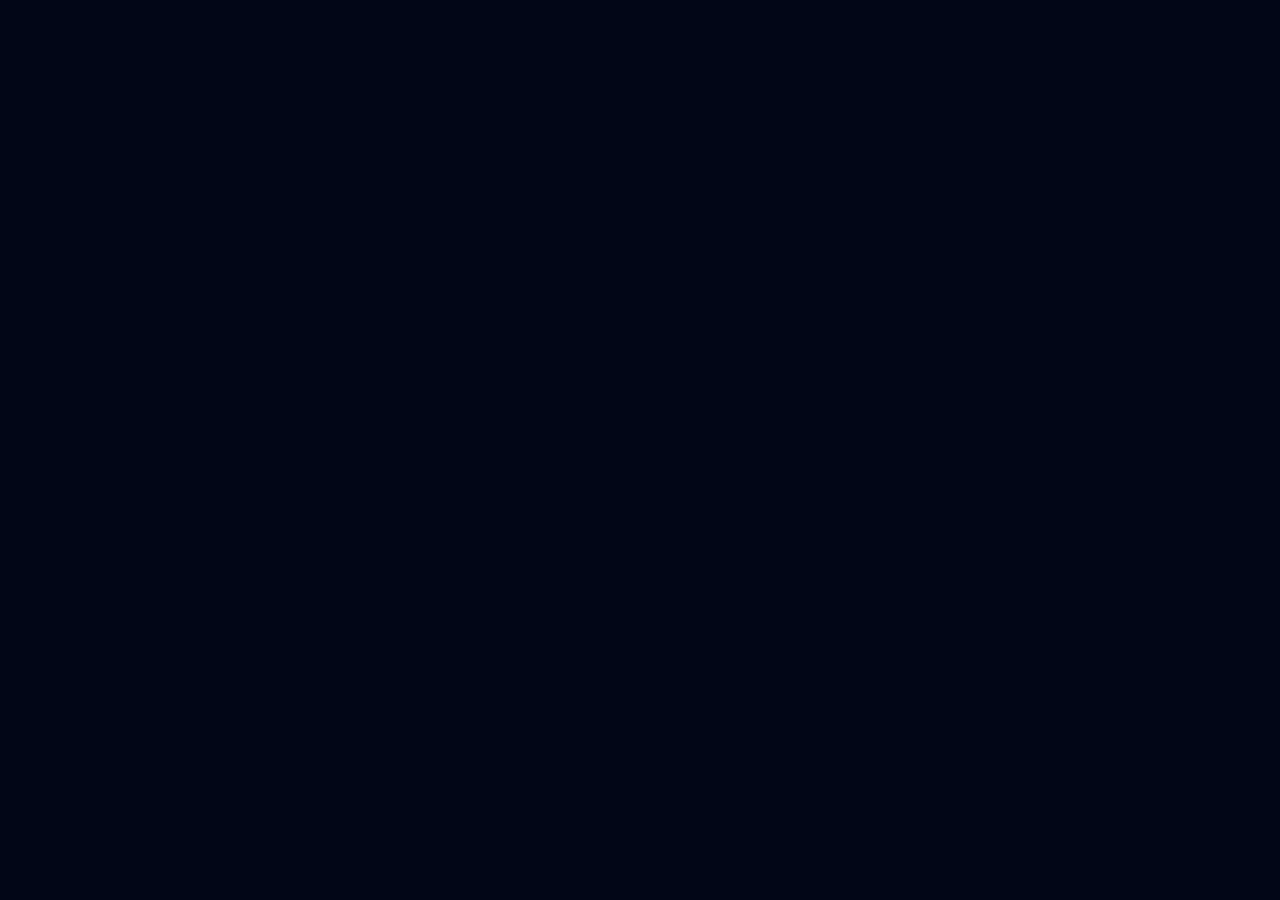
==== index.html @ 380262b5 "o" ====
<!DOCTYPE html>
<html lang="pt-BR">
<head>
  <meta charset="UTF-8" />
  <meta name="viewport" content="width=device-width, initial-scale=1.0, maximum-scale=1.0, user-scalable=no" />
  <title>RDO LCam & Check | InspectRDO</title>
  
  <!-- Google Fonts: Inter & JetBrains Mono -->
  <link rel="preconnect" href="https://fonts.googleapis.com">
  <link rel="preconnect" href="https://fonts.gstatic.com" crossorigin>
  <link href="https://fonts.googleapis.com/css2?family=Inter:wght@400;500;600;700;800;900&family=JetBrains+Mono:wght@500;700&display=swap" rel="stylesheet">
  
  <!-- Tailwind CSS CDN -->
  <script src="https://cdn.tailwindcss.com"></script>
  <script>
    tailwind.config = {
      theme: {
        extend: {
          fontFamily: {
            sans: ['Inter', 'sans-serif'],
            mono: ['JetBrains Mono', 'monospace'],
          },
          colors: {
            amber: {
              400: '#fbbf24',
              500: '#f59e0b',
              600: '#d97706',
            }
          }
        }
      }
    }
  </script>

  <!-- React 18 & Babel CDN for standalone instant browser execution -->
  <script src="https://unpkg.com/react@18/umd/react.production.min.js" crossorigin></script>
  <script src="https://unpkg.com/react-dom@18/umd/react-dom.production.min.js" crossorigin></script>
  <script src="https://unpkg.com/@babel/standalone/babel.min.js"></script>
  
  <style>
    /* Travar rolagem horizontal e otimizar para toque mobile */
    html, body {
      margin: 0;
      padding: 0;
      width: 100%;
      height: 100%;
      overflow-x: hidden;
      background-color: #020617;
      color: #f8fafc;
      user-select: none;
      -webkit-user-select: none;
      touch-action: manipulation;
    }
    
    /* Efeito de flash na captura */
    @keyframes cameraFlash {
      0% { opacity: 0.95; }
      100% { opacity: 0; }
    }
    .animate-flash {
      animation: cameraFlash 0.35s ease-out forwards;
    }

    /* Pulso suave de radar GPS */
    @keyframes radarPulse {
      0% { transform: scale(0.95); opacity: 0.8; }
      50% { transform: scale(1.15); opacity: 1; }
      100% { transform: scale(0.95); opacity: 0.8; }
    }
    .animate-radar {
      animation: radarPulse 2s infinite ease-in-out;
    }

    /* Custom scrollbar para lista de registros */
    ::-webkit-scrollbar {
      width: 4px;
    }
    ::-webkit-scrollbar-track {
      background: #0f172a;
    }
    ::-webkit-scrollbar-thumb {
      background: #334155;
      border-radius: 4px;
    }
    ::-webkit-scrollbar-thumb:hover {
      background: #f59e0b;
    }
  </style>
</head>
<body class="bg-slate-950 flex justify-center items-center">
  <div id="root" class="w-full h-full flex justify-center items-center"></div>

  <script type="text/babel">
    const { useState, useEffect, useRef } = React;

    // Ícones SVG embutidos de alta precisão (Lucide Icons sem dependências de compilação)
    const Icons = {
      Camera: ({ className = "w-6 h-6" }) => (
        <svg className={className} fill="none" stroke="currentColor" viewBox="0 0 24 24" strokeWidth="2" strokeLinecap="round" strokeLinejoin="round">
          <path d="M14.5 4h-5L7 7H4a2 2 0 0 0-2 2v9a2 2 0 0 0 2 2h16a2 2 0 0 0 2-2V9a2 2 0 0 0-2-2h-3l-2.5-3z"/>
          <circle cx="12" cy="13" r="3"/>
        </svg>
      ),
      CheckSquare: ({ className = "w-6 h-6" }) => (
        <svg className={className} fill="none" stroke="currentColor" viewBox="0 0 24 24" strokeWidth="2" strokeLinecap="round" strokeLinejoin="round">
          <polyline points="9 11 12 14 22 4"/>
          <path d="M21 12v7a2 2 0 0 1-2 2H5a2 2 0 0 1-2-2V5a2 2 0 0 1 2-2h11"/>
        </svg>
      ),
      MapPin: ({ className = "w-5 h-5" }) => (
        <svg className={className} fill="none" stroke="currentColor" viewBox="0 0 24 24" strokeWidth="2" strokeLinecap="round" strokeLinejoin="round">
          <path d="M21 10c0 7-9 13-9 13s-9-6-9-13a9 9 0 0 1 18 0z"/>
          <circle cx="12" cy="10" r="3"/>
        </svg>
      ),
      Globe: ({ className = "w-4 h-4" }) => (
        <svg className={className} fill="none" stroke="currentColor" viewBox="0 0 24 24" strokeWidth="2" strokeLinecap="round" strokeLinejoin="round">
          <circle cx="12" cy="12" r="10"/>
          <line x1="2" y1="12" x2="22" y2="12"/>
          <path d="M12 2a15.3 15.3 0 0 1 4 10 15.3 15.3 0 0 1-4 10 15.3 15.3 0 0 1-4-10 15.3 15.3 0 0 1 4-10z"/>
        </svg>
      ),
      Calendar: ({ className = "w-4 h-4" }) => (
        <svg className={className} fill="none" stroke="currentColor" viewBox="0 0 24 24" strokeWidth="2" strokeLinecap="round" strokeLinejoin="round">
          <rect x="3" y="4" width="18" height="18" rx="2" ry="2"/>
          <line x1="16" y1="2" x2="16" y2="6"/>
          <line x1="8" y1="2" x2="8" y2="6"/>
          <line x1="3" y1="10" x2="21" y2="10"/>
        </svg>
      ),
      Sliders: ({ className = "w-4 h-4" }) => (
        <svg className={className} fill="none" stroke="currentColor" viewBox="0 0 24 24" strokeWidth="2" strokeLinecap="round" strokeLinejoin="round">
          <line x1="4" y1="21" x2="4" y2="14"/>
          <line x1="4" y1="10" x2="4" y2="3"/>
          <line x1="12" y1="21" x2="12" y2="12"/>
          <line x1="12" y1="8" x2="12" y2="3"/>
          <line x1="20" y1="21" x2="20" y2="16"/>
          <line x1="20" y1="12" x2="20" y2="3"/>
          <line x1="1" y1="14" x2="7" y2="14"/>
          <line x1="9" y1="8" x2="15" y2="8"/>
          <line x1="17" y1="16" x2="23" y2="16"/>
        </svg>
      ),
      SunMoon: ({ className = "w-5 h-5" }) => (
        <svg className={className} fill="none" stroke="currentColor" viewBox="0 0 24 24" strokeWidth="2" strokeLinecap="round" strokeLinejoin="round">
          <circle cx="12" cy="12" r="9"/>
          <path d="M12 3a9 9 0 0 1 0 18v-18z" fill="currentColor"/>
        </svg>
      ),
      Type: ({ className = "w-5 h-5" }) => (
        <svg className={className} fill="none" stroke="currentColor" viewBox="0 0 24 24" strokeWidth="2.5" strokeLinecap="round" strokeLinejoin="round">
          <polyline points="4 7 4 4 20 4 20 7"/>
          <line x1="9" y1="20" x2="15" y2="20"/>
          <line x1="12" y1="4" x2="12" y2="20"/>
        </svg>
      ),
      Trash2: ({ className = "w-5 h-5" }) => (
        <svg className={className} fill="none" stroke="currentColor" viewBox="0 0 24 24" strokeWidth="2" strokeLinecap="round" strokeLinejoin="round">
          <polyline points="3 6 5 6 21 6"/>
          <path d="M19 6v14a2 2 0 0 1-2 2H7a2 2 0 0 1-2-2V6m3 0V4a2 2 0 0 1 2-2h4a2 2 0 0 1 2 2v2"/>
          <line x1="10" y1="11" x2="10" y2="17"/>
          <line x1="14" y1="11" x2="14" y2="17"/>
        </svg>
      ),
      PlusCircle: ({ className = "w-5 h-5" }) => (
        <svg className={className} fill="none" stroke="currentColor" viewBox="0 0 24 24" strokeWidth="2" strokeLinecap="round" strokeLinejoin="round">
          <circle cx="12" cy="12" r="10"/>
          <line x1="12" y1="8" x2="12" y2="16"/>
          <line x1="8" y1="12" x2="16" y2="12"/>
        </svg>
      ),
      CheckCircle2: ({ className = "w-6 h-6" }) => (
        <svg className={className} fill="none" stroke="currentColor" viewBox="0 0 24 24" strokeWidth="2" strokeLinecap="round" strokeLinejoin="round">
          <path d="M12 22c5.523 0 10-4.477 10-10S17.523 2 12 2 2 6.477 2 12s4.477 10 10 10z"/>
          <path d="m9 12 2 2 4-4"/>
        </svg>
      ),
      Crosshair: ({ className = "w-4 h-4" }) => (
        <svg className={className} fill="none" stroke="currentColor" viewBox="0 0 24 24" strokeWidth="2" strokeLinecap="round" strokeLinejoin="round">
          <circle cx="12" cy="12" r="10"/>
          <line x1="22" y1="12" x2="18" y2="12"/>
          <line x1="6" y1="12" x2="2" y2="12"/>
          <line x1="12" y1="6" x2="12" y2="2"/>
          <line x1="12" y1="22" x2="12" y2="18"/>
        </svg>
      ),
      ShieldAlert: ({ className = "w-4 h-4" }) => (
        <svg className={className} fill="none" stroke="currentColor" viewBox="0 0 24 24" strokeWidth="2" strokeLinecap="round" strokeLinejoin="round">
          <path d="M12 22s8-4 8-10V5l-8-3-8 3v7c0 6 8 10 8 10z"/>
          <line x1="12" y1="8" x2="12" y2="12"/>
          <line x1="12" y1="16" x2="12.01" y2="16"/>
        </svg>
      ),
      Download: ({ className = "w-5 h-5" }) => (
        <svg className={className} fill="none" stroke="currentColor" viewBox="0 0 24 24" strokeWidth="2" strokeLinecap="round" strokeLinejoin="round">
          <path d="M21 15v4a2 2 0 0 1-2 2H5a2 2 0 0 1-2-2v-4"/>
          <polyline points="7 10 12 15 17 10"/>
          <line x1="12" y1="15" x2="12" y2="3"/>
        </svg>
      ),
      X: ({ className = "w-5 h-5" }) => (
        <svg className={className} fill="none" stroke="currentColor" viewBox="0 0 24 24" strokeWidth="2" strokeLinecap="round" strokeLinejoin="round">
          <line x1="18" y1="6" x2="6" y2="18"/>
          <line x1="6" y1="6" x2="18" y2="18"/>
        </svg>
      )
    };

    // Imagens realistas de canteiro de obras de alta definição
    const CONSTRUCTION_PHOTOS = [
      "https://images.unsplash.com/photo-1541888946425-d0fbb186c5f7?auto=format&fit=crop&w=1000&q=80", // Estrutura de concreto e armação
      "https://images.unsplash.com/photo-1504307651254-35680f356dfd?auto=format&fit=crop&w=1000&q=80", // Obra geral e guindastes
      "https://images.unsplash.com/photo-1590496793929-36417d3117de?auto=format&fit=crop&w=1000&q=80", // Fundação e concretagem
      "https://images.unsplash.com/photo-1581094288338-2314dddb7ece?auto=format&fit=crop&w=1000&q=80", // Instalações técnicas e tubulações
      "https://images.unsplash.com/photo-1574689211272-bc14e289e223?auto=format&fit=crop&w=1000&q=80"  // Alvenaria e acabamento
    ];

    function App() {
      // Estado da Navegação (2 abas estritas)
      const [activeTab, setActiveTab] = useState('camera'); // 'camera' | 'checklist'

      // Controles do Carimbo em Tempo Real
      const [opacity, setOpacity] = useState(0.85); // 0.1 a 1.0
      const [fontSizeLevel, setFontSizeLevel] = useState('medium'); // 'small' | 'medium' | 'large'
      const [invertColors, setInvertColors] = useState(false); // false = Fundo escuro / Texto claro, true = Fundo claro / Texto escuro

      // Relógio em tempo real
      const [currentTime, setCurrentTime] = useState('');

      // Efeitos de Câmera
      const [isFlashing, setIsFlashing] = useState(false);
      const [photoIndex, setPhotoIndex] = useState(0);
      const [toastMessage, setToastMessage] = useState('');

      // Estado do Checklist / Relatório Expresso
      const [reportTitle, setReportTitle] = useState('Vistoria Técnica Térreo - Bloco A');
      const [checklist, setChecklist] = useState([
        {
          id: 1,
          photoUrl: CONSTRUCTION_PHOTOS[0],
          address: "Av. Paulista, 1000 - Canteiro Central",
          coords: "Lat: -23.5615° S | Long: -46.6559° W",
          timestamp: "29/09/2026 - 15:39:17",
          caption: "Conferência da armadura positiva da viga V-102. Espaçadores plásticos conferidos conforme projeto de cálculo estrutural.",
          opacity: 0.85,
          fontSizeLevel: 'medium',
          invertColors: false
        }
      ]);

      // Modal de Confirmação de Salvar Relatório
      const [isModalOpen, setIsModalOpen] = useState(false);

      // Atualizador do relógio do carimbo em tempo real
      useEffect(() => {
        const updateClock = () => {
          const now = new Date();
          const pad = (n) => String(n).padStart(2, '0');
          const day = pad(now.getDate());
          const month = pad(now.getMonth() + 1);
          const year = now.getFullYear();
          const hours = pad(now.getHours());
          const minutes = pad(now.getMinutes());
          const seconds = pad(now.getSeconds());
          setCurrentTime(`${day}/${month}/${year} - ${hours}:${minutes}:${seconds}`);
        };

        updateClock();
        const intervalId = setInterval(updateClock, 1000);
        return () => clearInterval(intervalId);
      }, []);

      // Ciclo do tamanho da fonte: pequeno -> médio -> grande
      const toggleFontSize = () => {
        if (fontSizeLevel === 'small') setFontSizeLevel('medium');
        else if (fontSizeLevel === 'medium') setFontSizeLevel('large');
        else setFontSizeLevel('small');
      };

      // Mapeamento dinâmico de classes de fonte com base no estado
      const getFontSizeClass = (level) => {
        switch (level) {
          case 'small':
            return 'text-[9.5px] leading-tight';
          case 'large':
            return 'text-xs sm:text-sm leading-snug';
          case 'medium':
          default:
            return 'text-[11px] leading-snug';
        }
      };

      // Exibição do Toast com auto-dismiss
      const triggerToast = (msg) => {
        setToastMessage(msg);
        setTimeout(() => setToastMessage(''), 2600);
      };

      // Gatilho de Captura da Foto
      const handleCapture = () => {
        // 1. Efeito visual de flash do obturador
        setIsFlashing(true);
        setTimeout(() => setIsFlashing(false), 300);

        // Feedback de vibração se suportado no dispositivo móvel
        if (navigator.vibrate) {
          navigator.vibrate(60);
        }

        // 2. Foto atual selecionada
        const currentPhoto = CONSTRUCTION_PHOTOS[photoIndex % CONSTRUCTION_PHOTOS.length];

        // 3. Montar novo registro fotográfico com o carimbo customizado no momento exato
        const newRecord = {
          id: Date.now(),
          photoUrl: currentPhoto,
          address: "Av. Paulista, 1000 - Canteiro Central",
          coords: "Lat: -23.5615° S | Long: -46.6559° W",
          timestamp: currentTime,
          caption: `Registro de fiscalização de conformidade estrutural. Vistoria realizada no setor ${checklist.length + 1}.`,
          opacity: opacity,
          fontSizeLevel: fontSizeLevel,
          invertColors: invertColors
        };

        // 4. Inserir no checklist
        setChecklist((prev) => [...prev, newRecord]);

        // 5. Avançar imagem para o próximo disparo
        setPhotoIndex((prev) => prev + 1);

        // 6. Notificação flutuante
        triggerToast("Foto adicionada ao Checklist!");
      };

      // Excluir registro do checklist
      const handleDeleteRecord = (id) => {
        setChecklist((prev) => prev.filter((item) => item.id !== id));
        triggerToast("Registro removido");
      };

      // Atualizar legenda de um registro específico
      const handleCaptionChange = (id, newCaption) => {
        setChecklist((prev) =>
          prev.map((item) => (item.id === id ? { ...item, caption: newCaption } : item))
        );
      };

      // Adicionar registro manual no Checklist
      const handleAddManualRecord = () => {
        const currentPhoto = CONSTRUCTION_PHOTOS[(checklist.length + 2) % CONSTRUCTION_PHOTOS.length];
        const newRecord = {
          id: Date.now(),
          photoUrl: currentPhoto,
          address: "Av. Paulista, 1000 - Canteiro Central",
          coords: "Lat: -23.5615° S | Long: -46.6559° W",
          timestamp: currentTime,
          caption: "Anotação de campo complementar inserida manualmente pelo encarregado.",
          opacity: 0.85,
          fontSizeLevel: 'medium',
          invertColors: false
        };
        setChecklist((prev) => [...prev, newRecord]);
        triggerToast("Novo registro manual criado!");
      };

      return (
        <div className="relative w-full max-w-md h-[100dvh] bg-slate-950 text-slate-100 flex flex-col overflow-hidden shadow-2xl border-x border-slate-800 selection:bg-amber-400 selection:text-slate-950 font-sans">
          
          {/* EFEITO DE FLASH DA CÂMERA */}
          {isFlashing && (
            <div className="absolute inset-0 bg-white z-50 pointer-events-none animate-flash" />
          )}

          {/* TOAST FLUTUANTE DE SUCESSO */}
          {toastMessage && (
            <div className="absolute top-4 left-1/2 -translate-x-1/2 z-50 bg-amber-500 text-slate-950 font-bold px-4 py-2.5 rounded-full shadow-2xl flex items-center gap-2 text-xs border border-amber-300 animate-bounce">
              <Icons.CheckCircle2 className="w-4 h-4 text-slate-950" />
              <span>{toastMessage}</span>
            </div>
          )}

          {/* MODAL DE CONFIRMAÇÃO: SALVAR RELATÓRIO */}
          {isModalOpen && (
            <div className="absolute inset-0 z-50 bg-black/80 backdrop-blur-sm flex items-end sm:items-center justify-center p-4">
              <div className="w-full bg-slate-900 border-2 border-amber-500 rounded-3xl p-6 shadow-2xl text-slate-100 space-y-4 animate-in fade-in zoom-in duration-200">
                <div className="flex items-center justify-between pb-3 border-b border-slate-800">
                  <div className="flex items-center gap-2">
                    <div className="w-8 h-8 rounded-full bg-amber-500/20 text-amber-400 flex items-center justify-center">
                      <Icons.CheckSquare className="w-5 h-5" />
                    </div>
                    <div>
                      <h3 className="text-base font-extrabold text-white">Relatório Consolidado</h3>
                      <p className="text-[11px] text-amber-400 font-mono">INSPECTRDO MOBILE</p>
                    </div>
                  </div>
                  <button 
                    onClick={() => setIsModalOpen(false)}
                    className="w-10 h-10 flex items-center justify-center rounded-full hover:bg-slate-800 text-slate-400 hover:text-white"
                  >
                    <Icons.X className="w-6 h-6" />
                  </button>
                </div>

                <div className="bg-slate-950/80 p-4 rounded-2xl border border-slate-800 space-y-2.5 text-xs">
                  <div className="flex justify-between">
                    <span className="text-slate-400">Título:</span>
                    <span className="font-bold text-white text-right truncate max-w-[200px]">{reportTitle || "Sem título"}</span>
                  </div>
                  <div className="flex justify-between">
                    <span className="text-slate-400">Total de Registros:</span>
                    <span className="font-mono font-bold text-amber-400 text-sm">{checklist.length} fotos</span>
                  </div>
                  <div className="flex justify-between">
                    <span className="text-slate-400">Data de Fechamento:</span>
                    <span className="font-mono text-slate-300">{currentTime}</span>
                  </div>
                  <div className="flex justify-between">
                    <span className="text-slate-400">Local da Obra:</span>
                    <span className="text-slate-300 font-medium">Av. Paulista, 1000</span>
                  </div>
                </div>

                <div className="flex flex-col gap-2 pt-2">
                  <button
                    onClick={() => {
                      setIsModalOpen(false);
                      triggerToast("Relatório exportado com sucesso!");
                    }}
                    className="w-full min-h-[48px] bg-amber-500 hover:bg-amber-400 text-slate-950 font-black py-3 rounded-xl flex items-center justify-center gap-2 shadow-lg shadow-amber-500/20 active:scale-95 transition-all text-sm uppercase tracking-wide"
                  >
                    <Icons.Download className="w-5 h-5" />
                    Baixar PDF & RDO Digital
                  </button>
                  <button
                    onClick={() => setIsModalOpen(false)}
                    className="w-full min-h-[48px] bg-slate-800 hover:bg-slate-700 text-slate-300 font-bold py-3 rounded-xl text-xs"
                  >
                    Continuar Editando
                  </button>
                </div>
              </div>
            </div>
          )}

          {/* ÁREA PRINCIPAL DINÂMICA DAS TELAS */}
          <main className="flex-1 flex flex-col overflow-hidden relative">
            
            {/* ============================================================== */}
            {/* TELA 1: CÂMERA GEORREFERENCIADA (activeTab === 'camera')        */}
            {/* ============================================================== */}
            {activeTab === 'camera' && (
              <div className="flex-1 flex flex-col relative h-full bg-black select-none">
                
                {/* 1. VISOR DA CÂMERA (Viewport Escuro com imagem de fundo e retículo) */}
                <div className="relative flex-1 w-full overflow-hidden flex flex-col justify-between">
                  {/* Foto de Fundo Simulando a Lente da Câmera em Tempo Real */}
                  <img
                    src={CONSTRUCTION_PHOTOS[photoIndex % CONSTRUCTION_PHOTOS.length]}
                    alt="Visor da Câmera da Obra"
                    className="absolute inset-0 w-full h-full object-cover object-center filter brightness-95 contrast-105"
                  />

                  {/* Gradiente sutil para legibilidade dos controles e carimbo */}
                  <div className="absolute inset-0 bg-gradient-to-b from-black/60 via-transparent to-black/85 pointer-events-none" />

                  {/* Grade de Guia da Câmera (Linhas de Enquadramento 3x3) */}
                  <div className="absolute inset-0 grid grid-cols-3 grid-rows-3 pointer-events-none opacity-25">
                    <div className="border-r border-b border-white/40" />
                    <div className="border-r border-b border-white/40" />
                    <div className="border-b border-white/40" />
                    <div className="border-r border-b border-white/40" />
                    <div className="border-r border-b border-white/40 flex items-center justify-center">
                      {/* Mira Central de Precisão */}
                      <Icons.Crosshair className="w-8 h-8 text-amber-400/70" />
                    </div>
                    <div className="border-b border-white/40" />
                    <div className="border-r border-white/40" />
                    <div className="border-r border-white/40" />
                    <div />
                  </div>

                  {/* TOPO: INDICADOR DE STATUS GPS EM ALTA PRECISÃO */}
                  <header className="relative z-10 pt-3 px-3 flex items-center justify-between">
                    <div className="inline-flex items-center gap-2 bg-slate-950/85 backdrop-blur-md border border-amber-500/50 px-3 py-1.5 rounded-full shadow-lg">
                      <span className="w-2.5 h-2.5 rounded-full bg-amber-400 animate-radar" />
                      <span className="text-[11px] font-mono font-black text-amber-400 tracking-wider uppercase">
                        GPS ATIVO (ALTA PRECISÃO)
                      </span>
                    </div>

                    <div className="bg-slate-950/80 backdrop-blur-md px-2.5 py-1 rounded-full border border-slate-700/80 text-[10px] font-mono text-slate-300">
                      ±1.2m • 762m ALT
                    </div>
                  </header>

                  {/* ÁREA INFERIOR DA CÂMERA: CONTROLES + OVERLAY DO CARIMBO + DISPARADOR */}
                  <div className="relative z-10 p-3 space-y-2.5">
                    
                    {/* 2. CONTROLES DINÂMICOS DE EDIÇÃO (Acima do Overlay do Carimbo) */}
                    <div className="bg-slate-950/90 backdrop-blur-md border border-slate-800/90 rounded-2xl p-2.5 flex items-center justify-between gap-3 shadow-2xl">
                      
                      {/* Controle Deslizante de Opacidade */}
                      <div className="flex-1 flex items-center gap-2 min-w-0">
                        <Icons.Sliders className="w-4 h-4 text-amber-400 shrink-0" />
                        <div className="flex-1 flex flex-col">
                          <div className="flex justify-between items-center text-[10px] text-slate-300 font-mono mb-0.5">
                            <span className="font-semibold text-slate-400 uppercase tracking-tighter">Opacidade</span>
                            <span className="font-bold text-amber-400">{Math.round(opacity * 100)}%</span>
                          </div>
                          <input
                            type="range"
                            min="0.1"
                            max="1.0"
                            step="0.05"
                            value={opacity}
                            onChange={(e) => setOpacity(parseFloat(e.target.value))}
                            className="w-full h-1.5 bg-slate-800 rounded-lg appearance-none cursor-pointer accent-amber-400 focus:outline-none"
                            aria-label="Controle de Opacidade do Carimbo"
                          />
                        </div>
                      </div>

                      {/* Botão Ícone "T": Alterna ciclicamente tamanho da fonte (P, M, G) */}
                      <button
                        onClick={toggleFontSize}
                        title="Alternar Tamanho da Fonte"
                        className="min-h-[48px] px-3 rounded-xl bg-slate-800/90 hover:bg-slate-700 active:scale-95 border border-slate-700 flex items-center gap-1.5 text-slate-200 transition-all"
                        aria-label="Alternar tamanho da fonte do carimbo"
                      >
                        <Icons.Type className="w-4 h-4 text-amber-400" />
                        <span className="text-[10px] font-mono font-bold uppercase text-amber-300">
                          {fontSizeLevel === 'small' ? 'P' : fontSizeLevel === 'medium' ? 'M' : 'G'}
                        </span>
                      </button>

                      {/* Botão Inversão de Cor: Alterna Fundo Escuro/Claro */}
                      <button
                        onClick={() => setInvertColors((prev) => !prev)}
                        title="Inverter Contraste de Cores"
                        className={`min-h-[48px] px-3 rounded-xl border flex items-center justify-center transition-all active:scale-95 ${
                          invertColors 
                            ? 'bg-amber-400 text-slate-950 border-amber-300 font-bold' 
                            : 'bg-slate-800/90 text-slate-200 border-slate-700 hover:bg-slate-700'
                        }`}
                        aria-label="Inverter cores do carimbo"
                      >
                        <Icons.SunMoon className="w-5 h-5" />
                      </button>
                    </div>

                    {/* 3. OVERLAY DO CARIMBO GEORREFERENCIADO (Canto Inferior Esquerdo) */}
                    <div
                      style={{
                        backgroundColor: invertColors
                          ? `rgba(255, 255, 255, ${opacity})`
                          : `rgba(15, 23, 42, ${opacity})`,
                      }}
                      className={`w-full rounded-2xl p-2.5 sm:p-3 border backdrop-blur-sm transition-all duration-150 flex items-stretch justify-between gap-2.5 shadow-2xl ${
                        invertColors
                          ? 'border-slate-300/80 text-slate-950'
                          : 'border-amber-500/40 text-slate-100'
                      }`}
                    >
                      {/* Dados Textuais do Carimbo */}
                      <div className={`flex-1 flex flex-col justify-center space-y-1 font-mono ${getFontSizeClass(fontSizeLevel)}`}>
                        {/* Header do Carimbo */}
                        <div className="flex items-center gap-1.5 pb-0.5">
                          <span className={`font-black uppercase tracking-wider px-1.5 py-0.5 rounded text-[9px] ${
                            invertColors ? 'bg-amber-500 text-slate-950 font-bold' : 'bg-amber-400 text-slate-950 font-bold'
                          }`}>
                            RDO LAUDO FOTOGRÁFICO
                          </span>
                        </div>

                        {/* Endereço Fictício */}
                        <div className="flex items-start gap-1 font-sans">
                          <span className="text-amber-500 shrink-0">📍</span>
                          <span className="font-semibold truncate">
                            Av. Paulista, 1000 - Canteiro Central
                          </span>
                        </div>

                        {/* Coordenadas GPS */}
                        <div className="flex items-center gap-1">
                          <span className="text-amber-500 shrink-0">🌐</span>
                          <span className="font-medium opacity-90 truncate">
                            Lat: -23.5615° S | Long: -46.6559° W
                          </span>
                        </div>

                        {/* Data e Hora em Tempo Real */}
                        <div className="flex items-center gap-1">
                          <span className="text-amber-500 shrink-0">📅</span>
                          <span className="font-bold text-amber-500">
                            {currentTime || "Carregando satélites..."}
                          </span>
                        </div>
                      </div>

                      {/* Mini-Mapa Integrado (Canto Direito do Bloco) */}
                      <div className="w-16 h-16 sm:w-20 sm:h-20 shrink-0 rounded-xl bg-emerald-950/90 border border-emerald-500/60 overflow-hidden relative flex flex-col items-center justify-between p-1 shadow-inner">
                        {/* Grade Simulação de Topografia/Radar */}
                        <div className="absolute inset-0 opacity-30 bg-[linear-gradient(to_right,#10b981_1px,transparent_1px),linear-gradient(to_bottom,#10b981_1px,transparent_1px)] bg-[size:8px_8px]" />
                        
                        <div className="relative z-10 w-full flex justify-between items-center px-0.5">
                          <span className="text-[8px] font-mono font-black text-emerald-400 tracking-tighter">MAPA</span>
                          <span className="w-1.5 h-1.5 rounded-full bg-emerald-400 animate-ping" />
                        </div>

                        {/* Pino de Localização Animado */}
                        <div className="relative z-10 flex flex-col items-center my-auto">
                          <Icons.MapPin className="w-6 h-6 text-amber-400 drop-shadow-[0_2px_4px_rgba(0,0,0,0.8)] animate-bounce" />
                        </div>

                        <span className="relative z-10 text-[7px] font-mono text-emerald-300 font-bold">
                          SP • BRASIL
                        </span>
                      </div>
                    </div>

                    {/* 4. GATILHO DE CAPTURA (Botão Redondo Grande Amarelo Centralizado) */}
                    <div className="flex items-center justify-center pt-2 pb-1">
                      <button
                        onClick={handleCapture}
                        title="Capturar Foto Georreferenciada"
                        className="w-20 h-20 rounded-full border-4 border-amber-400/90 bg-amber-500 hover:bg-amber-400 active:scale-90 transition-all duration-150 flex items-center justify-center shadow-[0_0_25px_rgba(245,158,11,0.5)] cursor-pointer"
                        aria-label="Disparar obturador e registrar foto"
                      >
                        <div className="w-14 h-14 rounded-full border-2 border-slate-950/80 bg-amber-400 flex items-center justify-center">
                          <Icons.Camera className="w-8 h-8 text-slate-950" />
                        </div>
                      </button>
                    </div>

                  </div>
                </div>
              </div>
            )}

            {/* ============================================================== */}
            {/* TELA 2: CHECKLIST / RELATÓRIO EXPRESSO (activeTab === 'checklist') */}
            {/* ============================================================== */}
            {activeTab === 'checklist' && (
              <div className="flex-1 flex flex-col h-full bg-slate-950 overflow-hidden">
                
                {/* 1. CABEÇALHO DO RELATÓRIO FIXO NO TOPO */}
                <div className="p-3.5 bg-slate-900 border-b border-slate-800 space-y-2 shrink-0">
                  <div className="flex items-center justify-between">
                    <span className="text-[11px] font-mono font-bold text-amber-400 uppercase tracking-wider flex items-center gap-1.5">
                      <Icons.CheckSquare className="w-4 h-4" />
                      Relatório Fotográfico Diário (RDO)
                    </span>
                    <span className="text-[10px] font-mono bg-slate-800 px-2 py-0.5 rounded text-slate-300">
                      {checklist.length} {checklist.length === 1 ? 'item' : 'itens'}
                    </span>
                  </div>

                  {/* Input de Texto em Destaque Conforme Especificação */}
                  <input
                    type="text"
                    value={reportTitle}
                    onChange={(e) => setReportTitle(e.target.value)}
                    placeholder="Título do Relatório (ex: Vistoria Térreo)"
                    className="w-full bg-white border-2 border-slate-300 focus:border-amber-500 rounded-xl p-3 font-bold text-sm text-slate-900 placeholder:text-slate-400 shadow-sm focus:outline-none transition-colors"
                  />
                </div>

                {/* 2. LISTA EMPILHADA DE REGISTROS (Cards Fotográficos com Scroll) */}
                <div className="flex-1 overflow-y-auto p-3.5 space-y-4">
                  {checklist.length === 0 ? (
                    <div className="h-64 flex flex-col items-center justify-center text-center p-6 border-2 border-dashed border-slate-800 rounded-2xl bg-slate-900/40">
                      <Icons.Camera className="w-12 h-12 text-slate-600 mb-2" />
                      <h4 className="font-bold text-white text-sm">Nenhum registro capturado</h4>
                      <p className="text-xs text-slate-400 mt-1 max-w-[220px]">
                        Utilize a aba Câmera para capturar fotos georreferenciadas ou adicione manualmente.
                      </p>
                      <button
                        onClick={() => setActiveTab('camera')}
                        className="mt-4 px-4 py-2 bg-amber-500 text-slate-950 font-bold rounded-xl text-xs flex items-center gap-1.5"
                      >
                        <Icons.Camera className="w-4 h-4" />
                        Abrir Câmera
                      </button>
                    </div>
                  ) : (
                    checklist.map((item, index) => (
                      <div
                        key={item.id}
                        className="bg-slate-900/90 border border-slate-800 rounded-2xl overflow-hidden shadow-lg p-3 space-y-3"
                      >
                        {/* Cabeçalho do Card: Numeração e Botão de Excluir */}
                        <div className="flex items-center justify-between">
                          <div className="flex items-center gap-2">
                            <span className="w-7 h-7 rounded-lg bg-amber-500 text-slate-950 font-mono font-black text-xs flex items-center justify-center shadow">
                              #{index + 1}
                            </span>
                            <span className="font-bold text-sm text-white">
                              Registro #{index + 1}
                            </span>
                          </div>

                          {/* Botão de Excluir (Lixeira) - Mínimo 48px acessível para luvas */}
                          <button
                            onClick={() => handleDeleteRecord(item.id)}
                            title="Excluir este registro"
                            className="min-w-[48px] min-h-[48px] flex items-center justify-center rounded-xl bg-red-950/40 hover:bg-red-900/60 text-red-400 border border-red-800/50 active:scale-95 transition-all"
                            aria-label={`Excluir registro número ${index + 1}`}
                          >
                            <Icons.Trash2 className="w-5 h-5" />
                          </button>
                        </div>

                        {/* Bloco da Imagem: Exibe a foto da obra com carimbo impresso na parte inferior */}
                        <div className="relative w-full h-52 rounded-xl overflow-hidden border border-slate-700 bg-black">
                          <img
                            src={item.photoUrl}
                            alt={`Registro fotográfico ${index + 1}`}
                            className="w-full h-full object-cover"
                          />

                          {/* Carimbo Georreferenciado Impresso sobre a Foto no Card */}
                          <div
                            style={{
                              backgroundColor: item.invertColors
                                ? `rgba(255, 255, 255, ${item.opacity || 0.85})`
                                : `rgba(15, 23, 42, ${item.opacity || 0.85})`,
                            }}
                            className={`absolute bottom-1.5 left-1.5 right-1.5 p-2 rounded-xl border backdrop-blur-xs flex items-center justify-between gap-2 ${
                              item.invertColors
                                ? 'border-slate-300 text-slate-950'
                                : 'border-amber-500/40 text-slate-100'
                            }`}
                          >
                            <div className="flex-1 font-mono text-[9.5px] leading-tight space-y-0.5 truncate">
                              <div className="font-bold text-amber-500 truncate flex items-center gap-1">
                                <span>📍</span> {item.address}
                              </div>
                              <div className="opacity-90 truncate">
                                <span>🌐</span> {item.coords}
                              </div>
                              <div className="font-bold opacity-95">
                                <span>📅</span> {item.timestamp}
                              </div>
                            </div>

                            {/* Mini-tag de GPS no card */}
                            <div className="px-1.5 py-1 rounded bg-emerald-950 border border-emerald-500/60 text-emerald-400 text-[8px] font-mono font-bold flex flex-col items-center shrink-0">
                              <Icons.MapPin className="w-3.5 h-3.5 text-amber-400" />
                              <span>GPS</span>
                            </div>
                          </div>
                        </div>

                        {/* Textarea de Legenda: Campo multilinha (rows={2}) */}
                        <div className="space-y-1">
                          <label className="text-[10px] font-mono text-slate-400 uppercase font-semibold flex items-center justify-between">
                            <span>Parecer Técnico / Observação</span>
                            <span className="text-amber-500">{item.caption.length} caracteres</span>
                          </label>
                          <textarea
                            rows={2}
                            value={item.caption}
                            onChange={(e) => handleCaptionChange(item.id, e.target.value)}
                            placeholder="Legenda / Observação"
                            className="w-full bg-slate-950 border border-slate-700 focus:border-amber-500 rounded-xl p-2.5 text-xs text-slate-100 placeholder:text-slate-500 focus:outline-none transition-colors resize-none font-sans"
                          />
                        </div>
                      </div>
                    ))
                  )}

                  {/* 3. BOTÃO "+ ADICIONAR REGISTRO" MANUAL */}
                  <button
                    onClick={handleAddManualRecord}
                    className="w-full min-h-[48px] bg-slate-900 hover:bg-slate-800 text-amber-400 font-bold border-2 border-dashed border-amber-500/50 rounded-2xl flex items-center justify-center gap-2 text-xs py-3 active:scale-98 transition-all"
                  >
                    <Icons.PlusCircle className="w-5 h-5 text-amber-400" />
                    + Adicionar Registro Fotográfico
                  </button>
                </div>

                {/* 3. BOTÃO "SALVAR RELATÓRIO" NO RODAPÉ */}
                <div className="p-3.5 bg-slate-900 border-t border-slate-800 shrink-0">
                  <button
                    onClick={() => setIsModalOpen(true)}
                    className="w-full min-h-[48px] bg-amber-500 hover:bg-amber-400 text-slate-950 font-black py-3.5 px-4 rounded-xl shadow-lg shadow-amber-500/25 flex items-center justify-center gap-2 text-sm uppercase tracking-wide active:scale-95 transition-all"
                  >
                    <Icons.CheckSquare className="w-5 h-5 text-slate-950" />
                    Salvar Relatório ({checklist.length} {checklist.length === 1 ? 'registro' : 'registros'})
                  </button>
                </div>

              </div>
            )}

          </main>

          {/* ============================================================== */}
          {/* NAVEGAÇÃO INFERIOR FIXA (Bottom Navigation Bar)                */}
          {/* ============================================================== */}
          <nav className="h-20 bg-slate-950 border-t border-slate-800 px-6 flex items-center justify-around z-30 shrink-0 select-none">
            
            {/* Aba 1: [📷 Câmera] */}
            <button
              onClick={() => setActiveTab('camera')}
              className={`flex-1 flex flex-col items-center justify-center min-h-[52px] py-1.5 transition-colors relative ${
                activeTab === 'camera'
                  ? 'text-amber-400 font-black'
                  : 'text-slate-400 hover:text-slate-200 font-medium'
              }`}
            >
              <div className="relative">
                <Icons.Camera className={`w-6 h-6 ${activeTab === 'camera' ? 'stroke-[2.5]' : ''}`} />
                {activeTab === 'camera' && (
                  <span className="absolute -bottom-1 left-1/2 -translate-x-1/2 w-1.5 h-1.5 rounded-full bg-amber-400" />
                )}
              </div>
              <span className="text-[11px] mt-1 tracking-tight">Câmera</span>
            </button>

            {/* Aba 2: [📋 Checklist] com Badge Contador de Fotos */}
            <button
              onClick={() => setActiveTab('checklist')}
              className={`flex-1 flex flex-col items-center justify-center min-h-[52px] py-1.5 transition-colors relative ${
                activeTab === 'checklist'
                  ? 'text-amber-400 font-black'
                  : 'text-slate-400 hover:text-slate-200 font-medium'
              }`}
            >
              <div className="relative">
                <Icons.CheckSquare className={`w-6 h-6 ${activeTab === 'checklist' ? 'stroke-[2.5]' : ''}`} />
                
                {/* Badge com Contador de Registros */}
                {checklist.length > 0 && (
                  <span className="absolute -top-1.5 -right-3.5 bg-amber-500 text-slate-950 text-[10px] font-mono font-black rounded-full px-1.5 py-0.2 shadow-md min-w-[18px] text-center">
                    {checklist.length}
                  </span>
                )}

                {activeTab === 'checklist' && (
                  <span className="absolute -bottom-1 left-1/2 -translate-x-1/2 w-1.5 h-1.5 rounded-full bg-amber-400" />
                )}
              </div>
              <span className="text-[11px] mt-1 tracking-tight">Checklist</span>
            </button>

          </nav>

        </div>
      );
    }

    const root = ReactDOM.createRoot(document.getElementById('root'));
    root.render(<App />);
  </script>
</body>
</html>
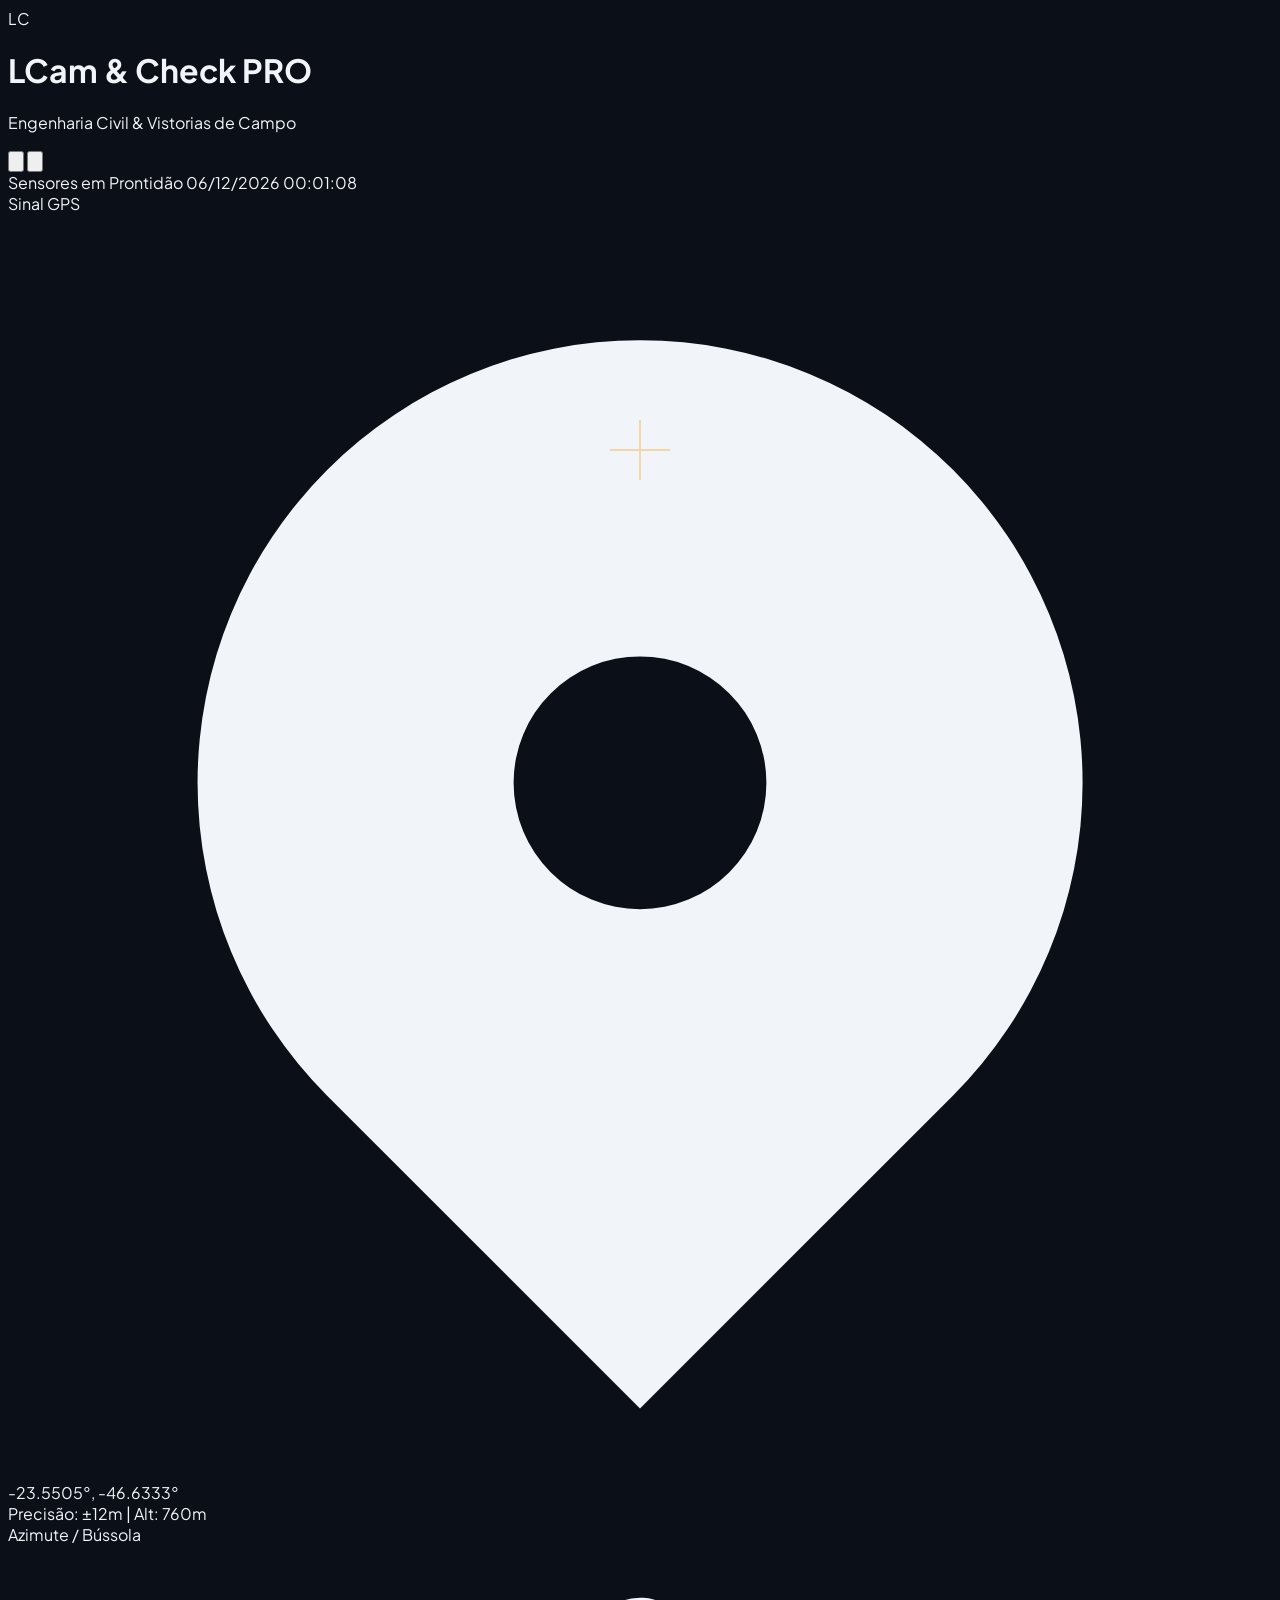
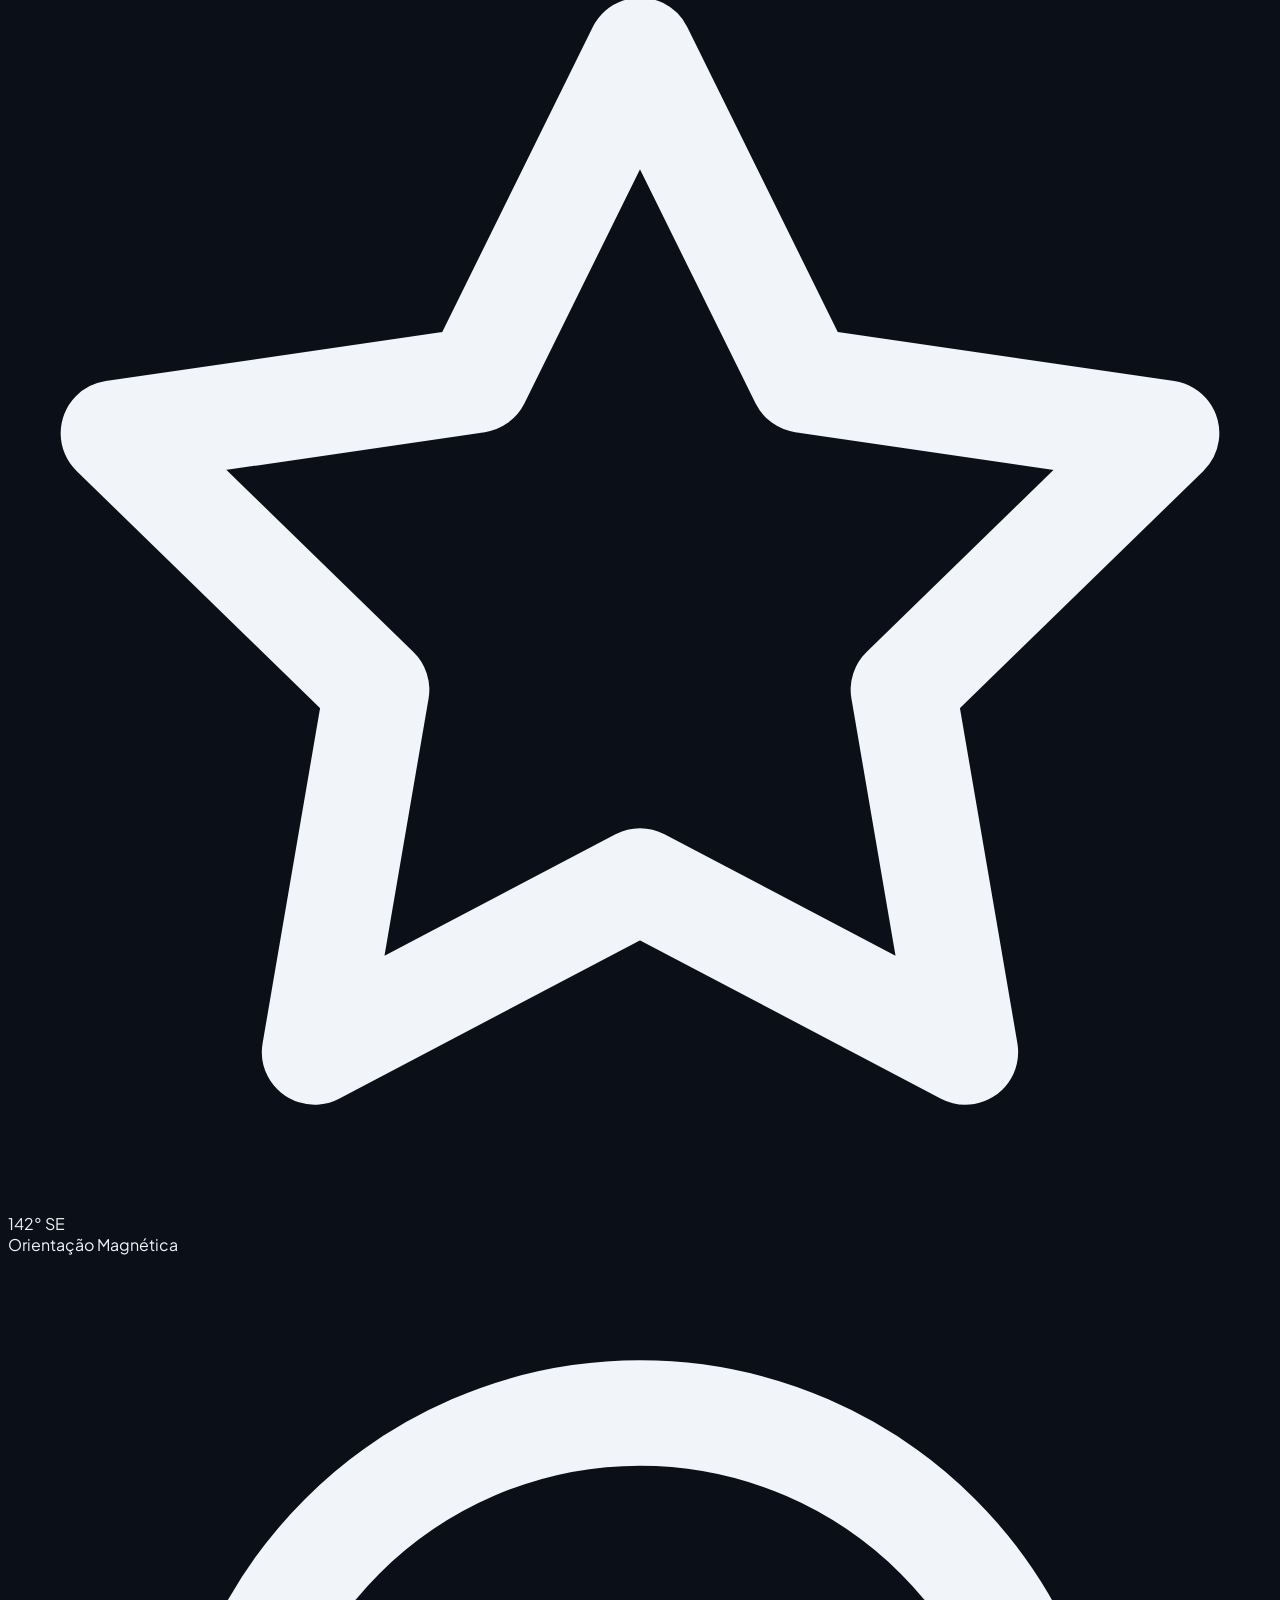
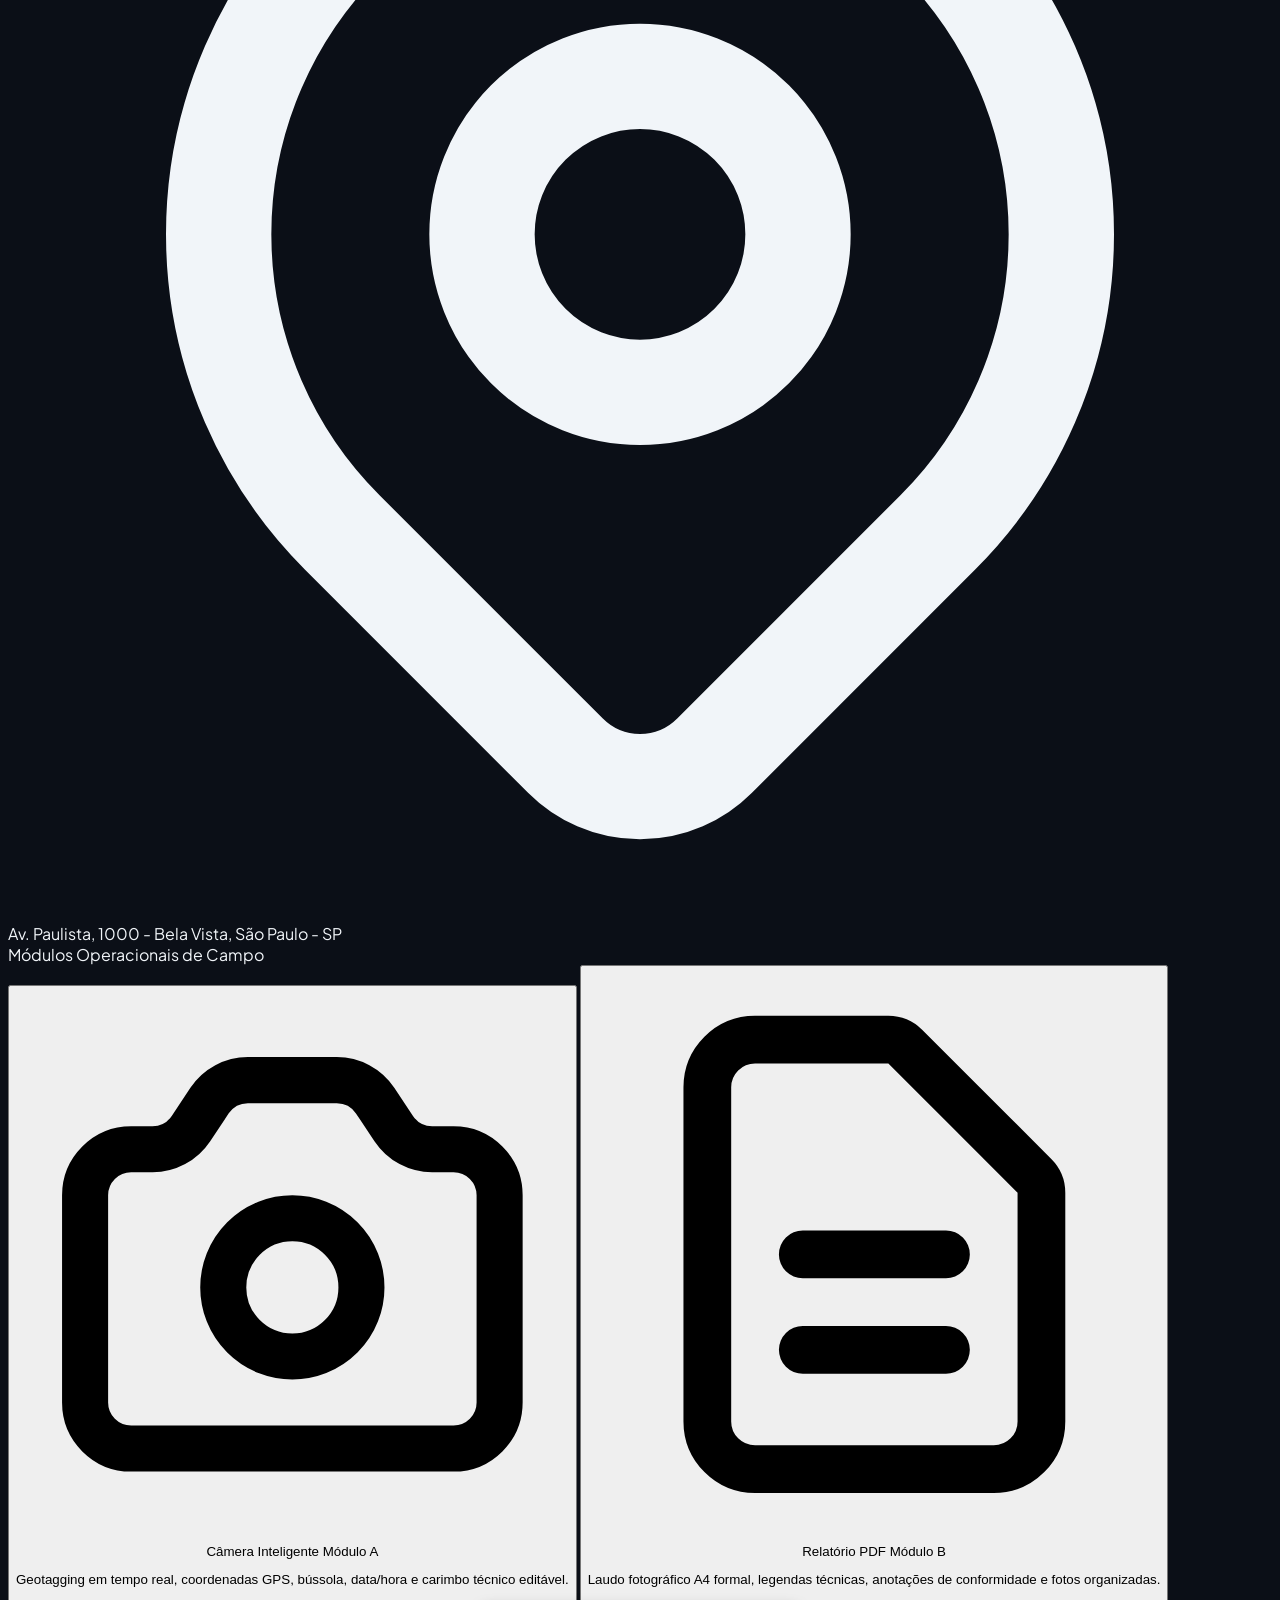
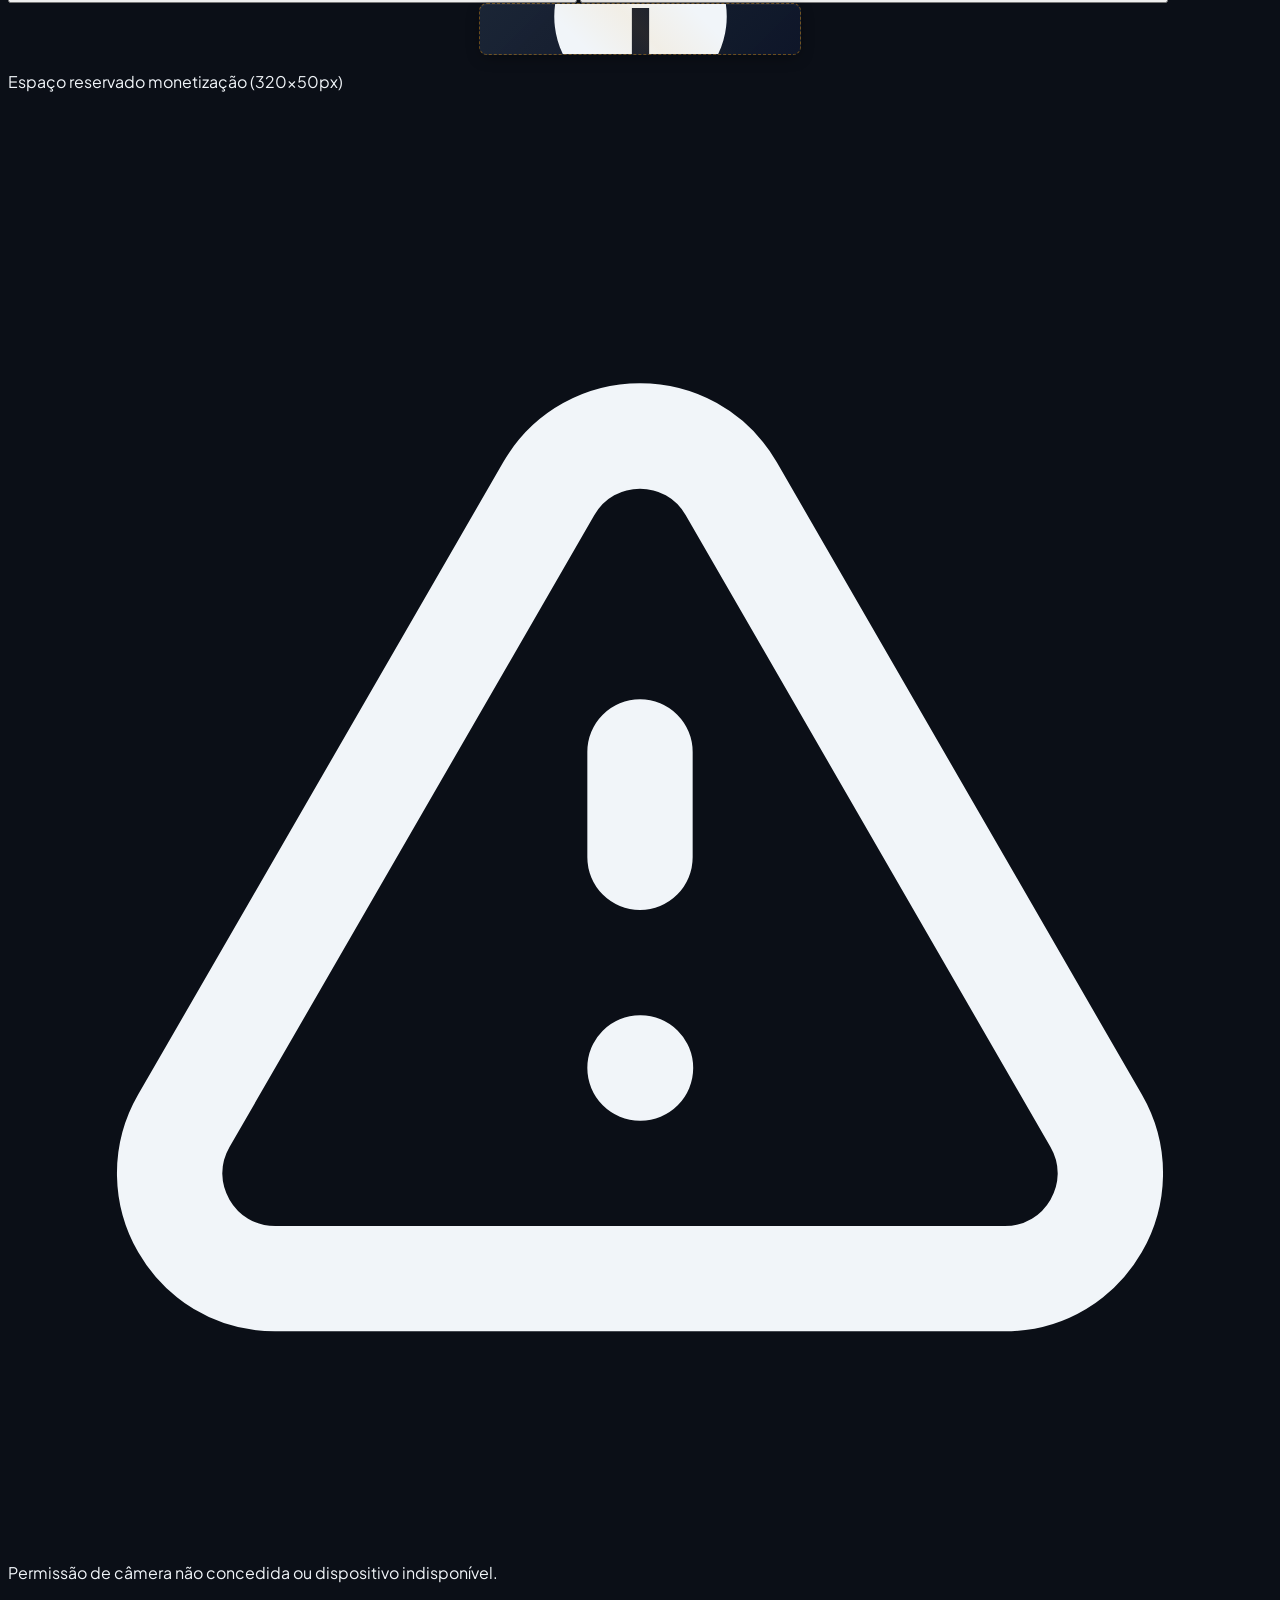
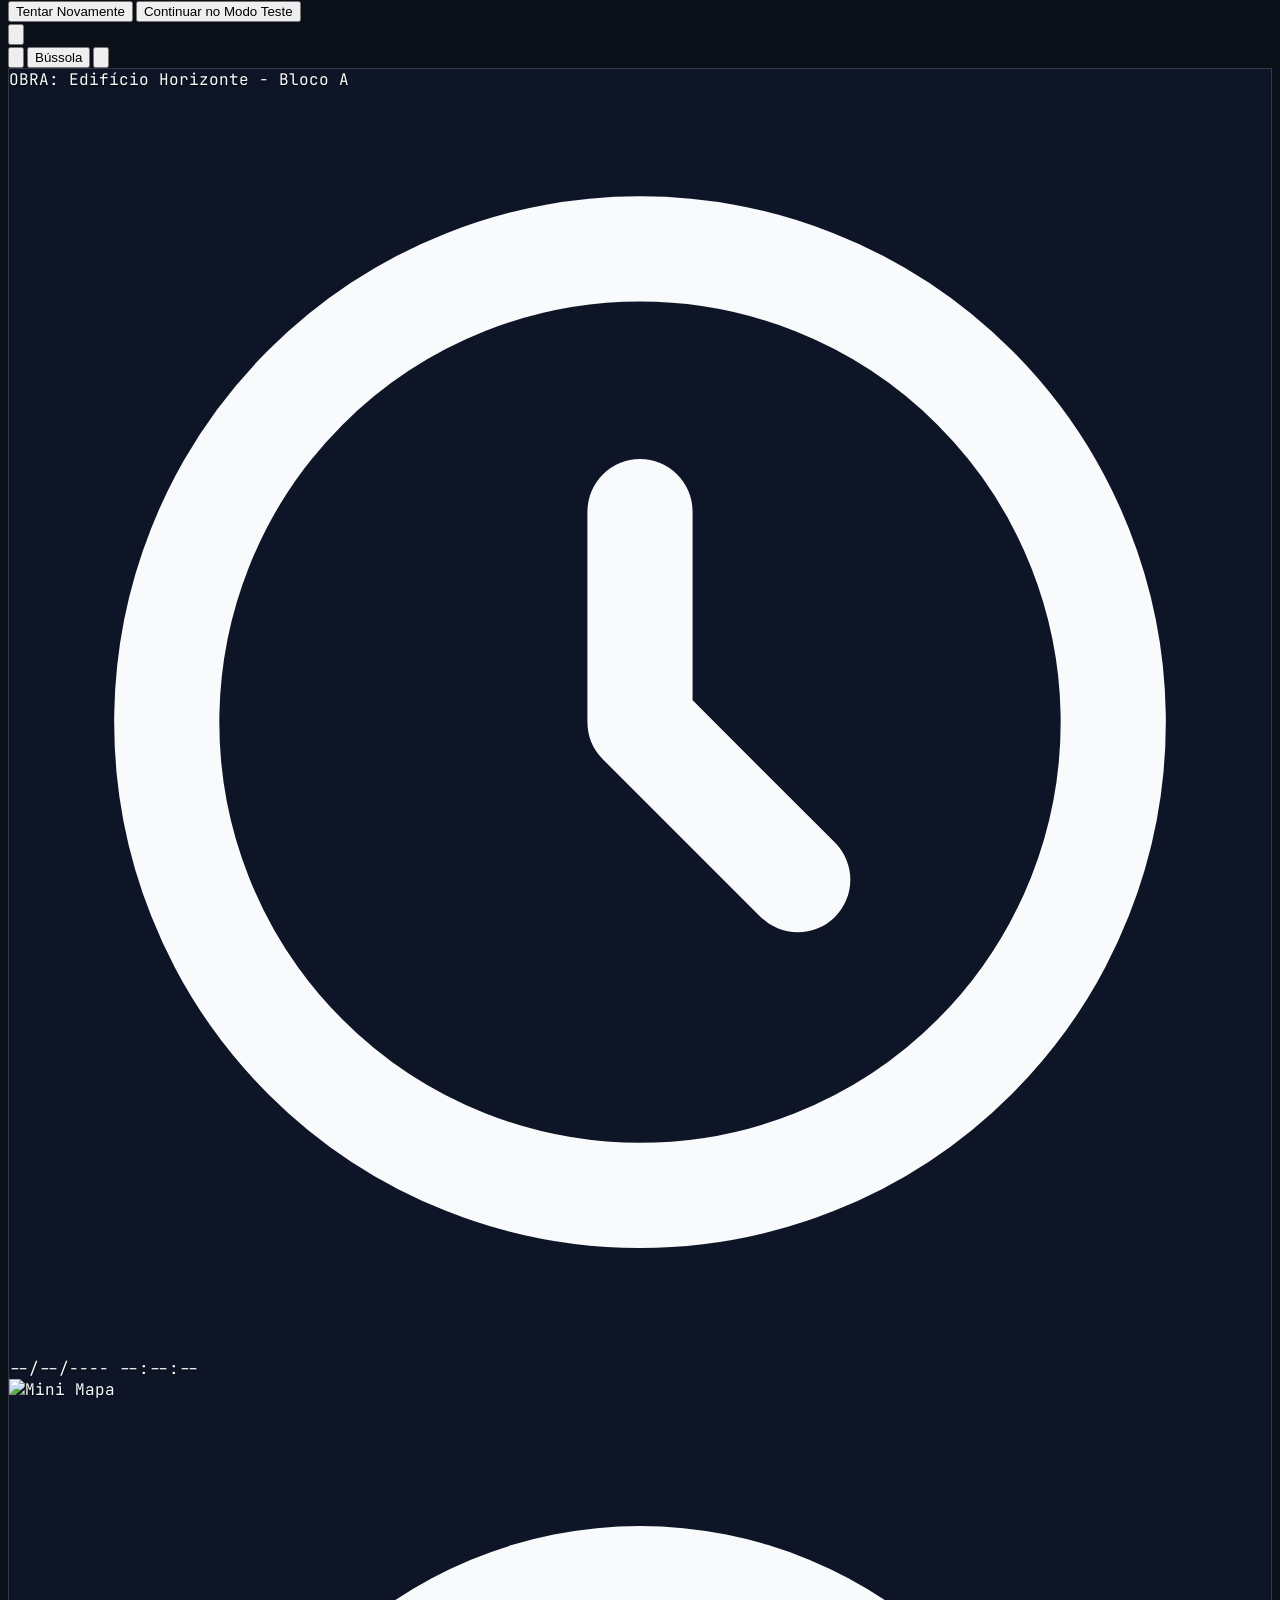
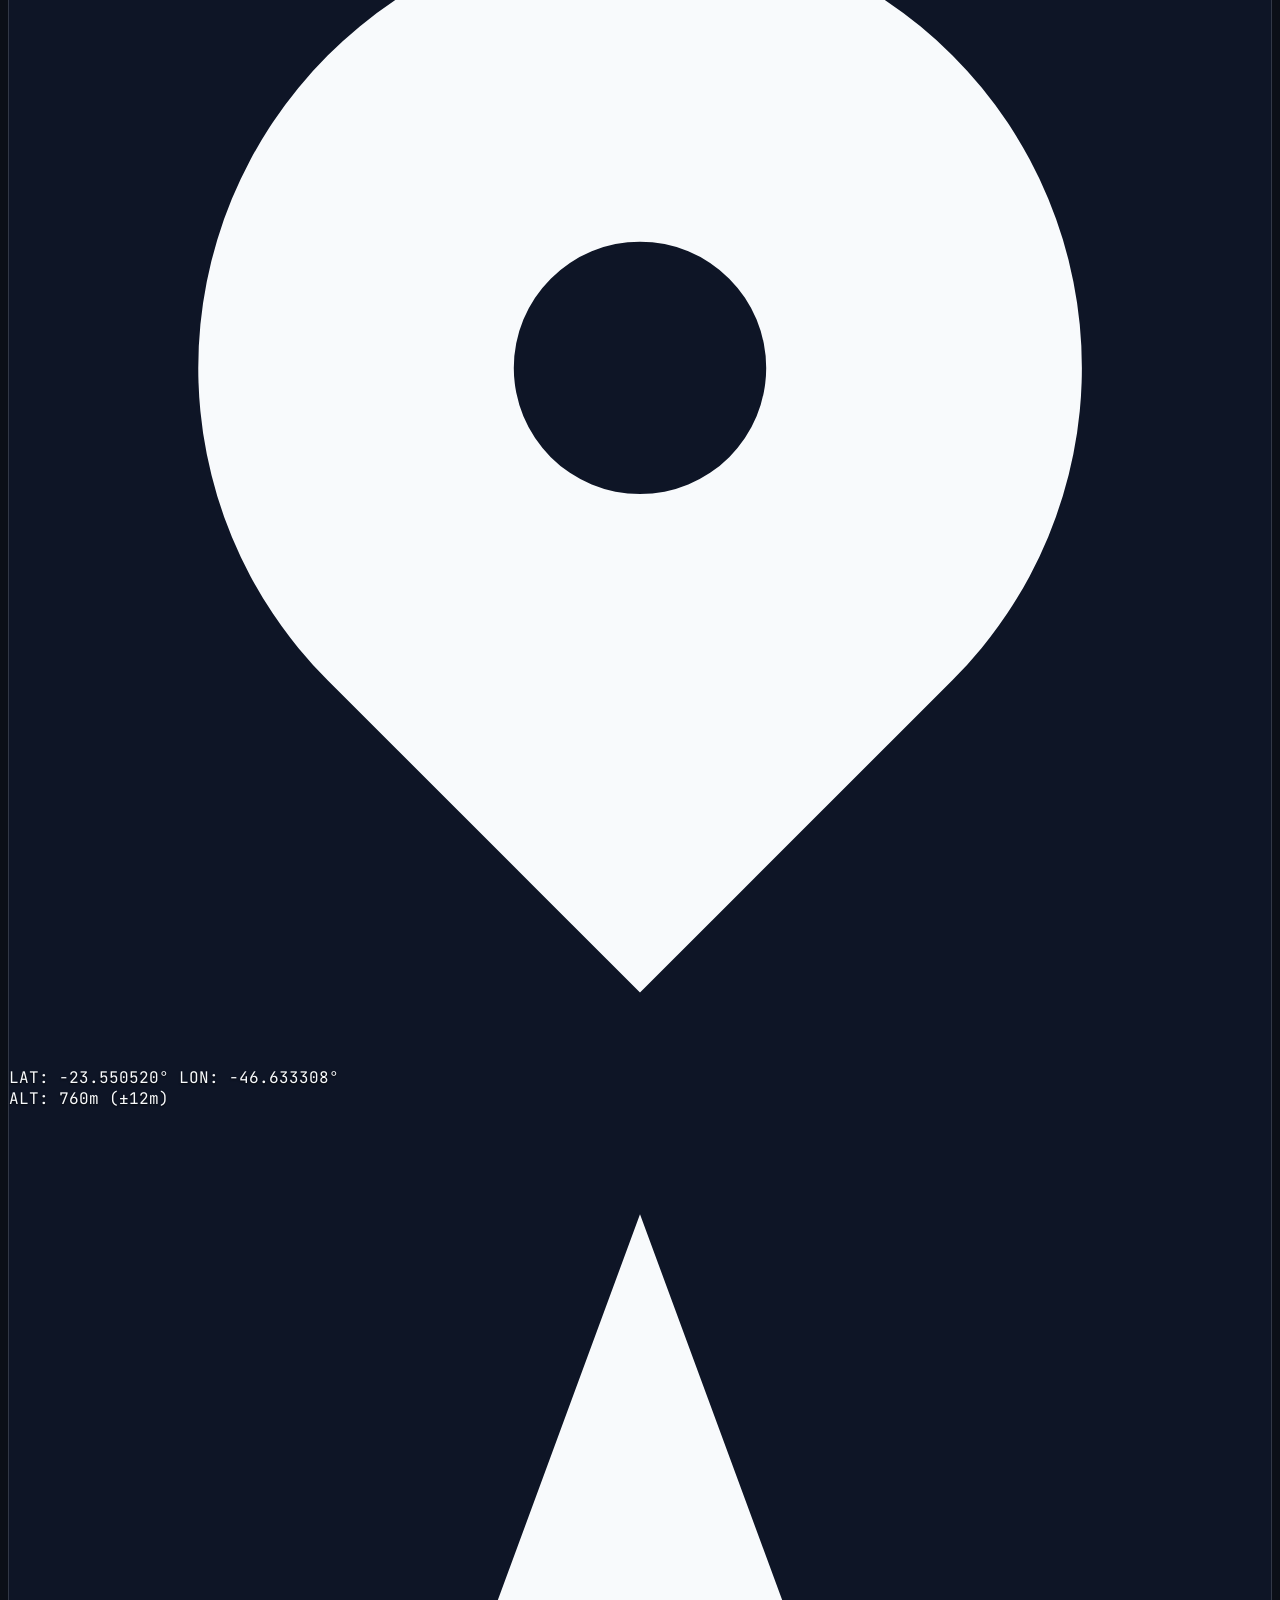
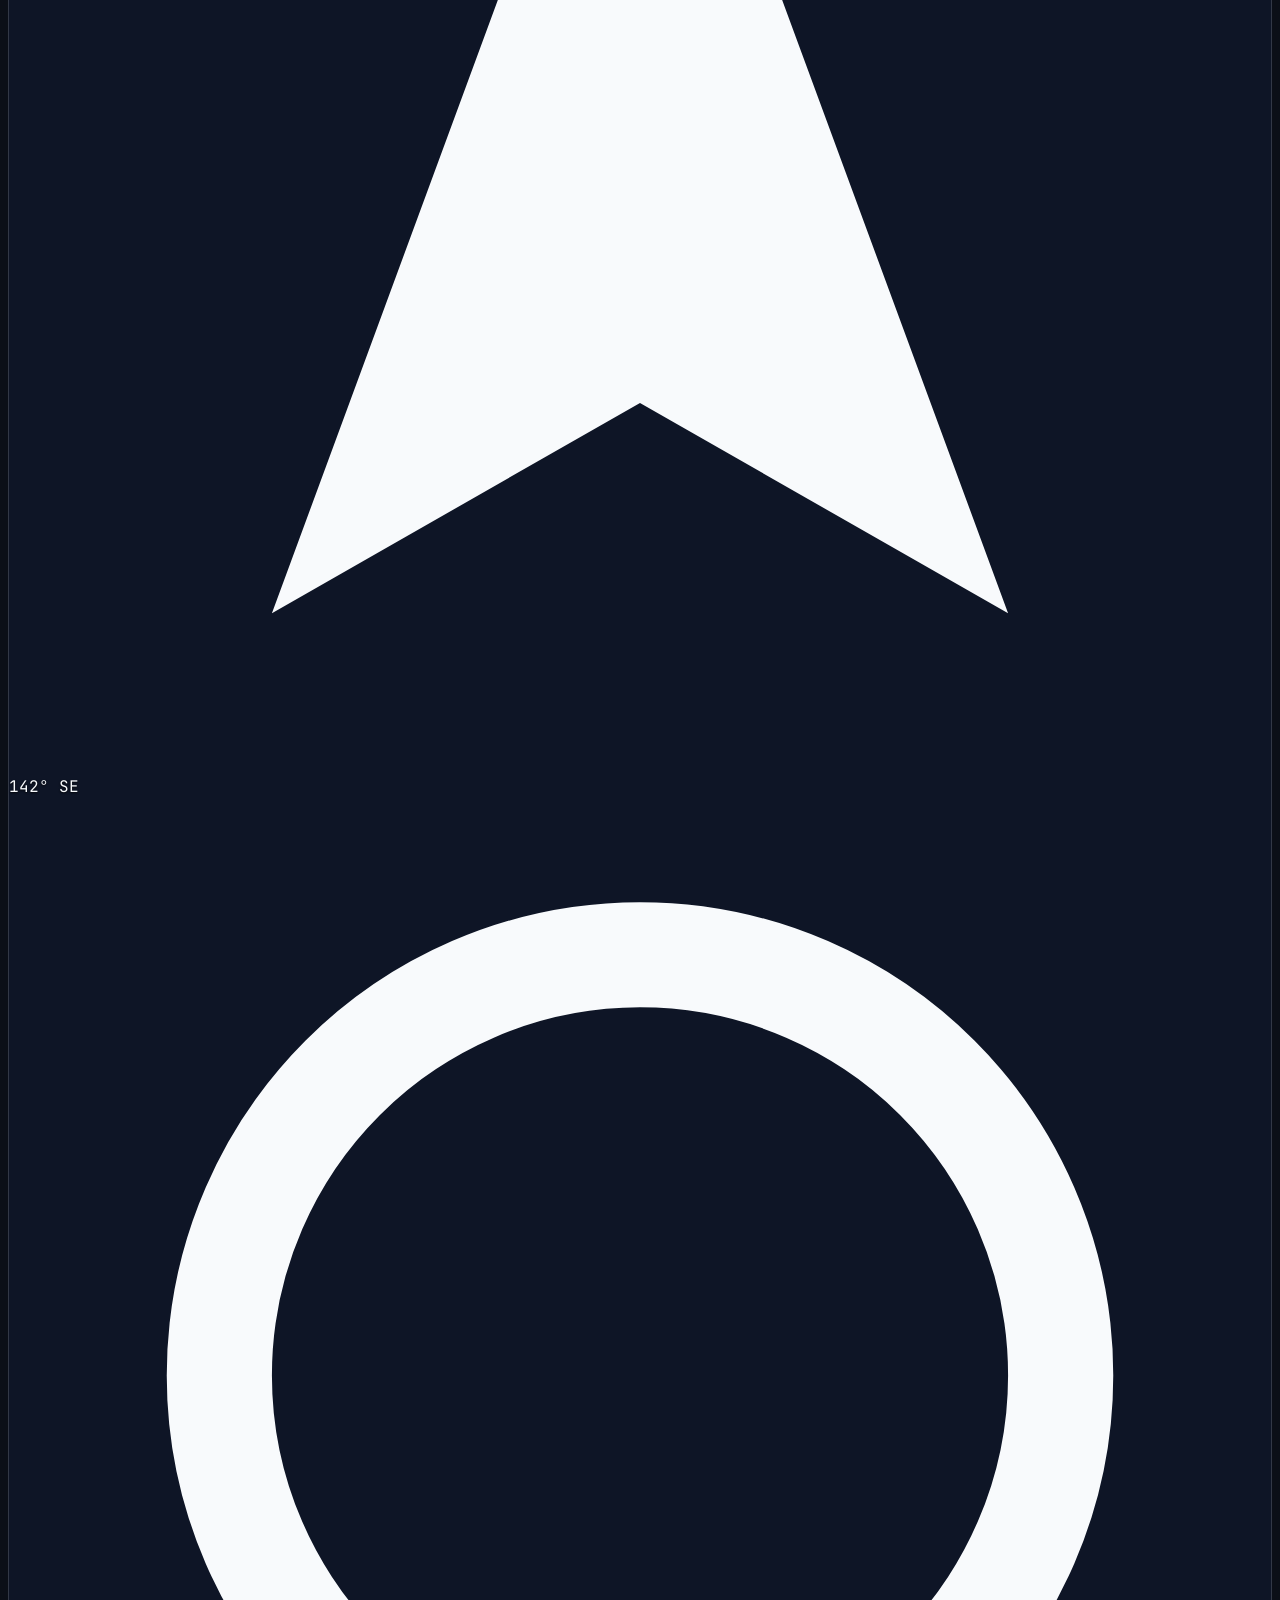
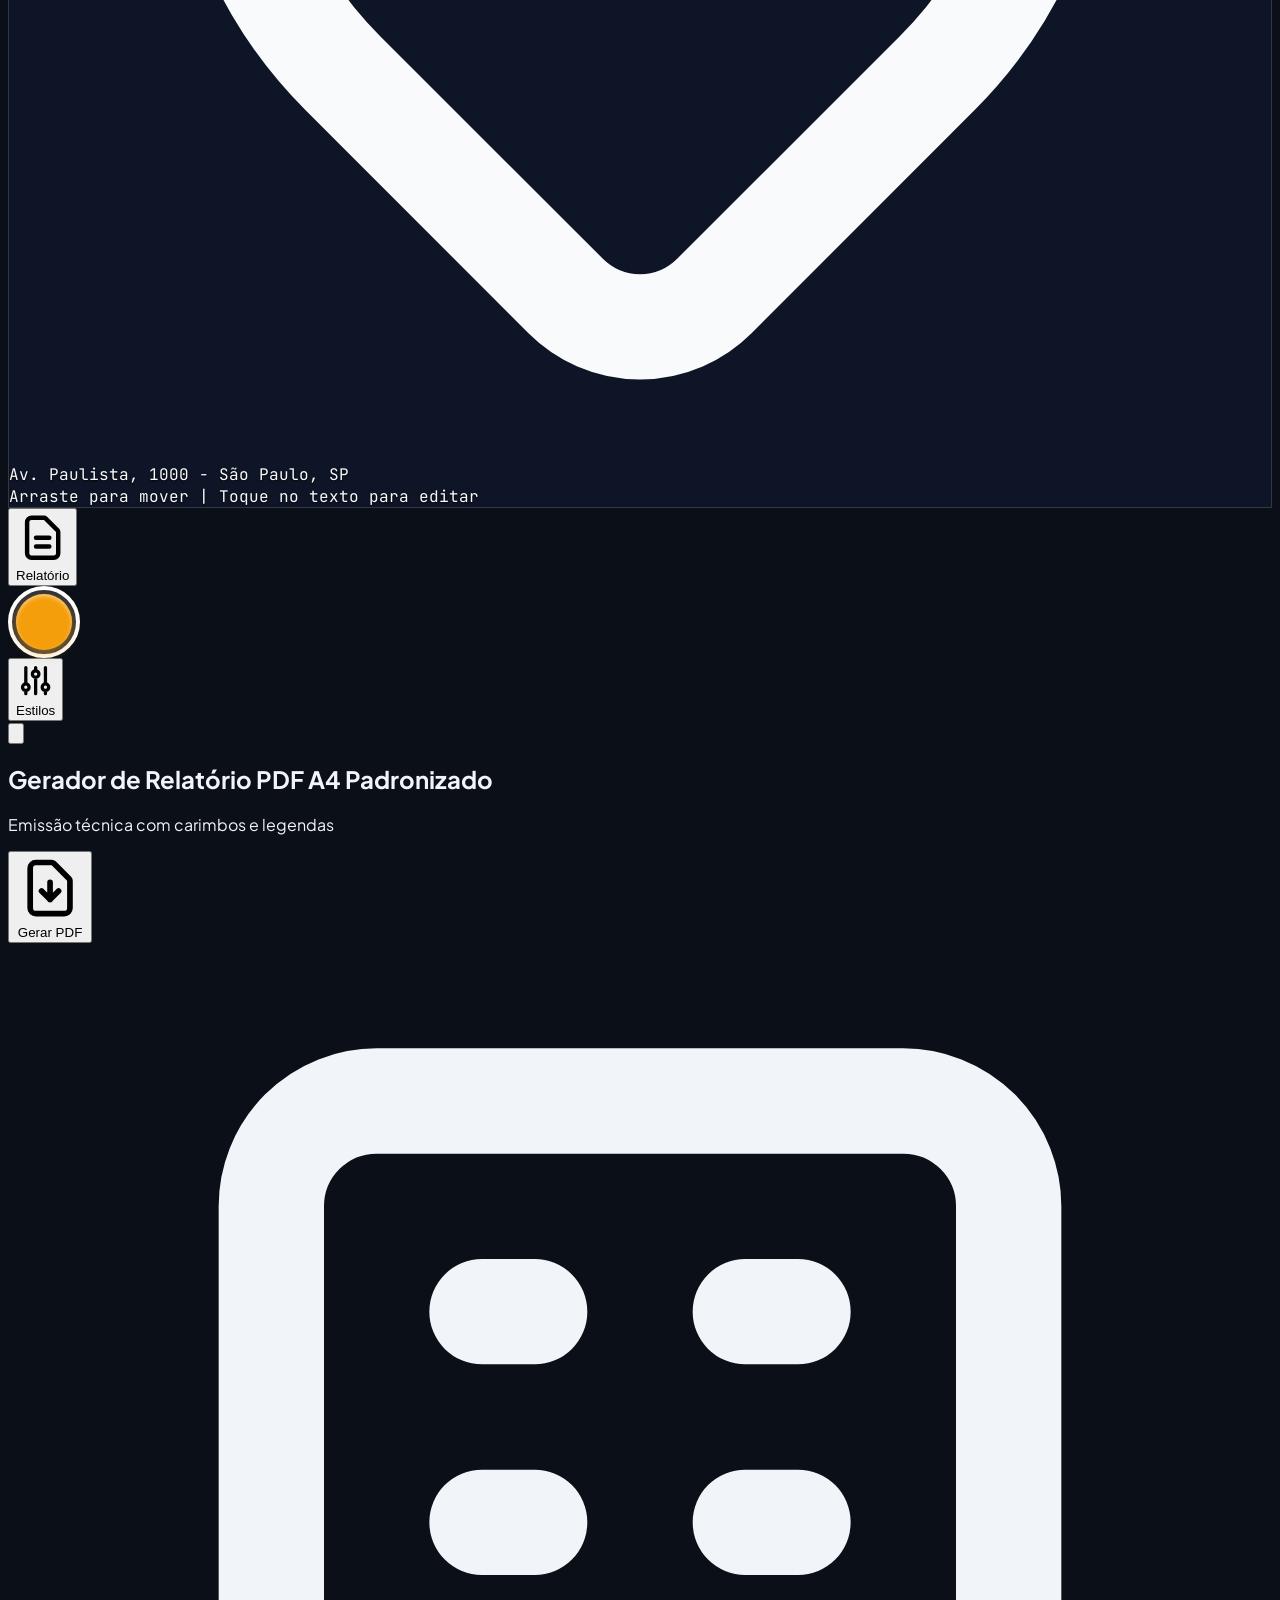
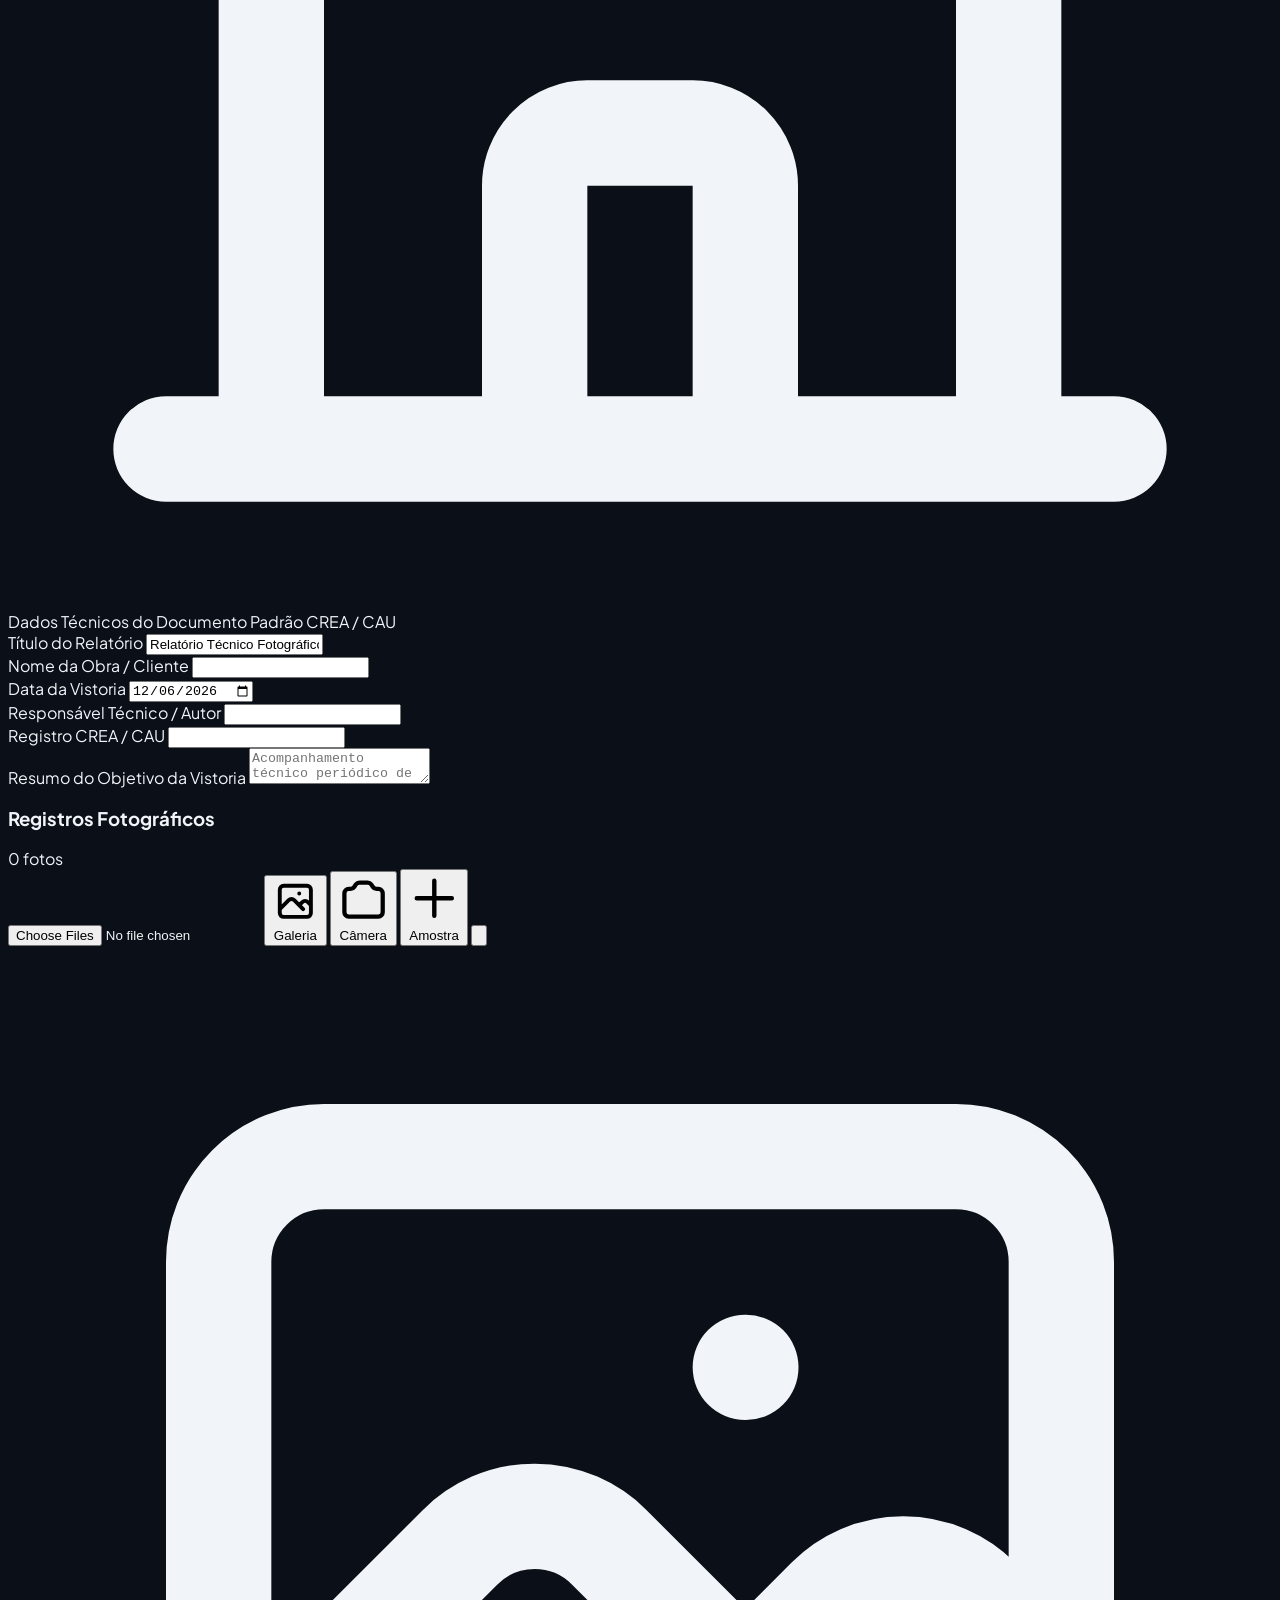
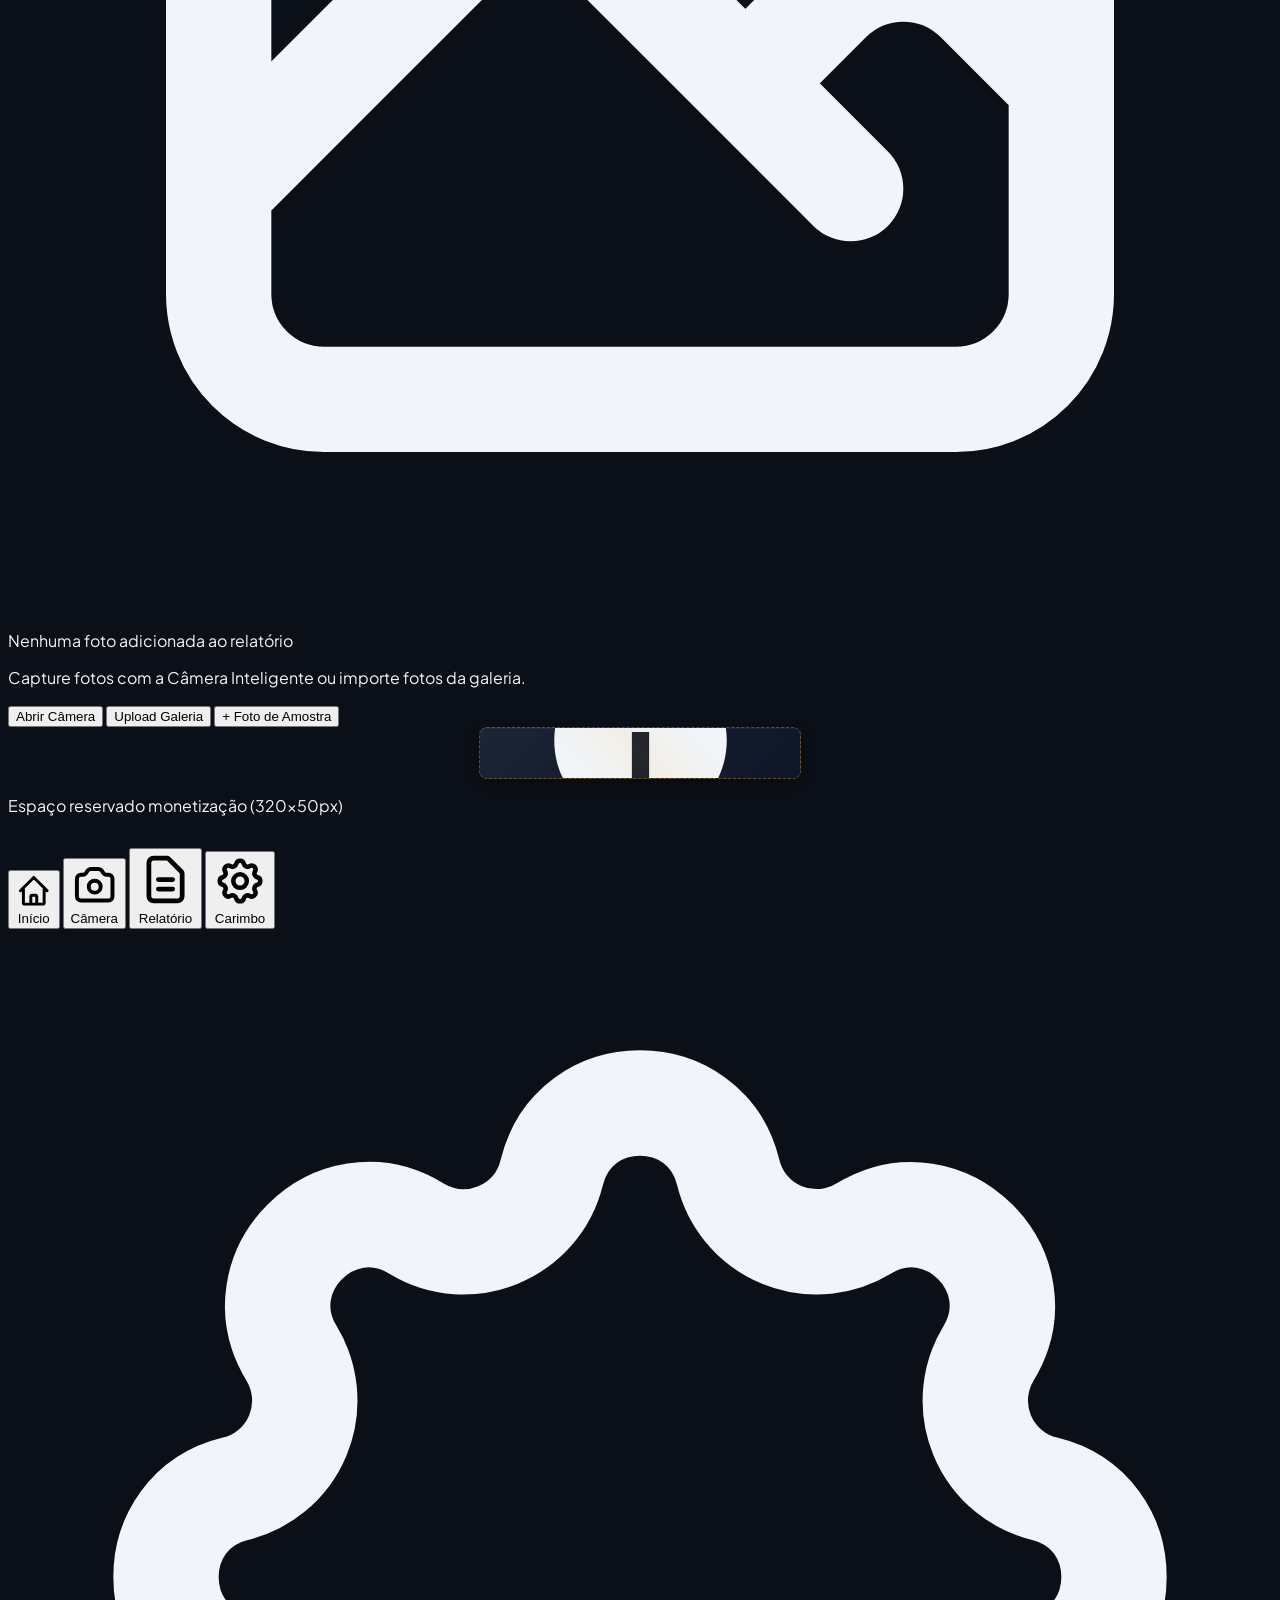
==== commit aa87f9e8: "0" ====
--- a/index.html
+++ b/index.html
@@ -1,858 +1,788 @@
 <!DOCTYPE html>
-<html lang="pt-BR">
+<html lang="pt-BR" class="h-full bg-slate-950 text-slate-100">
 <head>
-  <meta charset="UTF-8" />
-  <meta name="viewport" content="width=device-width, initial-scale=1.0, maximum-scale=1.0, user-scalable=no" />
-  <title>RDO LCam & Check | InspectRDO</title>
-  
-  <!-- Google Fonts: Inter & JetBrains Mono -->
-  <link rel="preconnect" href="https://fonts.googleapis.com">
-  <link rel="preconnect" href="https://fonts.gstatic.com" crossorigin>
-  <link href="https://fonts.googleapis.com/css2?family=Inter:wght@400;500;600;700;800;900&family=JetBrains+Mono:wght@500;700&display=swap" rel="stylesheet">
-  
-  <!-- Tailwind CSS CDN -->
+  <meta charset="UTF-8">
+  <meta name="viewport" content="width=device-width, initial-scale=1.0, maximum-scale=1.0, user-scalable=no, viewport-fit=cover">
+  <meta name="theme-color" content="#0f172a">
+  <meta name="apple-mobile-web-app-capable" content="yes">
+  <meta name="apple-mobile-web-app-status-bar-style" content="black-translucent">
+  <meta name="description" content="Aplicativo de Vistoria Técnica e Acompanhamento de Obras com Câmera Georreferenciada e Relatório Fotográfico PDF.">
+  <title>LCam & Check - Vistoria & Engenharia Civil</title>
+
+  <!-- PWA Manifest -->
+  <link rel="manifest" href="./manifest.json">
+
+  <!-- Tailwind CSS CDN com Configuração de Cores Customizadas -->
   <script src="https://cdn.tailwindcss.com"></script>
   <script>
     tailwind.config = {
+      darkMode: 'class',
       theme: {
         extend: {
-          fontFamily: {
-            sans: ['Inter', 'sans-serif'],
-            mono: ['JetBrains Mono', 'monospace'],
-          },
           colors: {
-            amber: {
-              400: '#fbbf24',
-              500: '#f59e0b',
-              600: '#d97706',
+            brand: {
+              amber: '#f59e0b',
+              amberDark: '#d97706',
+              amberLight: '#fbbf24',
+              blue: '#2563eb',
+              navy: '#0f172a',
+              dark: '#090d16'
             }
           }
         }
       }
-    }
+    };
   </script>
 
-  <!-- React 18 & Babel CDN for standalone instant browser execution -->
-  <script src="https://unpkg.com/react@18/umd/react.production.min.js" crossorigin></script>
-  <script src="https://unpkg.com/react-dom@18/umd/react-dom.production.min.js" crossorigin></script>
-  <script src="https://unpkg.com/@babel/standalone/babel.min.js"></script>
-  
-  <style>
-    /* Travar rolagem horizontal e otimizar para toque mobile */
-    html, body {
-      margin: 0;
-      padding: 0;
-      width: 100%;
-      height: 100%;
-      overflow-x: hidden;
-      background-color: #020617;
-      color: #f8fafc;
-      user-select: none;
-      -webkit-user-select: none;
-      touch-action: manipulation;
-    }
+  <!-- Bibliotecas Externas para Captura e PDF -->
+  <script src="https://cdnjs.cloudflare.com/ajax/libs/html2canvas/1.4.1/html2canvas.min.js"></script>
+  <script src="https://cdnjs.cloudflare.com/ajax/libs/jspdf/2.5.1/jspdf.umd.min.js"></script>
+
+  <!-- Estilos Customizados -->
+  <link rel="stylesheet" href="./css/styles.css">
+</head>
+<body class="flex flex-col min-h-screen min-h-[100dvh] bg-[#0b0f17] text-slate-100 antialiased overflow-x-hidden">
+
+  <!-- ========================================== -->
+  <!-- 1. TELA INICIAL (HOME)                     -->
+  <!-- ========================================== -->
+  <div id="screen-home" class="flex-1 flex flex-col justify-between max-w-lg mx-auto w-full px-4 pt-4 pb-24 safe-padding-bottom">
     
-    /* Efeito de flash na captura */
-    @keyframes cameraFlash {
-      0% { opacity: 0.95; }
-      100% { opacity: 0; }
-    }
-    .animate-flash {
-      animation: cameraFlash 0.35s ease-out forwards;
-    }
-
-    /* Pulso suave de radar GPS */
-    @keyframes radarPulse {
-      0% { transform: scale(0.95); opacity: 0.8; }
-      50% { transform: scale(1.15); opacity: 1; }
-      100% { transform: scale(0.95); opacity: 0.8; }
-    }
-    .animate-radar {
-      animation: radarPulse 2s infinite ease-in-out;
-    }
-
-    /* Custom scrollbar para lista de registros */
-    ::-webkit-scrollbar {
-      width: 4px;
-    }
-    ::-webkit-scrollbar-track {
-      background: #0f172a;
-    }
-    ::-webkit-scrollbar-thumb {
-      background: #334155;
-      border-radius: 4px;
-    }
-    ::-webkit-scrollbar-thumb:hover {
-      background: #f59e0b;
-    }
-  </style>
-</head>
-<body class="bg-slate-950 flex justify-center items-center">
-  <div id="root" class="w-full h-full flex justify-center items-center"></div>
-
-  <script type="text/babel">
-    const { useState, useEffect, useRef } = React;
-
-    // Ícones SVG embutidos de alta precisão (Lucide Icons sem dependências de compilação)
-    const Icons = {
-      Camera: ({ className = "w-6 h-6" }) => (
-        <svg className={className} fill="none" stroke="currentColor" viewBox="0 0 24 24" strokeWidth="2" strokeLinecap="round" strokeLinejoin="round">
-          <path d="M14.5 4h-5L7 7H4a2 2 0 0 0-2 2v9a2 2 0 0 0 2 2h16a2 2 0 0 0 2-2V9a2 2 0 0 0-2-2h-3l-2.5-3z"/>
-          <circle cx="12" cy="13" r="3"/>
-        </svg>
-      ),
-      CheckSquare: ({ className = "w-6 h-6" }) => (
-        <svg className={className} fill="none" stroke="currentColor" viewBox="0 0 24 24" strokeWidth="2" strokeLinecap="round" strokeLinejoin="round">
-          <polyline points="9 11 12 14 22 4"/>
-          <path d="M21 12v7a2 2 0 0 1-2 2H5a2 2 0 0 1-2-2V5a2 2 0 0 1 2-2h11"/>
-        </svg>
-      ),
-      MapPin: ({ className = "w-5 h-5" }) => (
-        <svg className={className} fill="none" stroke="currentColor" viewBox="0 0 24 24" strokeWidth="2" strokeLinecap="round" strokeLinejoin="round">
-          <path d="M21 10c0 7-9 13-9 13s-9-6-9-13a9 9 0 0 1 18 0z"/>
-          <circle cx="12" cy="10" r="3"/>
-        </svg>
-      ),
-      Globe: ({ className = "w-4 h-4" }) => (
-        <svg className={className} fill="none" stroke="currentColor" viewBox="0 0 24 24" strokeWidth="2" strokeLinecap="round" strokeLinejoin="round">
-          <circle cx="12" cy="12" r="10"/>
-          <line x1="2" y1="12" x2="22" y2="12"/>
-          <path d="M12 2a15.3 15.3 0 0 1 4 10 15.3 15.3 0 0 1-4 10 15.3 15.3 0 0 1-4-10 15.3 15.3 0 0 1 4-10z"/>
-        </svg>
-      ),
-      Calendar: ({ className = "w-4 h-4" }) => (
-        <svg className={className} fill="none" stroke="currentColor" viewBox="0 0 24 24" strokeWidth="2" strokeLinecap="round" strokeLinejoin="round">
-          <rect x="3" y="4" width="18" height="18" rx="2" ry="2"/>
-          <line x1="16" y1="2" x2="16" y2="6"/>
-          <line x1="8" y1="2" x2="8" y2="6"/>
-          <line x1="3" y1="10" x2="21" y2="10"/>
-        </svg>
-      ),
-      Sliders: ({ className = "w-4 h-4" }) => (
-        <svg className={className} fill="none" stroke="currentColor" viewBox="0 0 24 24" strokeWidth="2" strokeLinecap="round" strokeLinejoin="round">
-          <line x1="4" y1="21" x2="4" y2="14"/>
-          <line x1="4" y1="10" x2="4" y2="3"/>
-          <line x1="12" y1="21" x2="12" y2="12"/>
-          <line x1="12" y1="8" x2="12" y2="3"/>
-          <line x1="20" y1="21" x2="20" y2="16"/>
-          <line x1="20" y1="12" x2="20" y2="3"/>
-          <line x1="1" y1="14" x2="7" y2="14"/>
-          <line x1="9" y1="8" x2="15" y2="8"/>
-          <line x1="17" y1="16" x2="23" y2="16"/>
-        </svg>
-      ),
-      SunMoon: ({ className = "w-5 h-5" }) => (
-        <svg className={className} fill="none" stroke="currentColor" viewBox="0 0 24 24" strokeWidth="2" strokeLinecap="round" strokeLinejoin="round">
-          <circle cx="12" cy="12" r="9"/>
-          <path d="M12 3a9 9 0 0 1 0 18v-18z" fill="currentColor"/>
-        </svg>
-      ),
-      Type: ({ className = "w-5 h-5" }) => (
-        <svg className={className} fill="none" stroke="currentColor" viewBox="0 0 24 24" strokeWidth="2.5" strokeLinecap="round" strokeLinejoin="round">
-          <polyline points="4 7 4 4 20 4 20 7"/>
-          <line x1="9" y1="20" x2="15" y2="20"/>
-          <line x1="12" y1="4" x2="12" y2="20"/>
-        </svg>
-      ),
-      Trash2: ({ className = "w-5 h-5" }) => (
-        <svg className={className} fill="none" stroke="currentColor" viewBox="0 0 24 24" strokeWidth="2" strokeLinecap="round" strokeLinejoin="round">
-          <polyline points="3 6 5 6 21 6"/>
-          <path d="M19 6v14a2 2 0 0 1-2 2H7a2 2 0 0 1-2-2V6m3 0V4a2 2 0 0 1 2-2h4a2 2 0 0 1 2 2v2"/>
-          <line x1="10" y1="11" x2="10" y2="17"/>
-          <line x1="14" y1="11" x2="14" y2="17"/>
-        </svg>
-      ),
-      PlusCircle: ({ className = "w-5 h-5" }) => (
-        <svg className={className} fill="none" stroke="currentColor" viewBox="0 0 24 24" strokeWidth="2" strokeLinecap="round" strokeLinejoin="round">
-          <circle cx="12" cy="12" r="10"/>
-          <line x1="12" y1="8" x2="12" y2="16"/>
-          <line x1="8" y1="12" x2="16" y2="12"/>
-        </svg>
-      ),
-      CheckCircle2: ({ className = "w-6 h-6" }) => (
-        <svg className={className} fill="none" stroke="currentColor" viewBox="0 0 24 24" strokeWidth="2" strokeLinecap="round" strokeLinejoin="round">
-          <path d="M12 22c5.523 0 10-4.477 10-10S17.523 2 12 2 2 6.477 2 12s4.477 10 10 10z"/>
-          <path d="m9 12 2 2 4-4"/>
-        </svg>
-      ),
-      Crosshair: ({ className = "w-4 h-4" }) => (
-        <svg className={className} fill="none" stroke="currentColor" viewBox="0 0 24 24" strokeWidth="2" strokeLinecap="round" strokeLinejoin="round">
-          <circle cx="12" cy="12" r="10"/>
-          <line x1="22" y1="12" x2="18" y2="12"/>
-          <line x1="6" y1="12" x2="2" y2="12"/>
-          <line x1="12" y1="6" x2="12" y2="2"/>
-          <line x1="12" y1="22" x2="12" y2="18"/>
-        </svg>
-      ),
-      ShieldAlert: ({ className = "w-4 h-4" }) => (
-        <svg className={className} fill="none" stroke="currentColor" viewBox="0 0 24 24" strokeWidth="2" strokeLinecap="round" strokeLinejoin="round">
-          <path d="M12 22s8-4 8-10V5l-8-3-8 3v7c0 6 8 10 8 10z"/>
-          <line x1="12" y1="8" x2="12" y2="12"/>
-          <line x1="12" y1="16" x2="12.01" y2="16"/>
-        </svg>
-      ),
-      Download: ({ className = "w-5 h-5" }) => (
-        <svg className={className} fill="none" stroke="currentColor" viewBox="0 0 24 24" strokeWidth="2" strokeLinecap="round" strokeLinejoin="round">
-          <path d="M21 15v4a2 2 0 0 1-2 2H5a2 2 0 0 1-2-2v-4"/>
-          <polyline points="7 10 12 15 17 10"/>
-          <line x1="12" y1="15" x2="12" y2="3"/>
-        </svg>
-      ),
-      X: ({ className = "w-5 h-5" }) => (
-        <svg className={className} fill="none" stroke="currentColor" viewBox="0 0 24 24" strokeWidth="2" strokeLinecap="round" strokeLinejoin="round">
-          <line x1="18" y1="6" x2="6" y2="18"/>
-          <line x1="6" y1="6" x2="18" y2="18"/>
-        </svg>
-      )
-    };
-
-    // Imagens realistas de canteiro de obras de alta definição
-    const CONSTRUCTION_PHOTOS = [
-      "https://images.unsplash.com/photo-1541888946425-d0fbb186c5f7?auto=format&fit=crop&w=1000&q=80", // Estrutura de concreto e armação
-      "https://images.unsplash.com/photo-1504307651254-35680f356dfd?auto=format&fit=crop&w=1000&q=80", // Obra geral e guindastes
-      "https://images.unsplash.com/photo-1590496793929-36417d3117de?auto=format&fit=crop&w=1000&q=80", // Fundação e concretagem
-      "https://images.unsplash.com/photo-1581094288338-2314dddb7ece?auto=format&fit=crop&w=1000&q=80", // Instalações técnicas e tubulações
-      "https://images.unsplash.com/photo-1574689211272-bc14e289e223?auto=format&fit=crop&w=1000&q=80"  // Alvenaria e acabamento
-    ];
-
-    function App() {
-      // Estado da Navegação (2 abas estritas)
-      const [activeTab, setActiveTab] = useState('camera'); // 'camera' | 'checklist'
-
-      // Controles do Carimbo em Tempo Real
-      const [opacity, setOpacity] = useState(0.85); // 0.1 a 1.0
-      const [fontSizeLevel, setFontSizeLevel] = useState('medium'); // 'small' | 'medium' | 'large'
-      const [invertColors, setInvertColors] = useState(false); // false = Fundo escuro / Texto claro, true = Fundo claro / Texto escuro
-
-      // Relógio em tempo real
-      const [currentTime, setCurrentTime] = useState('');
-
-      // Efeitos de Câmera
-      const [isFlashing, setIsFlashing] = useState(false);
-      const [photoIndex, setPhotoIndex] = useState(0);
-      const [toastMessage, setToastMessage] = useState('');
-
-      // Estado do Checklist / Relatório Expresso
-      const [reportTitle, setReportTitle] = useState('Vistoria Técnica Térreo - Bloco A');
-      const [checklist, setChecklist] = useState([
-        {
-          id: 1,
-          photoUrl: CONSTRUCTION_PHOTOS[0],
-          address: "Av. Paulista, 1000 - Canteiro Central",
-          coords: "Lat: -23.5615° S | Long: -46.6559° W",
-          timestamp: "29/09/2026 - 15:39:17",
-          caption: "Conferência da armadura positiva da viga V-102. Espaçadores plásticos conferidos conforme projeto de cálculo estrutural.",
-          opacity: 0.85,
-          fontSizeLevel: 'medium',
-          invertColors: false
+    <!-- Topo / Branding -->
+    <div>
+      <header class="flex items-center justify-between pb-4 border-b border-slate-800/80 mb-5">
+        <div class="flex items-center space-x-3">
+          <div class="w-11 h-11 rounded-xl bg-gradient-to-tr from-amber-600 to-amber-400 flex items-center justify-center shadow-lg shadow-amber-500/20 text-slate-950 font-black text-xl">
+            LC
+          </div>
+          <div>
+            <h1 class="text-lg font-bold tracking-tight text-white flex items-center gap-1.5">
+              LCam &amp; Check
+              <span class="text-[10px] font-semibold tracking-wider uppercase px-1.5 py-0.5 rounded bg-amber-500/20 text-amber-400 border border-amber-500/30">PRO</span>
+            </h1>
+            <p class="text-xs text-slate-400">Engenharia Civil &amp; Vistorias de Campo</p>
+          </div>
+        </div>
+
+        <div class="flex items-center space-x-1.5">
+          <!-- Botão Simulação Sensores (ideal para testes no PC) -->
+          <button id="btn-open-simulation" title="Calibrar / Simular Sensores" class="p-2 rounded-lg bg-slate-800/80 hover:bg-slate-700 text-slate-300 transition-colors border border-slate-700">
+            <svg class="w-4 h-4 text-amber-400" fill="none" stroke="currentColor" viewBox="0 0 24 24"><path stroke-linecap="round" stroke-linejoin="round" stroke-width="2" d="M12 6V4m0 2a2 2 0 100 4m0-4a2 2 0 110 4m-6 8a2 2 0 100-4m0 4a2 2 0 110-4m0 4v2m0-6V4m6 6v10m6-2a2 2 0 100-4m0 4a2 2 0 110-4m0 4v2m0-6V4"/></svg>
+          </button>
+          <!-- Botão PWA Instalar -->
+          <button id="btn-pwa-install" title="Instalar no Celular" class="hidden p-2 rounded-lg bg-amber-500 hover:bg-amber-400 text-slate-950 font-semibold transition-colors">
+            <svg class="w-4 h-4" fill="none" stroke="currentColor" viewBox="0 0 24 24"><path stroke-linecap="round" stroke-linejoin="round" stroke-width="2" d="M4 16v1a3 3 0 003 3h10a3 3 0 003-3v-1m-4-4l-4 4m0 0l-4-4m4 4V4"/></svg>
+          </button>
+        </div>
+      </header>
+
+      <!-- Painel de Status dos Sensores e Vistoria Atual -->
+      <section class="bg-slate-900/70 border border-slate-800 rounded-2xl p-4 mb-6 shadow-xl backdrop-blur-sm">
+        <div class="flex items-center justify-between mb-3 pb-2 border-b border-slate-800/60">
+          <span class="text-xs font-semibold text-slate-300 uppercase tracking-wider flex items-center gap-1.5">
+            <span class="w-2 h-2 rounded-full bg-emerald-500 animate-pulse"></span>
+            Sensores em Prontidão
+          </span>
+          <span class="text-[11px] text-slate-400 font-mono" id="home-clock-indicator">--/--/---- --:--</span>
+        </div>
+
+        <div class="grid grid-cols-2 gap-2.5 text-xs">
+          <!-- Card GPS -->
+          <div class="bg-slate-950/60 p-2.5 rounded-xl border border-slate-800/70">
+            <div class="text-[10px] text-slate-400 font-medium flex items-center justify-between mb-1">
+              <span>Sinal GPS</span>
+              <svg class="w-3.5 h-3.5 text-emerald-400" fill="currentColor" viewBox="0 0 20 20"><path fill-rule="evenodd" d="M5.05 4.05a7 7 0 119.9 9.9L10 18.9l-4.95-4.95a7 7 0 010-9.9zM10 11a2 2 0 100-4 2 2 0 000 4z" clip-rule="evenodd"/></svg>
+            </div>
+            <div class="font-mono text-slate-200 font-bold truncate" id="home-gps-coords">-23.5505°, -46.6333°</div>
+            <div class="text-[10px] text-slate-400">Precisão: ±12m | Alt: 760m</div>
+          </div>
+
+          <!-- Card Bússola -->
+          <div class="bg-slate-950/60 p-2.5 rounded-xl border border-slate-800/70">
+            <div class="text-[10px] text-slate-400 font-medium flex items-center justify-between mb-1">
+              <span>Azimute / Bússola</span>
+              <svg class="w-3.5 h-3.5 text-amber-400" fill="none" stroke="currentColor" viewBox="0 0 24 24"><path stroke-linecap="round" stroke-linejoin="round" stroke-width="2" d="M12 2l3.09 6.26L22 9.27l-5 4.87 1.18 6.88L12 17.77l-6.18 3.25L7 14.14 2 9.27l6.91-1.01L12 2z"/></svg>
+            </div>
+            <div class="font-mono text-amber-400 font-bold" id="home-compass-heading">142° SE</div>
+            <div class="text-[10px] text-slate-400">Orientação Magnética</div>
+          </div>
+        </div>
+
+        <!-- Endereço Atual -->
+        <div class="mt-2.5 pt-2 border-t border-slate-800/60 flex items-start space-x-2 text-[11px] text-slate-300">
+          <svg class="w-3.5 h-3.5 text-amber-400 mt-0.5 flex-shrink-0" fill="none" stroke="currentColor" viewBox="0 0 24 24"><path stroke-linecap="round" stroke-linejoin="round" stroke-width="2" d="M17.657 16.657L13.414 20.9a1.998 1.998 0 01-2.827 0l-4.244-4.243a8 8 0 1111.314 0z"/><path stroke-linecap="round" stroke-linejoin="round" stroke-width="2" d="M15 11a3 3 0 11-6 0 3 3 0 016 0z"/></svg>
+          <span class="truncate" id="home-address-preview">Av. Paulista, 1000 - Bela Vista, São Paulo - SP</span>
+        </div>
+      </section>
+
+      <!-- SEÇÃO PRINCIPAL: DOIS BOTÕES GRANDES CENTRAIS -->
+      <section class="space-y-4 mb-6">
+        <div class="text-xs font-semibold text-slate-400 uppercase tracking-wider pl-1">
+          Módulos Operacionais de Campo
+        </div>
+
+        <!-- Opção A: Câmera Inteligente -->
+        <button data-nav-target="camera" class="w-full text-left p-5 rounded-2xl bg-gradient-to-r from-slate-900 to-slate-800 border-2 border-amber-500/40 hover:border-amber-400 shadow-xl transition-all duration-200 group active:scale-[0.98] relative overflow-hidden">
+          <div class="absolute right-0 top-0 bottom-0 w-32 bg-gradient-to-l from-amber-500/10 to-transparent pointer-events-none"></div>
+          <div class="flex items-center space-x-4">
+            <div class="w-14 h-14 rounded-2xl bg-amber-500 text-slate-950 flex items-center justify-center font-bold shadow-lg shadow-amber-500/30 group-hover:scale-105 transition-transform flex-shrink-0">
+              <svg class="w-7 h-7" fill="none" stroke="currentColor" viewBox="0 0 24 24"><path stroke-linecap="round" stroke-linejoin="round" stroke-width="2" d="M3 9a2 2 0 012-2h.93a2 2 0 001.664-.89l.812-1.22A2 2 0 0110.07 4h3.86a2 2 0 011.664.89l.812 1.22A2 2 0 0018.07 7H19a2 2 0 012 2v9a2 2 0 01-2 2H5a2 2 0 01-2-2V9z"/><path stroke-linecap="round" stroke-linejoin="round" stroke-width="2" d="M15 13a3 3 0 11-6 0 3 3 0 016 0z"/></svg>
+            </div>
+            <div class="flex-1">
+              <div class="flex items-center justify-between">
+                <span class="text-base font-bold text-white group-hover:text-amber-400 transition-colors">Câmera Inteligente</span>
+                <span class="text-[11px] font-semibold px-2 py-0.5 rounded-full bg-amber-500/20 text-amber-300 border border-amber-500/40">Módulo A</span>
+              </div>
+              <p class="text-xs text-slate-300 mt-1 leading-snug">
+                Geotagging em tempo real, coordenadas GPS, bússola, data/hora e carimbo técnico editável.
+              </p>
+            </div>
+          </div>
+        </button>
+
+        <!-- Opção B: Relatório PDF Independente -->
+        <button data-nav-target="report" class="w-full text-left p-5 rounded-2xl bg-gradient-to-r from-slate-900 to-slate-800 border-2 border-blue-500/30 hover:border-blue-400 shadow-xl transition-all duration-200 group active:scale-[0.98] relative overflow-hidden">
+          <div class="absolute right-0 top-0 bottom-0 w-32 bg-gradient-to-l from-blue-500/10 to-transparent pointer-events-none"></div>
+          <div class="flex items-center space-x-4">
+            <div class="w-14 h-14 rounded-2xl bg-blue-600 text-white flex items-center justify-center font-bold shadow-lg shadow-blue-500/30 group-hover:scale-105 transition-transform flex-shrink-0">
+              <svg class="w-7 h-7" fill="none" stroke="currentColor" viewBox="0 0 24 24"><path stroke-linecap="round" stroke-linejoin="round" stroke-width="2" d="M9 12h6m-6 4h6m2 5H7a2 2 0 01-2-2V5a2 2 0 012-2h5.586a1 1 0 01.707.293l5.414 5.414a1 1 0 01.293.707V19a2 2 0 01-2 2z"/></svg>
+            </div>
+            <div class="flex-1">
+              <div class="flex items-center justify-between">
+                <span class="text-base font-bold text-white group-hover:text-blue-400 transition-colors">Relatório PDF</span>
+                <span class="text-[11px] font-semibold px-2 py-0.5 rounded-full bg-blue-500/20 text-blue-300 border border-blue-500/40">Módulo B</span>
+              </div>
+              <p class="text-xs text-slate-300 mt-1 leading-snug">
+                Laudo fotográfico A4 formal, legendas técnicas, anotações de conformidade e fotos organizadas.
+              </p>
+            </div>
+          </div>
+        </button>
+      </section>
+    </div>
+
+    <!-- BANNER PLACEHOLDER DE 320x50 PIXELS (GOOGLE ADMOB) -->
+    <div class="pt-4 flex flex-col items-center justify-center">
+      <div class="admob-banner-placeholder flex items-center justify-center">
+        <div class="flex items-center space-x-2 text-slate-400 text-xs font-semibold tracking-wide">
+          <svg class="w-4 h-4 text-amber-500/80" fill="currentColor" viewBox="0 0 24 24"><path d="M12 2C6.48 2 2 6.48 2 12s4.48 10 10 10 10-4.48 10-10S17.52 2 12 2zm1 15h-2v-6h2v6zm0-8h-2V7h2v2z"/></svg>
+          <span>Ad Space - Google AdMob</span>
+        </div>
+      </div>
+      <p class="text-[10px] text-slate-500 mt-1.5 font-mono">Espaço reservado monetização (320x50px)</p>
+    </div>
+
+  </div>
+
+
+  <!-- ========================================== -->
+  <!-- 2. TELA DA CÂMERA INTELIGENTE (MÓDULO A)   -->
+  <!-- ========================================== -->
+  <div id="screen-camera" class="hidden fixed inset-0 z-40 bg-black flex flex-col select-none overflow-hidden h-[100dvh]">
+    
+    <!-- Flash Overlay ao disparar -->
+    <div id="camera-flash" class="camera-flash-overlay"></div>
+
+    <!-- Container do Vídeo e Overlay HUD -->
+    <div id="camera-container" class="relative flex-1 w-full h-full bg-black overflow-hidden flex items-center justify-center">
+      
+      <!-- Vídeo da Câmera em Tela Cheia -->
+      <video id="camera-video" autoplay playsinline muted class="w-full h-full object-cover"></video>
+
+      <!-- Retículo de Mira Central e Horizonte de Nível -->
+      <div class="camera-crosshair"></div>
+
+      <!-- Banner de Permissão / Erro se a câmera física for bloqueada -->
+      <div id="camera-permission-error" class="hidden absolute top-16 left-4 right-4 z-50 bg-slate-900/95 border border-rose-500/60 p-4 rounded-xl shadow-2xl text-center backdrop-blur-md">
+        <div class="w-10 h-10 mx-auto mb-2 rounded-full bg-rose-500/20 text-rose-400 flex items-center justify-center">
+          <svg class="w-6 h-6" fill="none" stroke="currentColor" viewBox="0 0 24 24"><path stroke-linecap="round" stroke-linejoin="round" stroke-width="2" d="M12 9v2m0 4h.01m-6.938 4h13.856c1.54 0 2.502-1.667 1.732-3L13.732 4c-.77-1.333-2.694-1.333-3.464 0L3.34 16c-.77 1.333.192 3 1.732 3z"/></svg>
+        </div>
+        <p id="camera-error-message" class="text-xs text-rose-200 mb-3 font-medium">Permissão de câmera não concedida ou dispositivo indisponível.</p>
+        <div class="flex items-center justify-center gap-2">
+          <button onclick="window.cameraModule.startCamera()" class="px-3 py-1.5 bg-amber-500 hover:bg-amber-400 text-slate-950 font-bold rounded-lg text-xs">
+            Tentar Novamente
+          </button>
+          <button onclick="document.getElementById('camera-permission-error').classList.add('hidden')" class="px-3 py-1.5 bg-slate-800 hover:bg-slate-700 text-slate-300 rounded-lg text-xs">
+            Continuar no Modo Teste
+          </button>
+        </div>
+      </div>
+
+      <!-- Barra de Controle Superior (Transparente HUD) -->
+      <div class="absolute top-0 left-0 right-0 z-30 p-3 pt-4 flex items-center justify-between bg-gradient-to-b from-black/80 via-black/40 to-transparent">
+        <button id="btn-camera-back" class="p-2.5 rounded-full bg-slate-900/70 text-white backdrop-blur-md hover:bg-slate-800 active:scale-95 transition-all">
+          <svg class="w-5 h-5" fill="none" stroke="currentColor" viewBox="0 0 24 24"><path stroke-linecap="round" stroke-linejoin="round" stroke-width="2" d="M10 19l-7-7m0 0l7-7m-7 7h18"/></svg>
+        </button>
+
+        <div class="flex items-center space-x-2">
+          <!-- Botão Lanterna (Torch) -->
+          <button id="btn-torch-toggle" style="display:none;" title="Lanterna" class="p-2.5 rounded-full bg-slate-900/70 text-white backdrop-blur-md hover:bg-slate-800 active:scale-95">
+            <svg id="torch-icon" class="w-5 h-5" fill="none" stroke="currentColor" viewBox="0 0 24 24"><path stroke-linecap="round" stroke-linejoin="round" stroke-width="2" d="M13 10V3L4 14h7v7l9-11h-7z"/></svg>
+          </button>
+
+          <!-- Botão Inverter Câmera (Frontal / Traseira) -->
+          <button id="btn-camera-flip" title="Trocar Câmera" class="p-2.5 rounded-full bg-slate-900/70 text-white backdrop-blur-md hover:bg-slate-800 active:scale-95">
+            <svg class="w-5 h-5" fill="none" stroke="currentColor" viewBox="0 0 24 24"><path stroke-linecap="round" stroke-linejoin="round" stroke-width="2" d="M4 4v5h.582m15.356 2A8.001 8.001 0 004.582 9m0 0H9m11 11v-5h-.581m0 0a8.003 8.003 0 01-15.357-2m15.357 2H15"/></svg>
+          </button>
+
+          <!-- Botão Permissão Bússola (se necessário no iOS) -->
+          <button id="btn-compass-permission" title="Calibrar Bússola" class="hidden p-2.5 rounded-full bg-amber-500/80 text-slate-950 font-bold text-xs backdrop-blur-md">
+            Bússola
+          </button>
+
+          <!-- Botão Engrenagem (Configurações da Sobreposição) -->
+          <button title="Configurações da Sobreposição" class="btn-open-overlay-settings p-2.5 rounded-full bg-slate-900/70 text-amber-400 backdrop-blur-md hover:bg-slate-800 active:scale-95">
+            <svg class="w-5 h-5" fill="none" stroke="currentColor" viewBox="0 0 24 24"><path stroke-linecap="round" stroke-linejoin="round" stroke-width="2" d="M10.325 4.317c.426-1.756 2.924-1.756 3.35 0a1.724 1.724 0 002.573 1.066c1.543-.94 3.31.826 2.37 2.37a1.724 1.724 0 001.065 2.572c1.756.426 1.756 2.924 0 3.35a1.724 1.724 0 00-1.066 2.573c.94 1.543-.826 3.31-2.37 2.37a1.724 1.724 0 00-2.572 1.065c-.426 1.756-2.924 1.756-3.35 0a1.724 1.724 0 00-2.573-1.066c-1.543.94-3.31-.826-2.37-2.37a1.724 1.724 0 00-1.065-2.572c-1.756-.426-1.756-2.924 0-3.35a1.724 1.724 0 001.066-2.573c-.94-1.543.826-3.31 2.37-2.37.996.608 2.296.07 2.572-1.065z"/><path stroke-linecap="round" stroke-linejoin="round" stroke-width="2" d="M15 12a3 3 0 11-6 0 3 3 0 016 0z"/></svg>
+          </button>
+        </div>
+      </div>
+
+      <!-- CAMADA DE SOBREPOSIÇÃO ARRASTÁVEL E EDITÁVEL (OVERLAY) -->
+      <!-- O usuário pode arrastar pela tela e tocar nos campos para editar manualmente -->
+      <div id="camera-overlay" class="overlay-draggable-container absolute bottom-24 left-3 z-30 p-3 rounded-xl shadow-2xl backdrop-blur-md select-none max-w-[92vw] sm:max-w-md font-mono-code text-xs overlay-theme-dark">
+        
+        <div class="flex items-start justify-between gap-2 border-b border-white/20 pb-1.5 mb-1.5">
+          <!-- Obra / Tag Editável -->
+          <div class="flex items-center space-x-1.5 truncate">
+            <span class="w-2 h-2 rounded-full bg-amber-400"></span>
+            <span id="overlay-project-tag" data-editable-field="projectTag" contenteditable="true" title="Toque para editar" class="editable-field font-bold text-amber-400 truncate max-w-[200px]">
+              OBRA: Edifício Horizonte - Bloco A
+            </span>
+          </div>
+          <!-- Data e Hora em Tempo Real -->
+          <div class="flex items-center space-x-1 text-[11px] opacity-90">
+            <svg class="w-3 h-3 text-amber-400" fill="none" stroke="currentColor" viewBox="0 0 24 24"><path stroke-linecap="round" stroke-linejoin="round" stroke-width="2" d="M12 8v4l3 3m6-3a9 9 0 11-18 0 9 9 0 0118 0z"/></svg>
+            <span id="overlay-datetime" class="font-mono">--/--/---- --:--:--</span>
+          </div>
+        </div>
+
+        <div class="flex items-center gap-2">
+          <!-- Mini Mapa Estático OSM -->
+          <div id="overlay-minimap-container" class="w-16 h-16 rounded border border-white/30 overflow-hidden flex-shrink-0 bg-slate-900 relative">
+            <img id="overlay-minimap-img" src="" alt="Mini Mapa" class="w-full h-full object-cover">
+            <div class="absolute inset-0 flex items-center justify-center pointer-events-none">
+              <span class="w-2.5 h-2.5 rounded-full bg-amber-500 border border-white ring-2 ring-amber-500/50"></span>
+            </div>
+          </div>
+
+          <!-- Informações de GPS, Bússola e Endereço -->
+          <div class="flex-1 min-w-0 space-y-0.5 leading-tight">
+            <!-- Coordenadas GPS -->
+            <div class="flex items-center space-x-1 text-slate-200">
+              <svg class="w-3 h-3 text-emerald-400 flex-shrink-0" fill="currentColor" viewBox="0 0 20 20"><path fill-rule="evenodd" d="M5.05 4.05a7 7 0 119.9 9.9L10 18.9l-4.95-4.95a7 7 0 010-9.9zM10 11a2 2 0 100-4 2 2 0 000 4z" clip-rule="evenodd"/></svg>
+              <span id="overlay-coords" class="truncate font-semibold">LAT: -23.550520° LON: -46.633308°</span>
+            </div>
+
+            <!-- Altitude e Bússola -->
+            <div class="flex items-center space-x-3 text-[11px] text-slate-300">
+              <span id="overlay-altitude" class="inline-flex items-center gap-0.5">ALT: 760m (±12m)</span>
+              <span class="inline-flex items-center gap-1 font-semibold text-amber-300">
+                <svg id="overlay-compass-needle" class="w-3 h-3 compass-dial" fill="currentColor" viewBox="0 0 24 24"><polygon points="12,2 19,21 12,17 5,21"/></svg>
+                <span id="overlay-compass">142° SE</span>
+              </span>
+            </div>
+
+            <!-- Endereço Aproximado Editável -->
+            <div class="text-[11px] text-slate-300 flex items-start space-x-1">
+              <svg class="w-3 h-3 text-amber-400 mt-0.5 flex-shrink-0" fill="none" stroke="currentColor" viewBox="0 0 24 24"><path stroke-linecap="round" stroke-linejoin="round" stroke-width="2" d="M17.657 16.657L13.414 20.9a1.998 1.998 0 01-2.827 0l-4.244-4.243a8 8 0 1111.314 0z"/></svg>
+              <span id="overlay-address" data-editable-field="customAddress" contenteditable="true" title="Toque para editar endereço" class="editable-field truncate max-w-[210px]">
+                Av. Paulista, 1000 - São Paulo, SP
+              </span>
+            </div>
+          </div>
+        </div>
+
+        <!-- Dica sutil de arraste e edição -->
+        <div class="text-[9px] text-slate-400/80 text-right mt-1 italic pointer-events-none">
+          Arraste para mover | Toque no texto para editar
+        </div>
+      </div>
+
+      <!-- Barra Inferior de Disparo da Câmera -->
+      <div class="absolute bottom-0 left-0 right-0 z-30 pb-6 pt-3 flex items-center justify-around bg-gradient-to-t from-black/90 via-black/50 to-transparent">
+        
+        <!-- Atalho para o Relatório -->
+        <button data-nav-target="report" class="flex flex-col items-center text-slate-300 hover:text-white transition-colors">
+          <div class="w-10 h-10 rounded-full bg-slate-800/80 flex items-center justify-center border border-slate-700">
+            <svg class="w-5 h-5 text-amber-400" fill="none" stroke="currentColor" viewBox="0 0 24 24"><path stroke-linecap="round" stroke-linejoin="round" stroke-width="2" d="M9 12h6m-6 4h6m2 5H7a2 2 0 01-2-2V5a2 2 0 012-2h5.586a1 1 0 01.707.293l5.414 5.414a1 1 0 01.293.707V19a2 2 0 01-2 2z"/></svg>
+          </div>
+          <span class="text-[10px] mt-1 font-medium">Relatório</span>
+        </button>
+
+        <!-- Botão Obturador Central -->
+        <button id="btn-shutter" class="shutter-btn group focus:outline-none" title="Disparar Foto">
+          <div class="shutter-inner"></div>
+        </button>
+
+        <!-- Botão Abrir Configurações do Overlay -->
+        <button class="btn-open-overlay-settings flex flex-col items-center text-slate-300 hover:text-white transition-colors">
+          <div class="w-10 h-10 rounded-full bg-slate-800/80 flex items-center justify-center border border-slate-700">
+            <svg class="w-5 h-5 text-slate-300" fill="none" stroke="currentColor" viewBox="0 0 24 24"><path stroke-linecap="round" stroke-linejoin="round" stroke-width="2" d="M12 6V4m0 2a2 2 0 100 4m0-4a2 2 0 110 4m-6 8a2 2 0 100-4m0 4a2 2 0 110-4m0 4v2m0-6V4m6 6v10m6-2a2 2 0 100-4m0 4a2 2 0 110-4m0 4v2m0-6V4"/></svg>
+          </div>
+          <span class="text-[10px] mt-1 font-medium">Estilos</span>
+        </button>
+      </div>
+
+    </div>
+
+  </div>
+
+
+  <!-- ========================================== -->
+  <!-- 3. TELA DO RELATÓRIO PDF (MÓDULO B)        -->
+  <!-- ========================================== -->
+  <div id="screen-report" class="hidden flex-1 flex flex-col max-w-lg mx-auto w-full px-4 pt-4 pb-28 safe-padding-bottom">
+    
+    <!-- Header da Tela de Relatório -->
+    <div class="flex items-center justify-between pb-3 border-b border-slate-800 mb-4">
+      <div class="flex items-center space-x-2">
+        <button data-nav-target="home" class="p-2 rounded-lg bg-slate-800 text-slate-300 hover:bg-slate-700">
+          <svg class="w-4 h-4" fill="none" stroke="currentColor" viewBox="0 0 24 24"><path stroke-linecap="round" stroke-linejoin="round" stroke-width="2" d="M10 19l-7-7m0 0l7-7m-7 7h18"/></svg>
+        </button>
+        <div>
+          <h2 class="text-base font-bold text-white flex items-center gap-1.5">
+            Gerador de Relatório PDF
+            <span class="text-[10px] font-semibold px-1.5 py-0.5 rounded bg-blue-500/20 text-blue-400 border border-blue-500/30">A4 Padronizado</span>
+          </h2>
+          <p class="text-[11px] text-slate-400">Emissão técnica com carimbos e legendas</p>
+        </div>
+      </div>
+
+      <button id="btn-generate-pdf" class="px-3.5 py-2 rounded-xl bg-gradient-to-r from-amber-500 to-amber-600 hover:from-amber-400 hover:to-amber-500 text-slate-950 font-bold text-xs shadow-lg shadow-amber-500/20 flex items-center space-x-1.5 active:scale-95 transition-transform">
+        <svg class="w-4 h-4" fill="none" stroke="currentColor" viewBox="0 0 24 24"><path stroke-linecap="round" stroke-linejoin="round" stroke-width="2" d="M12 10v6m0 0l-3-3m3 3l3-3m2 8H7a2 2 0 01-2-2V5a2 2 0 012-2h5.586a1 1 0 01.707.293l5.414 5.414a1 1 0 01.293.707V19a2 2 0 01-2 2z"/></svg>
+        <span>Gerar PDF</span>
+      </button>
+    </div>
+
+    <!-- Formulário do Cabeçalho da Vistoria -->
+    <div class="bg-slate-900/80 border border-slate-800 rounded-2xl p-4 mb-5 shadow-lg space-y-3">
+      <div class="flex items-center justify-between pb-2 border-b border-slate-800/60">
+        <span class="text-xs font-bold text-amber-400 uppercase tracking-wider flex items-center gap-1">
+          <svg class="w-3.5 h-3.5" fill="none" stroke="currentColor" viewBox="0 0 24 24"><path stroke-linecap="round" stroke-linejoin="round" stroke-width="2" d="M19 21V5a2 2 0 00-2-2H7a2 2 0 00-2 2v16m14 0h2m-2 0h-5m-9 0H3m2 0h5M9 7h1m-1 4h1m4-4h1m-1 4h1m-5 10v-5a1 1 0 011-1h2a1 1 0 011 1v5m-4 0h4"/></svg>
+          Dados Técnicos do Documento
+        </span>
+        <span class="text-[10px] text-slate-400">Padrão CREA / CAU</span>
+      </div>
+
+      <div>
+        <label class="block text-[11px] font-medium text-slate-300 mb-1">Título do Relatório</label>
+        <input id="report-title" type="text" value="Relatório Técnico Fotográfico de Vistoria" class="w-full bg-slate-950/80 border border-slate-700/80 rounded-lg px-3 py-2 text-xs text-white focus:border-amber-500 focus:outline-none focus:ring-1 focus:ring-amber-500">
+      </div>
+
+      <div class="grid grid-cols-2 gap-2.5">
+        <div>
+          <label class="block text-[11px] font-medium text-slate-300 mb-1">Nome da Obra / Cliente</label>
+          <input id="report-client" type="text" value="Edifício Residencial Horizonte - Torre A" class="w-full bg-slate-950/80 border border-slate-700/80 rounded-lg px-3 py-2 text-xs text-white focus:border-amber-500 focus:outline-none">
+        </div>
+        <div>
+          <label class="block text-[11px] font-medium text-slate-300 mb-1">Data da Vistoria</label>
+          <input id="report-date" type="date" class="w-full bg-slate-950/80 border border-slate-700/80 rounded-lg px-3 py-2 text-xs text-white focus:border-amber-500 focus:outline-none">
+        </div>
+      </div>
+
+      <div class="grid grid-cols-2 gap-2.5">
+        <div>
+          <label class="block text-[11px] font-medium text-slate-300 mb-1">Responsável Técnico / Autor</label>
+          <input id="report-author" type="text" value="Eng. Guilherme Lucio Silva" class="w-full bg-slate-950/80 border border-slate-700/80 rounded-lg px-3 py-2 text-xs text-white focus:border-amber-500 focus:outline-none">
+        </div>
+        <div>
+          <label class="block text-[11px] font-medium text-slate-300 mb-1">Registro CREA / CAU</label>
+          <input id="report-crea" type="text" value="CREA-SP: 5078942-D" class="w-full bg-slate-950/80 border border-slate-700/80 rounded-lg px-3 py-2 text-xs text-white focus:border-amber-500 focus:outline-none">
+        </div>
+      </div>
+
+      <div>
+        <label class="block text-[11px] font-medium text-slate-300 mb-1">Resumo do Objetivo da Vistoria</label>
+        <textarea id="report-notes" rows="2" class="w-full bg-slate-950/80 border border-slate-700/80 rounded-lg px-3 py-2 text-xs text-white focus:border-amber-500 focus:outline-none" placeholder="Acompanhamento técnico periódico de conformidade estrutural e execução de armaduras.">Vistoria técnica de rotina e acompanhamento das armaduras e concretagem da laje do 4º pavimento.</textarea>
+      </div>
+    </div>
+
+    <!-- Seção de Ações de Fotos -->
+    <div class="flex items-center justify-between mb-3">
+      <div class="flex items-center space-x-2">
+        <h3 class="text-xs font-bold text-white uppercase tracking-wider">Registros Fotográficos</h3>
+        <span id="report-photos-count" class="text-[11px] px-2 py-0.5 rounded-full bg-slate-800 text-amber-400 font-semibold border border-slate-700">0 fotos</span>
+      </div>
+
+      <div class="flex items-center space-x-2">
+        <!-- Input de Arquivo Oculto -->
+        <input id="report-photo-input" type="file" multiple accept="image/*" class="hidden">
+        
+        <!-- Botão Adicionar da Galeria -->
+        <button onclick="document.getElementById('report-photo-input').click()" class="px-2.5 py-1.5 rounded-lg bg-slate-800 hover:bg-slate-700 text-slate-200 text-xs font-medium border border-slate-700 flex items-center space-x-1">
+          <svg class="w-3.5 h-3.5 text-amber-400" fill="none" stroke="currentColor" viewBox="0 0 24 24"><path stroke-linecap="round" stroke-linejoin="round" stroke-width="2" d="M4 16l4.586-4.586a2 2 0 012.828 0L16 16m-2-2l1.586-1.586a2 2 0 012.828 0L20 14m-6-6h.01M6 20h12a2 2 0 002-2V6a2 2 0 00-2-2H6a2 2 0 00-2 2v12a2 2 0 002 2z"/></svg>
+          <span>Galeria</span>
+        </button>
+
+        <!-- Botão Abrir Câmera -->
+        <button data-nav-target="camera" class="px-2.5 py-1.5 rounded-lg bg-amber-500 hover:bg-amber-400 text-slate-950 text-xs font-bold flex items-center space-x-1">
+          <svg class="w-3.5 h-3.5" fill="none" stroke="currentColor" viewBox="0 0 24 24"><path stroke-linecap="round" stroke-linejoin="round" stroke-width="2" d="M3 9a2 2 0 012-2h.93a2 2 0 001.664-.89l.812-1.22A2 2 0 0110.07 4h3.86a2 2 0 011.664.89l.812 1.22A2 2 0 0018.07 7H19a2 2 0 012 2v9a2 2 0 01-2 2H5a2 2 0 01-2-2V9z"/></svg>
+          <span>Câmera</span>
+        </button>
+
+        <!-- Botão Foto de Amostra para Teste Rápido -->
+        <button onclick="window.reportModule.addSampleInspectionPhoto()" title="Adicionar Foto de Amostra de Teste" class="px-2 py-1.5 rounded-lg bg-slate-800 hover:bg-slate-700 text-amber-400 text-xs font-medium border border-amber-500/30 flex items-center space-x-1">
+          <svg class="w-3.5 h-3.5" fill="none" stroke="currentColor" viewBox="0 0 24 24"><path stroke-linecap="round" stroke-linejoin="round" stroke-width="2" d="M12 4v16m8-8H4"/></svg>
+          <span class="hidden sm:inline">Amostra</span>
+        </button>
+
+        <!-- Botão Limpar Fotos -->
+        <button id="btn-clear-report-photos" title="Limpar todas as fotos" class="p-1.5 rounded-lg text-slate-400 hover:text-rose-400 hover:bg-slate-800">
+          <svg class="w-4 h-4" fill="none" stroke="currentColor" viewBox="0 0 24 24"><path stroke-linecap="round" stroke-linejoin="round" stroke-width="2" d="M19 7l-.867 12.142A2 2 0 0116.138 21H7.862a2 2 0 01-1.995-1.858L5 7m5 4v6m4-6v6m1-10V4a1 1 0 00-1-1h-4a1 1 0 00-1 1v3M4 7h16"/></svg>
+        </button>
+      </div>
+    </div>
+
+    <!-- Lista de Fotos com Carimbos e Legendas Técnicas -->
+    <div id="report-photos-list" class="space-y-4">
+      <!-- Cards de fotos inseridos dinamicamente por report.js -->
+    </div>
+
+    <!-- Estado Vazio quando não há fotos -->
+    <div id="report-photos-empty" class="p-8 border-2 border-dashed border-slate-800 rounded-2xl text-center space-y-3 bg-slate-900/40">
+      <div class="w-12 h-12 rounded-full bg-slate-800 mx-auto flex items-center justify-center text-slate-400">
+        <svg class="w-6 h-6" fill="none" stroke="currentColor" viewBox="0 0 24 24"><path stroke-linecap="round" stroke-linejoin="round" stroke-width="2" d="M4 16l4.586-4.586a2 2 0 012.828 0L16 16m-2-2l1.586-1.586a2 2 0 012.828 0L20 14m-6-6h.01M6 20h12a2 2 0 002-2V6a2 2 0 00-2-2H6a2 2 0 00-2 2v12a2 2 0 002 2z"/></svg>
+      </div>
+      <div>
+        <p class="text-xs font-semibold text-slate-300">Nenhuma foto adicionada ao relatório</p>
+        <p class="text-[11px] text-slate-500 mt-0.5">Capture fotos com a Câmera Inteligente ou importe fotos da galeria.</p>
+      </div>
+      <div class="pt-2 flex flex-wrap justify-center gap-2">
+        <button data-nav-target="camera" class="px-3 py-1.5 bg-amber-500 text-slate-950 rounded-lg text-xs font-bold hover:bg-amber-400">
+          Abrir Câmera
+        </button>
+        <button onclick="document.getElementById('report-photo-input').click()" class="px-3 py-1.5 bg-slate-800 text-slate-200 rounded-lg text-xs font-medium border border-slate-700 hover:bg-slate-700">
+          Upload Galeria
+        </button>
+        <button onclick="window.reportModule.addSampleInspectionPhoto()" class="px-3 py-1.5 bg-slate-800 text-amber-400 rounded-lg text-xs font-semibold border border-amber-500/40 hover:bg-slate-700">
+          + Foto de Amostra
+        </button>
+      </div>
+    </div>
+
+    <!-- BANNER PLACEHOLDER DE 320x50 PIXELS (NO RODAPÉ DO MÓDULO) -->
+    <div class="pt-8 flex flex-col items-center justify-center">
+      <div class="admob-banner-placeholder flex items-center justify-center">
+        <div class="flex items-center space-x-2 text-slate-400 text-xs font-semibold tracking-wide">
+          <svg class="w-4 h-4 text-amber-500/80" fill="currentColor" viewBox="0 0 24 24"><path d="M12 2C6.48 2 2 6.48 2 12s4.48 10 10 10 10-4.48 10-10S17.52 2 12 2zm1 15h-2v-6h2v6zm0-8h-2V7h2v2z"/></svg>
+          <span>Ad Space - Google AdMob</span>
+        </div>
+      </div>
+      <p class="text-[10px] text-slate-500 mt-1.5 font-mono">Espaço reservado monetização (320x50px)</p>
+    </div>
+
+  </div>
+
+
+  <!-- ========================================== -->
+  <!-- 4. BOTTOM NAVIGATION BAR (FIXADA)          -->
+  <!-- ========================================== -->
+  <nav class="fixed bottom-0 left-0 right-0 z-40 bg-slate-950/95 backdrop-blur-lg border-t border-slate-800/80 px-4 py-2 flex items-center justify-around max-w-lg mx-auto safe-padding-bottom">
+    
+    <!-- Aba Início -->
+    <button data-nav-target="home" class="flex flex-col items-center py-1 px-3 text-amber-400 font-semibold transition-colors focus:outline-none">
+      <svg class="w-5 h-5" fill="none" stroke="currentColor" viewBox="0 0 24 24"><path stroke-linecap="round" stroke-linejoin="round" stroke-width="2" d="M3 12l2-2m0 0l7-7 7 7M5 10v10a1 1 0 001 1h3m10-11l2 2m-2-2v10a1 1 0 01-1 1h-3m-6 0a1 1 0 001-1v-4a1 1 0 011-1h2a1 1 0 011 1v4a1 1 0 001 1m-6 0h6"/></svg>
+      <span class="text-[10px] mt-0.5">Início</span>
+    </button>
+
+    <!-- Aba Câmera Inteligente -->
+    <button data-nav-target="camera" class="flex flex-col items-center py-1 px-3 text-slate-400 transition-colors focus:outline-none">
+      <div class="relative">
+        <svg class="w-5 h-5" fill="none" stroke="currentColor" viewBox="0 0 24 24"><path stroke-linecap="round" stroke-linejoin="round" stroke-width="2" d="M3 9a2 2 0 012-2h.93a2 2 0 001.664-.89l.812-1.22A2 2 0 0110.07 4h3.86a2 2 0 011.664.89l.812 1.22A2 2 0 0018.07 7H19a2 2 0 012 2v9a2 2 0 01-2 2H5a2 2 0 01-2-2V9z"/><path stroke-linecap="round" stroke-linejoin="round" stroke-width="2" d="M15 13a3 3 0 11-6 0 3 3 0 016 0z"/></svg>
+        <span class="absolute -top-1 -right-1.5 w-2 h-2 rounded-full bg-amber-500 animate-ping"></span>
+      </div>
+      <span class="text-[10px] mt-0.5">Câmera</span>
+    </button>
+
+    <!-- Aba Relatório PDF -->
+    <button data-nav-target="report" class="flex flex-col items-center py-1 px-3 text-slate-400 transition-colors focus:outline-none">
+      <svg class="w-5 h-5" fill="none" stroke="currentColor" viewBox="0 0 24 24"><path stroke-linecap="round" stroke-linejoin="round" stroke-width="2" d="M9 12h6m-6 4h6m2 5H7a2 2 0 01-2-2V5a2 2 0 012-2h5.586a1 1 0 01.707.293l5.414 5.414a1 1 0 01.293.707V19a2 2 0 01-2 2z"/></svg>
+      <span class="text-[10px] mt-0.5">Relatório</span>
+    </button>
+
+    <!-- Aba Configurações do Carimbo -->
+    <button class="btn-open-overlay-settings flex flex-col items-center py-1 px-3 text-slate-400 transition-colors focus:outline-none">
+      <svg class="w-5 h-5" fill="none" stroke="currentColor" viewBox="0 0 24 24"><path stroke-linecap="round" stroke-linejoin="round" stroke-width="2" d="M10.325 4.317c.426-1.756 2.924-1.756 3.35 0a1.724 1.724 0 002.573 1.066c1.543-.94 3.31.826 2.37 2.37a1.724 1.724 0 001.065 2.572c1.756.426 1.756 2.924 0 3.35a1.724 1.724 0 00-1.066 2.573c.94 1.543-.826 3.31-2.37 2.37a1.724 1.724 0 00-2.572 1.065c-.426 1.756-2.924 1.756-3.35 0a1.724 1.724 0 00-2.573-1.066c-1.543.94-3.31-.826-2.37-2.37a1.724 1.724 0 00-1.065-2.572c-1.756-.426-1.756-2.924 0-3.35a1.724 1.724 0 001.066-2.573c-.94-1.543.826-3.31 2.37-2.37.996.608 2.296.07 2.572-1.065z"/><path stroke-linecap="round" stroke-linejoin="round" stroke-width="2" d="M15 12a3 3 0 11-6 0 3 3 0 016 0z"/></svg>
+      <span class="text-[10px] mt-0.5">Carimbo</span>
+    </button>
+
+  </nav>
+
+
+  <!-- ============================================================== -->
+  <!-- 5. MODAL DE CONFIGURAÇÕES DA SOBREPOSIÇÃO (ENGRENAGEM)        -->
+  <!-- ============================================================== -->
+  <div id="modal-overlay-settings" class="hidden fixed inset-0 z-50 bg-black/80 backdrop-blur-sm flex items-end sm:items-center justify-center p-0 sm:p-4">
+    <div class="bg-slate-900 border border-slate-700/80 rounded-t-3xl sm:rounded-2xl w-full max-w-md max-h-[85vh] overflow-y-auto p-5 space-y-4 shadow-2xl">
+      
+      <!-- Topo Modal -->
+      <div class="flex items-center justify-between border-b border-slate-800 pb-3">
+        <div class="flex items-center space-x-2">
+          <div class="w-8 h-8 rounded-lg bg-amber-500/20 text-amber-400 flex items-center justify-center">
+            <svg class="w-4 h-4" fill="none" stroke="currentColor" viewBox="0 0 24 24"><path stroke-linecap="round" stroke-linejoin="round" stroke-width="2" d="M10.325 4.317c.426-1.756 2.924-1.756 3.35 0a1.724 1.724 0 002.573 1.066c1.543-.94 3.31.826 2.37 2.37a1.724 1.724 0 001.065 2.572c1.756.426 1.756 2.924 0 3.35a1.724 1.724 0 00-1.066 2.573c.94 1.543-.826 3.31-2.37 2.37a1.724 1.724 0 00-2.572 1.065c-.426 1.756-2.924 1.756-3.35 0a1.724 1.724 0 00-2.573-1.066c-1.543.94-3.31-.826-2.37-2.37a1.724 1.724 0 00-1.065-2.572c-1.756-.426-1.756-2.924 0-3.35a1.724 1.724 0 001.066-2.573c-.94-1.543.826-3.31 2.37-2.37.996.608 2.296.07 2.572-1.065z"/></svg>
+          </div>
+          <div>
+            <h3 class="text-sm font-bold text-white">Configurações da Sobreposição</h3>
+            <p class="text-[11px] text-slate-400">Personalize o estilo do carimbo de vistoria</p>
+          </div>
+        </div>
+        <button id="btn-close-overlay-settings" class="p-1.5 rounded-lg text-slate-400 hover:text-white hover:bg-slate-800">
+          <svg class="w-5 h-5" fill="none" stroke="currentColor" viewBox="0 0 24 24"><path stroke-linecap="round" stroke-linejoin="round" stroke-width="2" d="M6 18L18 6M6 6l12 12"/></svg>
+        </button>
+      </div>
+
+      <!-- 1. Seletor de Cores e Temas do Carimbo -->
+      <div>
+        <label class="block text-xs font-semibold text-slate-300 mb-2">Tema de Cor do Carimbo</label>
+        <div class="grid grid-cols-2 gap-2">
+          <label class="flex items-center p-2.5 rounded-xl border border-slate-700 bg-slate-950/60 cursor-pointer hover:border-amber-500/60">
+            <input type="radio" name="overlay-theme" value="dark" class="text-amber-500 focus:ring-0 mr-2.5">
+            <span class="text-xs font-medium text-slate-200">Escuro (Fosco)</span>
+          </label>
+          <label class="flex items-center p-2.5 rounded-xl border border-slate-700 bg-slate-950/60 cursor-pointer hover:border-amber-500/60">
+            <input type="radio" name="overlay-theme" value="light" class="text-amber-500 focus:ring-0 mr-2.5">
+            <span class="text-xs font-medium text-slate-200">Claro (Branco)</span>
+          </label>
+          <label class="flex items-center p-2.5 rounded-xl border border-slate-700 bg-slate-950/60 cursor-pointer hover:border-amber-500/60">
+            <input type="radio" name="overlay-theme" value="yellow" class="text-amber-500 focus:ring-0 mr-2.5">
+            <span class="text-xs font-medium text-amber-400">Amarelo Segurança</span>
+          </label>
+          <label class="flex items-center p-2.5 rounded-xl border border-slate-700 bg-slate-950/60 cursor-pointer hover:border-amber-500/60">
+            <input type="radio" name="overlay-theme" value="transparent-outline" class="text-amber-500 focus:ring-0 mr-2.5">
+            <span class="text-xs font-medium text-slate-200">Contorno Sombra</span>
+          </label>
+        </div>
+      </div>
+
+      <!-- 2. Seletor de Fontes -->
+      <div>
+        <label class="block text-xs font-semibold text-slate-300 mb-2">Tipografia</label>
+        <div class="grid grid-cols-2 gap-2">
+          <label class="flex items-center p-2 rounded-lg border border-slate-700 bg-slate-950/60 cursor-pointer text-xs">
+            <input type="radio" name="overlay-font" value="font-mono-code" class="text-amber-500 mr-2">
+            <span class="font-mono text-slate-200">Mono Técnica</span>
+          </label>
+          <label class="flex items-center p-2 rounded-lg border border-slate-700 bg-slate-950/60 cursor-pointer text-xs">
+            <input type="radio" name="overlay-font" value="font-sans-clean" class="text-amber-500 mr-2">
+            <span class="font-sans text-slate-200">Sans Clean</span>
+          </label>
+          <label class="flex items-center p-2 rounded-lg border border-slate-700 bg-slate-950/60 cursor-pointer text-xs">
+            <input type="radio" name="overlay-font" value="font-condensed" class="text-amber-500 mr-2">
+            <span class="font-condensed text-slate-200">Condensada</span>
+          </label>
+          <label class="flex items-center p-2 rounded-lg border border-slate-700 bg-slate-950/60 cursor-pointer text-xs">
+            <input type="radio" name="overlay-font" value="font-inter" class="text-amber-500 mr-2">
+            <span class="text-slate-200">Inter Padrão</span>
+          </label>
+        </div>
+      </div>
+
+      <!-- 3. Tamanho da Fonte -->
+      <div>
+        <label class="block text-xs font-semibold text-slate-300 mb-2">Tamanho do Texto</label>
+        <div class="flex items-center justify-between gap-2">
+          <label class="flex-1 text-center py-2 rounded-lg border border-slate-700 bg-slate-950/60 cursor-pointer text-xs">
+            <input type="radio" name="overlay-size" value="text-[10px]" class="text-amber-500 mr-1">
+            <span>P</span>
+          </label>
+          <label class="flex-1 text-center py-2 rounded-lg border border-slate-700 bg-slate-950/60 cursor-pointer text-xs">
+            <input type="radio" name="overlay-size" value="text-xs" class="text-amber-500 mr-1">
+            <span>M</span>
+          </label>
+          <label class="flex-1 text-center py-2 rounded-lg border border-slate-700 bg-slate-950/60 cursor-pointer text-xs">
+            <input type="radio" name="overlay-size" value="text-sm" class="text-amber-500 mr-1">
+            <span>G</span>
+          </label>
+          <label class="flex-1 text-center py-2 rounded-lg border border-slate-700 bg-slate-950/60 cursor-pointer text-xs">
+            <input type="radio" name="overlay-size" value="text-base" class="text-amber-500 mr-1">
+            <span>GG</span>
+          </label>
+        </div>
+      </div>
+
+      <!-- 4. Alternar Visibilidade dos Elementos (Switches) -->
+      <div>
+        <label class="block text-xs font-semibold text-slate-300 mb-2">Elementos Visíveis no Carimbo</label>
+        <div class="space-y-2 bg-slate-950/60 p-3 rounded-xl border border-slate-800 text-xs">
+          
+          <label class="flex items-center justify-between cursor-pointer">
+            <span class="text-slate-300">Data e Hora Atual</span>
+            <input type="checkbox" id="toggle-show-datetime" class="rounded text-amber-500 focus:ring-0">
+          </label>
+
+          <label class="flex items-center justify-between cursor-pointer">
+            <span class="text-slate-300">Coordenadas GPS (Lat / Lon)</span>
+            <input type="checkbox" id="toggle-show-coords" class="rounded text-amber-500 focus:ring-0">
+          </label>
+
+          <label class="flex items-center justify-between cursor-pointer">
+            <span class="text-slate-300">Altitude e Precisão</span>
+            <input type="checkbox" id="toggle-show-altitude" class="rounded text-amber-500 focus:ring-0">
+          </label>
+
+          <label class="flex items-center justify-between cursor-pointer">
+            <span class="text-slate-300">Endereço Nominatim / OSM</span>
+            <input type="checkbox" id="toggle-show-address" class="rounded text-amber-500 focus:ring-0">
+          </label>
+
+          <label class="flex items-center justify-between cursor-pointer">
+            <span class="text-slate-300">Bússola / Azimute Magnético</span>
+            <input type="checkbox" id="toggle-show-compass" class="rounded text-amber-500 focus:ring-0">
+          </label>
+
+          <label class="flex items-center justify-between cursor-pointer">
+            <span class="text-slate-300">Mini Mapa Estático</span>
+            <input type="checkbox" id="toggle-show-minimap" class="rounded text-amber-500 focus:ring-0">
+          </label>
+
+          <label class="flex items-center justify-between cursor-pointer">
+            <span class="text-slate-300">Tag da Obra / Projeto</span>
+            <input type="checkbox" id="toggle-show-projecttag" class="rounded text-amber-500 focus:ring-0">
+          </label>
+        </div>
+      </div>
+
+      <!-- 5. Edição do Nome da Obra -->
+      <div>
+        <label class="block text-xs font-semibold text-slate-300 mb-1">Identificação da Obra no Carimbo</label>
+        <input type="text" id="input-setting-projecttag" class="w-full bg-slate-950 border border-slate-700 rounded-lg p-2 text-xs text-white">
+      </div>
+
+      <!-- 6. Endereço Manual Alternativo -->
+      <div>
+        <label class="block text-xs font-semibold text-slate-300 mb-1">Endereço Personalizado (Substitui GPS se preenchido)</label>
+        <input type="text" id="input-setting-customaddr" placeholder="Ex: Av. Paulista, 1000 - São Paulo, SP" class="w-full bg-slate-950 border border-slate-700 rounded-lg p-2 text-xs text-white">
+      </div>
+
+      <button onclick="document.getElementById('modal-overlay-settings').classList.add('hidden')" class="w-full py-2.5 bg-amber-500 hover:bg-amber-400 text-slate-950 font-bold rounded-xl text-xs transition-colors">
+        Salvar &amp; Fechar
+      </button>
+    </div>
+  </div>
+
+
+  <!-- ============================================================== -->
+  <!-- 6. MODAL DE PRÉ-VISUALIZAÇÃO DA FOTO CAPTURADA                 -->
+  <!-- ============================================================== -->
+  <div id="modal-photo-preview" class="hidden fixed inset-0 z-50 bg-black/90 backdrop-blur-md flex flex-col justify-between p-4 max-w-lg mx-auto">
+    <div class="flex items-center justify-between pb-3 border-b border-slate-800">
+      <span class="text-xs font-bold text-amber-400 uppercase tracking-wider">Foto Capturada com Sucesso</span>
+      <button id="btn-close-preview" class="p-1.5 rounded-lg text-slate-400 hover:text-white">
+        <svg class="w-5 h-5" fill="none" stroke="currentColor" viewBox="0 0 24 24"><path stroke-linecap="round" stroke-linejoin="round" stroke-width="2" d="M6 18L18 6M6 6l12 12"/></svg>
+      </button>
+    </div>
+
+    <!-- Imagem Renderizada -->
+    <div class="flex-1 flex items-center justify-center my-3 overflow-hidden rounded-xl bg-slate-950 border border-slate-800">
+      <img id="captured-preview-img" src="" alt="Foto Capturada" class="max-h-[60vh] max-w-full object-contain">
+    </div>
+
+    <!-- Ações: Download JPEG ou Adicionar ao Relatório -->
+    <div class="space-y-2">
+      <button id="btn-add-to-report" class="w-full py-3 rounded-xl bg-amber-500 hover:bg-amber-400 text-slate-950 font-bold text-xs shadow-lg shadow-amber-500/20 flex items-center justify-center space-x-2">
+        <svg class="w-4 h-4" fill="none" stroke="currentColor" viewBox="0 0 24 24"><path stroke-linecap="round" stroke-linejoin="round" stroke-width="2" d="M12 9v3m0 0v3m0-3h3m-3 0H9m12 0a9 9 0 11-18 0 9 9 0 0118 0z"/></svg>
+        <span>Adicionar ao Relatório PDF</span>
+      </button>
+
+      <button id="btn-download-captured" class="w-full py-2.5 rounded-xl bg-slate-800 hover:bg-slate-700 text-slate-200 font-semibold text-xs border border-slate-700 flex items-center justify-center space-x-2">
+        <svg class="w-4 h-4 text-amber-400" fill="none" stroke="currentColor" viewBox="0 0 24 24"><path stroke-linecap="round" stroke-linejoin="round" stroke-width="2" d="M4 16v1a3 3 0 003 3h10a3 3 0 003-3v-1m-4-4l-4 4m0 0l-4-4m4 4V4"/></svg>
+        <span>Baixar Imagem JPEG</span>
+      </button>
+    </div>
+  </div>
+
+
+  <!-- ============================================================== -->
+  <!-- 7. MODAL DE SIMULAÇÃO DE SENSORES (DESKTOP / TESTES)           -->
+  <!-- ============================================================== -->
+  <div id="modal-sensor-simulation" class="hidden fixed inset-0 z-50 bg-black/80 backdrop-blur-sm flex items-center justify-center p-4">
+    <div class="bg-slate-900 border border-slate-700 rounded-2xl w-full max-w-sm p-5 space-y-4 shadow-2xl">
+      <div class="flex items-center justify-between border-b border-slate-800 pb-2">
+        <h3 class="text-xs font-bold text-amber-400 uppercase tracking-wider">Simulador de Sensores de Campo</h3>
+        <button id="btn-close-simulation" class="text-slate-400 hover:text-white text-sm">✕</button>
+      </div>
+      <p class="text-[11px] text-slate-300">Permite testar latitude, longitude, altitude e bússola em qualquer dispositivo sem precisar estar na obra.</p>
+
+      <div class="space-y-2 text-xs">
+        <div>
+          <label class="block text-slate-400 mb-0.5">Latitude</label>
+          <input id="sim-lat" type="number" step="0.000001" class="w-full bg-slate-950 border border-slate-700 rounded px-2.5 py-1.5 text-white font-mono">
+        </div>
+        <div>
+          <label class="block text-slate-400 mb-0.5">Longitude</label>
+          <input id="sim-lng" type="number" step="0.000001" class="w-full bg-slate-950 border border-slate-700 rounded px-2.5 py-1.5 text-white font-mono">
+        </div>
+        <div class="grid grid-cols-2 gap-2">
+          <div>
+            <label class="block text-slate-400 mb-0.5">Altitude (m)</label>
+            <input id="sim-alt" type="number" class="w-full bg-slate-950 border border-slate-700 rounded px-2.5 py-1.5 text-white font-mono">
+          </div>
+          <div>
+            <label class="block text-slate-400 mb-0.5">Azimute / Bússola (°)</label>
+            <input id="sim-heading" type="number" min="0" max="360" class="w-full bg-slate-950 border border-slate-700 rounded px-2.5 py-1.5 text-white font-mono">
+          </div>
+        </div>
+      </div>
+
+      <div class="flex gap-2 pt-2">
+        <button id="btn-apply-simulation" class="flex-1 py-2 bg-amber-500 hover:bg-amber-400 text-slate-950 font-bold rounded-lg text-xs">
+          Aplicar Sensores
+        </button>
+      </div>
+    </div>
+  </div>
+
+
+  <!-- ============================================================== -->
+  <!-- 8. MODAL DE LOADING PARA GERAÇÃO DO PDF                        -->
+  <!-- ============================================================== -->
+  <div id="modal-pdf-loading" class="hidden fixed inset-0 z-50 bg-black/85 backdrop-blur-md flex items-center justify-center p-4">
+    <div class="bg-slate-900 border border-slate-700 rounded-2xl p-6 text-center space-y-3 max-w-xs w-full shadow-2xl">
+      <div class="w-12 h-12 border-4 border-amber-500 border-t-transparent rounded-full animate-spin mx-auto"></div>
+      <h4 class="text-sm font-bold text-white">Gerando Relatório Técnico A4</h4>
+      <p id="pdf-loading-step" class="text-xs text-slate-400 font-mono">Formatando imagens e carimbos...</p>
+    </div>
+  </div>
+
+
+  <!-- ============================================================== -->
+  <!-- 9. CONTAINER DE TOASTS FLUTUANTES                              -->
+  <!-- ============================================================== -->
+  <div id="toast-container" class="fixed top-4 left-4 right-4 z-50 pointer-events-none flex flex-col items-center space-y-2 max-w-sm mx-auto"></div>
+
+
+  <!-- SCRIPTS DO APLICATIVO -->
+  <script src="./js/db.js"></script>
+  <script src="./js/state.js"></script>
+  <script src="./js/camera.js"></script>
+  <script src="./js/report.js"></script>
+  <script src="./js/app.js"></script>
+
+  <script>
+    // Atualização dos indicadores da tela Home
+    window.appState.subscribe((event) => {
+      if (event === 'clock') {
+        const clk = document.getElementById('home-clock-indicator');
+        if (clk) clk.innerText = window.appState.sensorData.currentTimeStr;
+      } else if (event === 'gps') {
+        const gpsEl = document.getElementById('home-gps-coords');
+        if (gpsEl) {
+          const g = window.appState.sensorData.gps;
+          gpsEl.innerText = `${g.lat.toFixed(4)}°, ${g.lng.toFixed(4)}°`;
         }
-      ]);
-
-      // Modal de Confirmação de Salvar Relatório
-      const [isModalOpen, setIsModalOpen] = useState(false);
-
-      // Atualizador do relógio do carimbo em tempo real
-      useEffect(() => {
-        const updateClock = () => {
-          const now = new Date();
-          const pad = (n) => String(n).padStart(2, '0');
-          const day = pad(now.getDate());
-          const month = pad(now.getMonth() + 1);
-          const year = now.getFullYear();
-          const hours = pad(now.getHours());
-          const minutes = pad(now.getMinutes());
-          const seconds = pad(now.getSeconds());
-          setCurrentTime(`${day}/${month}/${year} - ${hours}:${minutes}:${seconds}`);
-        };
-
-        updateClock();
-        const intervalId = setInterval(updateClock, 1000);
-        return () => clearInterval(intervalId);
-      }, []);
-
-      // Ciclo do tamanho da fonte: pequeno -> médio -> grande
-      const toggleFontSize = () => {
-        if (fontSizeLevel === 'small') setFontSizeLevel('medium');
-        else if (fontSizeLevel === 'medium') setFontSizeLevel('large');
-        else setFontSizeLevel('small');
-      };
-
-      // Mapeamento dinâmico de classes de fonte com base no estado
-      const getFontSizeClass = (level) => {
-        switch (level) {
-          case 'small':
-            return 'text-[9.5px] leading-tight';
-          case 'large':
-            return 'text-xs sm:text-sm leading-snug';
-          case 'medium':
-          default:
-            return 'text-[11px] leading-snug';
+      } else if (event === 'compass') {
+        const cmpEl = document.getElementById('home-compass-heading');
+        if (cmpEl) {
+          const c = window.appState.sensorData.compass;
+          cmpEl.innerText = `${c.heading}° ${c.cardinal}`;
         }
-      };
-
-      // Exibição do Toast com auto-dismiss
-      const triggerToast = (msg) => {
-        setToastMessage(msg);
-        setTimeout(() => setToastMessage(''), 2600);
-      };
-
-      // Gatilho de Captura da Foto
-      const handleCapture = () => {
-        // 1. Efeito visual de flash do obturador
-        setIsFlashing(true);
-        setTimeout(() => setIsFlashing(false), 300);
-
-        // Feedback de vibração se suportado no dispositivo móvel
-        if (navigator.vibrate) {
-          navigator.vibrate(60);
+      } else if (event === 'address') {
+        const addrEl = document.getElementById('home-address-preview');
+        if (addrEl) {
+          addrEl.innerText = window.appState.sensorData.address.formatted;
         }
-
-        // 2. Foto atual selecionada
-        const currentPhoto = CONSTRUCTION_PHOTOS[photoIndex % CONSTRUCTION_PHOTOS.length];
-
-        // 3. Montar novo registro fotográfico com o carimbo customizado no momento exato
-        const newRecord = {
-          id: Date.now(),
-          photoUrl: currentPhoto,
-          address: "Av. Paulista, 1000 - Canteiro Central",
-          coords: "Lat: -23.5615° S | Long: -46.6559° W",
-          timestamp: currentTime,
-          caption: `Registro de fiscalização de conformidade estrutural. Vistoria realizada no setor ${checklist.length + 1}.`,
-          opacity: opacity,
-          fontSizeLevel: fontSizeLevel,
-          invertColors: invertColors
-        };
-
-        // 4. Inserir no checklist
-        setChecklist((prev) => [...prev, newRecord]);
-
-        // 5. Avançar imagem para o próximo disparo
-        setPhotoIndex((prev) => prev + 1);
-
-        // 6. Notificação flutuante
-        triggerToast("Foto adicionada ao Checklist!");
-      };
-
-      // Excluir registro do checklist
-      const handleDeleteRecord = (id) => {
-        setChecklist((prev) => prev.filter((item) => item.id !== id));
-        triggerToast("Registro removido");
-      };
-
-      // Atualizar legenda de um registro específico
-      const handleCaptionChange = (id, newCaption) => {
-        setChecklist((prev) =>
-          prev.map((item) => (item.id === id ? { ...item, caption: newCaption } : item))
-        );
-      };
-
-      // Adicionar registro manual no Checklist
-      const handleAddManualRecord = () => {
-        const currentPhoto = CONSTRUCTION_PHOTOS[(checklist.length + 2) % CONSTRUCTION_PHOTOS.length];
-        const newRecord = {
-          id: Date.now(),
-          photoUrl: currentPhoto,
-          address: "Av. Paulista, 1000 - Canteiro Central",
-          coords: "Lat: -23.5615° S | Long: -46.6559° W",
-          timestamp: currentTime,
-          caption: "Anotação de campo complementar inserida manualmente pelo encarregado.",
-          opacity: 0.85,
-          fontSizeLevel: 'medium',
-          invertColors: false
-        };
-        setChecklist((prev) => [...prev, newRecord]);
-        triggerToast("Novo registro manual criado!");
-      };
-
-      return (
-        <div className="relative w-full max-w-md h-[100dvh] bg-slate-950 text-slate-100 flex flex-col overflow-hidden shadow-2xl border-x border-slate-800 selection:bg-amber-400 selection:text-slate-950 font-sans">
-          
-          {/* EFEITO DE FLASH DA CÂMERA */}
-          {isFlashing && (
-            <div className="absolute inset-0 bg-white z-50 pointer-events-none animate-flash" />
-          )}
-
-          {/* TOAST FLUTUANTE DE SUCESSO */}
-          {toastMessage && (
-            <div className="absolute top-4 left-1/2 -translate-x-1/2 z-50 bg-amber-500 text-slate-950 font-bold px-4 py-2.5 rounded-full shadow-2xl flex items-center gap-2 text-xs border border-amber-300 animate-bounce">
-              <Icons.CheckCircle2 className="w-4 h-4 text-slate-950" />
-              <span>{toastMessage}</span>
-            </div>
-          )}
-
-          {/* MODAL DE CONFIRMAÇÃO: SALVAR RELATÓRIO */}
-          {isModalOpen && (
-            <div className="absolute inset-0 z-50 bg-black/80 backdrop-blur-sm flex items-end sm:items-center justify-center p-4">
-              <div className="w-full bg-slate-900 border-2 border-amber-500 rounded-3xl p-6 shadow-2xl text-slate-100 space-y-4 animate-in fade-in zoom-in duration-200">
-                <div className="flex items-center justify-between pb-3 border-b border-slate-800">
-                  <div className="flex items-center gap-2">
-                    <div className="w-8 h-8 rounded-full bg-amber-500/20 text-amber-400 flex items-center justify-center">
-                      <Icons.CheckSquare className="w-5 h-5" />
-                    </div>
-                    <div>
-                      <h3 className="text-base font-extrabold text-white">Relatório Consolidado</h3>
-                      <p className="text-[11px] text-amber-400 font-mono">INSPECTRDO MOBILE</p>
-                    </div>
-                  </div>
-                  <button 
-                    onClick={() => setIsModalOpen(false)}
-                    className="w-10 h-10 flex items-center justify-center rounded-full hover:bg-slate-800 text-slate-400 hover:text-white"
-                  >
-                    <Icons.X className="w-6 h-6" />
-                  </button>
-                </div>
-
-                <div className="bg-slate-950/80 p-4 rounded-2xl border border-slate-800 space-y-2.5 text-xs">
-                  <div className="flex justify-between">
-                    <span className="text-slate-400">Título:</span>
-                    <span className="font-bold text-white text-right truncate max-w-[200px]">{reportTitle || "Sem título"}</span>
-                  </div>
-                  <div className="flex justify-between">
-                    <span className="text-slate-400">Total de Registros:</span>
-                    <span className="font-mono font-bold text-amber-400 text-sm">{checklist.length} fotos</span>
-                  </div>
-                  <div className="flex justify-between">
-                    <span className="text-slate-400">Data de Fechamento:</span>
-                    <span className="font-mono text-slate-300">{currentTime}</span>
-                  </div>
-                  <div className="flex justify-between">
-                    <span className="text-slate-400">Local da Obra:</span>
-                    <span className="text-slate-300 font-medium">Av. Paulista, 1000</span>
-                  </div>
-                </div>
-
-                <div className="flex flex-col gap-2 pt-2">
-                  <button
-                    onClick={() => {
-                      setIsModalOpen(false);
-                      triggerToast("Relatório exportado com sucesso!");
-                    }}
-                    className="w-full min-h-[48px] bg-amber-500 hover:bg-amber-400 text-slate-950 font-black py-3 rounded-xl flex items-center justify-center gap-2 shadow-lg shadow-amber-500/20 active:scale-95 transition-all text-sm uppercase tracking-wide"
-                  >
-                    <Icons.Download className="w-5 h-5" />
-                    Baixar PDF & RDO Digital
-                  </button>
-                  <button
-                    onClick={() => setIsModalOpen(false)}
-                    className="w-full min-h-[48px] bg-slate-800 hover:bg-slate-700 text-slate-300 font-bold py-3 rounded-xl text-xs"
-                  >
-                    Continuar Editando
-                  </button>
-                </div>
-              </div>
-            </div>
-          )}
-
-          {/* ÁREA PRINCIPAL DINÂMICA DAS TELAS */}
-          <main className="flex-1 flex flex-col overflow-hidden relative">
-            
-            {/* ============================================================== */}
-            {/* TELA 1: CÂMERA GEORREFERENCIADA (activeTab === 'camera')        */}
-            {/* ============================================================== */}
-            {activeTab === 'camera' && (
-              <div className="flex-1 flex flex-col relative h-full bg-black select-none">
-                
-                {/* 1. VISOR DA CÂMERA (Viewport Escuro com imagem de fundo e retículo) */}
-                <div className="relative flex-1 w-full overflow-hidden flex flex-col justify-between">
-                  {/* Foto de Fundo Simulando a Lente da Câmera em Tempo Real */}
-                  <img
-                    src={CONSTRUCTION_PHOTOS[photoIndex % CONSTRUCTION_PHOTOS.length]}
-                    alt="Visor da Câmera da Obra"
-                    className="absolute inset-0 w-full h-full object-cover object-center filter brightness-95 contrast-105"
-                  />
-
-                  {/* Gradiente sutil para legibilidade dos controles e carimbo */}
-                  <div className="absolute inset-0 bg-gradient-to-b from-black/60 via-transparent to-black/85 pointer-events-none" />
-
-                  {/* Grade de Guia da Câmera (Linhas de Enquadramento 3x3) */}
-                  <div className="absolute inset-0 grid grid-cols-3 grid-rows-3 pointer-events-none opacity-25">
-                    <div className="border-r border-b border-white/40" />
-                    <div className="border-r border-b border-white/40" />
-                    <div className="border-b border-white/40" />
-                    <div className="border-r border-b border-white/40" />
-                    <div className="border-r border-b border-white/40 flex items-center justify-center">
-                      {/* Mira Central de Precisão */}
-                      <Icons.Crosshair className="w-8 h-8 text-amber-400/70" />
-                    </div>
-                    <div className="border-b border-white/40" />
-                    <div className="border-r border-white/40" />
-                    <div className="border-r border-white/40" />
-                    <div />
-                  </div>
-
-                  {/* TOPO: INDICADOR DE STATUS GPS EM ALTA PRECISÃO */}
-                  <header className="relative z-10 pt-3 px-3 flex items-center justify-between">
-                    <div className="inline-flex items-center gap-2 bg-slate-950/85 backdrop-blur-md border border-amber-500/50 px-3 py-1.5 rounded-full shadow-lg">
-                      <span className="w-2.5 h-2.5 rounded-full bg-amber-400 animate-radar" />
-                      <span className="text-[11px] font-mono font-black text-amber-400 tracking-wider uppercase">
-                        GPS ATIVO (ALTA PRECISÃO)
-                      </span>
-                    </div>
-
-                    <div className="bg-slate-950/80 backdrop-blur-md px-2.5 py-1 rounded-full border border-slate-700/80 text-[10px] font-mono text-slate-300">
-                      ±1.2m • 762m ALT
-                    </div>
-                  </header>
-
-                  {/* ÁREA INFERIOR DA CÂMERA: CONTROLES + OVERLAY DO CARIMBO + DISPARADOR */}
-                  <div className="relative z-10 p-3 space-y-2.5">
-                    
-                    {/* 2. CONTROLES DINÂMICOS DE EDIÇÃO (Acima do Overlay do Carimbo) */}
-                    <div className="bg-slate-950/90 backdrop-blur-md border border-slate-800/90 rounded-2xl p-2.5 flex items-center justify-between gap-3 shadow-2xl">
-                      
-                      {/* Controle Deslizante de Opacidade */}
-                      <div className="flex-1 flex items-center gap-2 min-w-0">
-                        <Icons.Sliders className="w-4 h-4 text-amber-400 shrink-0" />
-                        <div className="flex-1 flex flex-col">
-                          <div className="flex justify-between items-center text-[10px] text-slate-300 font-mono mb-0.5">
-                            <span className="font-semibold text-slate-400 uppercase tracking-tighter">Opacidade</span>
-                            <span className="font-bold text-amber-400">{Math.round(opacity * 100)}%</span>
-                          </div>
-                          <input
-                            type="range"
-                            min="0.1"
-                            max="1.0"
-                            step="0.05"
-                            value={opacity}
-                            onChange={(e) => setOpacity(parseFloat(e.target.value))}
-                            className="w-full h-1.5 bg-slate-800 rounded-lg appearance-none cursor-pointer accent-amber-400 focus:outline-none"
-                            aria-label="Controle de Opacidade do Carimbo"
-                          />
-                        </div>
-                      </div>
-
-                      {/* Botão Ícone "T": Alterna ciclicamente tamanho da fonte (P, M, G) */}
-                      <button
-                        onClick={toggleFontSize}
-                        title="Alternar Tamanho da Fonte"
-                        className="min-h-[48px] px-3 rounded-xl bg-slate-800/90 hover:bg-slate-700 active:scale-95 border border-slate-700 flex items-center gap-1.5 text-slate-200 transition-all"
-                        aria-label="Alternar tamanho da fonte do carimbo"
-                      >
-                        <Icons.Type className="w-4 h-4 text-amber-400" />
-                        <span className="text-[10px] font-mono font-bold uppercase text-amber-300">
-                          {fontSizeLevel === 'small' ? 'P' : fontSizeLevel === 'medium' ? 'M' : 'G'}
-                        </span>
-                      </button>
-
-                      {/* Botão Inversão de Cor: Alterna Fundo Escuro/Claro */}
-                      <button
-                        onClick={() => setInvertColors((prev) => !prev)}
-                        title="Inverter Contraste de Cores"
-                        className={`min-h-[48px] px-3 rounded-xl border flex items-center justify-center transition-all active:scale-95 ${
-                          invertColors 
-                            ? 'bg-amber-400 text-slate-950 border-amber-300 font-bold' 
-                            : 'bg-slate-800/90 text-slate-200 border-slate-700 hover:bg-slate-700'
-                        }`}
-                        aria-label="Inverter cores do carimbo"
-                      >
-                        <Icons.SunMoon className="w-5 h-5" />
-                      </button>
-                    </div>
-
-                    {/* 3. OVERLAY DO CARIMBO GEORREFERENCIADO (Canto Inferior Esquerdo) */}
-                    <div
-                      style={{
-                        backgroundColor: invertColors
-                          ? `rgba(255, 255, 255, ${opacity})`
-                          : `rgba(15, 23, 42, ${opacity})`,
-                      }}
-                      className={`w-full rounded-2xl p-2.5 sm:p-3 border backdrop-blur-sm transition-all duration-150 flex items-stretch justify-between gap-2.5 shadow-2xl ${
-                        invertColors
-                          ? 'border-slate-300/80 text-slate-950'
-                          : 'border-amber-500/40 text-slate-100'
-                      }`}
-                    >
-                      {/* Dados Textuais do Carimbo */}
-                      <div className={`flex-1 flex flex-col justify-center space-y-1 font-mono ${getFontSizeClass(fontSizeLevel)}`}>
-                        {/* Header do Carimbo */}
-                        <div className="flex items-center gap-1.5 pb-0.5">
-                          <span className={`font-black uppercase tracking-wider px-1.5 py-0.5 rounded text-[9px] ${
-                            invertColors ? 'bg-amber-500 text-slate-950 font-bold' : 'bg-amber-400 text-slate-950 font-bold'
-                          }`}>
-                            RDO LAUDO FOTOGRÁFICO
-                          </span>
-                        </div>
-
-                        {/* Endereço Fictício */}
-                        <div className="flex items-start gap-1 font-sans">
-                          <span className="text-amber-500 shrink-0">📍</span>
-                          <span className="font-semibold truncate">
-                            Av. Paulista, 1000 - Canteiro Central
-                          </span>
-                        </div>
-
-                        {/* Coordenadas GPS */}
-                        <div className="flex items-center gap-1">
-                          <span className="text-amber-500 shrink-0">🌐</span>
-                          <span className="font-medium opacity-90 truncate">
-                            Lat: -23.5615° S | Long: -46.6559° W
-                          </span>
-                        </div>
-
-                        {/* Data e Hora em Tempo Real */}
-                        <div className="flex items-center gap-1">
-                          <span className="text-amber-500 shrink-0">📅</span>
-                          <span className="font-bold text-amber-500">
-                            {currentTime || "Carregando satélites..."}
-                          </span>
-                        </div>
-                      </div>
-
-                      {/* Mini-Mapa Integrado (Canto Direito do Bloco) */}
-                      <div className="w-16 h-16 sm:w-20 sm:h-20 shrink-0 rounded-xl bg-emerald-950/90 border border-emerald-500/60 overflow-hidden relative flex flex-col items-center justify-between p-1 shadow-inner">
-                        {/* Grade Simulação de Topografia/Radar */}
-                        <div className="absolute inset-0 opacity-30 bg-[linear-gradient(to_right,#10b981_1px,transparent_1px),linear-gradient(to_bottom,#10b981_1px,transparent_1px)] bg-[size:8px_8px]" />
-                        
-                        <div className="relative z-10 w-full flex justify-between items-center px-0.5">
-                          <span className="text-[8px] font-mono font-black text-emerald-400 tracking-tighter">MAPA</span>
-                          <span className="w-1.5 h-1.5 rounded-full bg-emerald-400 animate-ping" />
-                        </div>
-
-                        {/* Pino de Localização Animado */}
-                        <div className="relative z-10 flex flex-col items-center my-auto">
-                          <Icons.MapPin className="w-6 h-6 text-amber-400 drop-shadow-[0_2px_4px_rgba(0,0,0,0.8)] animate-bounce" />
-                        </div>
-
-                        <span className="relative z-10 text-[7px] font-mono text-emerald-300 font-bold">
-                          SP • BRASIL
-                        </span>
-                      </div>
-                    </div>
-
-                    {/* 4. GATILHO DE CAPTURA (Botão Redondo Grande Amarelo Centralizado) */}
-                    <div className="flex items-center justify-center pt-2 pb-1">
-                      <button
-                        onClick={handleCapture}
-                        title="Capturar Foto Georreferenciada"
-                        className="w-20 h-20 rounded-full border-4 border-amber-400/90 bg-amber-500 hover:bg-amber-400 active:scale-90 transition-all duration-150 flex items-center justify-center shadow-[0_0_25px_rgba(245,158,11,0.5)] cursor-pointer"
-                        aria-label="Disparar obturador e registrar foto"
-                      >
-                        <div className="w-14 h-14 rounded-full border-2 border-slate-950/80 bg-amber-400 flex items-center justify-center">
-                          <Icons.Camera className="w-8 h-8 text-slate-950" />
-                        </div>
-                      </button>
-                    </div>
-
-                  </div>
-                </div>
-              </div>
-            )}
-
-            {/* ============================================================== */}
-            {/* TELA 2: CHECKLIST / RELATÓRIO EXPRESSO (activeTab === 'checklist') */}
-            {/* ============================================================== */}
-            {activeTab === 'checklist' && (
-              <div className="flex-1 flex flex-col h-full bg-slate-950 overflow-hidden">
-                
-                {/* 1. CABEÇALHO DO RELATÓRIO FIXO NO TOPO */}
-                <div className="p-3.5 bg-slate-900 border-b border-slate-800 space-y-2 shrink-0">
-                  <div className="flex items-center justify-between">
-                    <span className="text-[11px] font-mono font-bold text-amber-400 uppercase tracking-wider flex items-center gap-1.5">
-                      <Icons.CheckSquare className="w-4 h-4" />
-                      Relatório Fotográfico Diário (RDO)
-                    </span>
-                    <span className="text-[10px] font-mono bg-slate-800 px-2 py-0.5 rounded text-slate-300">
-                      {checklist.length} {checklist.length === 1 ? 'item' : 'itens'}
-                    </span>
-                  </div>
-
-                  {/* Input de Texto em Destaque Conforme Especificação */}
-                  <input
-                    type="text"
-                    value={reportTitle}
-                    onChange={(e) => setReportTitle(e.target.value)}
-                    placeholder="Título do Relatório (ex: Vistoria Térreo)"
-                    className="w-full bg-white border-2 border-slate-300 focus:border-amber-500 rounded-xl p-3 font-bold text-sm text-slate-900 placeholder:text-slate-400 shadow-sm focus:outline-none transition-colors"
-                  />
-                </div>
-
-                {/* 2. LISTA EMPILHADA DE REGISTROS (Cards Fotográficos com Scroll) */}
-                <div className="flex-1 overflow-y-auto p-3.5 space-y-4">
-                  {checklist.length === 0 ? (
-                    <div className="h-64 flex flex-col items-center justify-center text-center p-6 border-2 border-dashed border-slate-800 rounded-2xl bg-slate-900/40">
-                      <Icons.Camera className="w-12 h-12 text-slate-600 mb-2" />
-                      <h4 className="font-bold text-white text-sm">Nenhum registro capturado</h4>
-                      <p className="text-xs text-slate-400 mt-1 max-w-[220px]">
-                        Utilize a aba Câmera para capturar fotos georreferenciadas ou adicione manualmente.
-                      </p>
-                      <button
-                        onClick={() => setActiveTab('camera')}
-                        className="mt-4 px-4 py-2 bg-amber-500 text-slate-950 font-bold rounded-xl text-xs flex items-center gap-1.5"
-                      >
-                        <Icons.Camera className="w-4 h-4" />
-                        Abrir Câmera
-                      </button>
-                    </div>
-                  ) : (
-                    checklist.map((item, index) => (
-                      <div
-                        key={item.id}
-                        className="bg-slate-900/90 border border-slate-800 rounded-2xl overflow-hidden shadow-lg p-3 space-y-3"
-                      >
-                        {/* Cabeçalho do Card: Numeração e Botão de Excluir */}
-                        <div className="flex items-center justify-between">
-                          <div className="flex items-center gap-2">
-                            <span className="w-7 h-7 rounded-lg bg-amber-500 text-slate-950 font-mono font-black text-xs flex items-center justify-center shadow">
-                              #{index + 1}
-                            </span>
-                            <span className="font-bold text-sm text-white">
-                              Registro #{index + 1}
-                            </span>
-                          </div>
-
-                          {/* Botão de Excluir (Lixeira) - Mínimo 48px acessível para luvas */}
-                          <button
-                            onClick={() => handleDeleteRecord(item.id)}
-                            title="Excluir este registro"
-                            className="min-w-[48px] min-h-[48px] flex items-center justify-center rounded-xl bg-red-950/40 hover:bg-red-900/60 text-red-400 border border-red-800/50 active:scale-95 transition-all"
-                            aria-label={`Excluir registro número ${index + 1}`}
-                          >
-                            <Icons.Trash2 className="w-5 h-5" />
-                          </button>
-                        </div>
-
-                        {/* Bloco da Imagem: Exibe a foto da obra com carimbo impresso na parte inferior */}
-                        <div className="relative w-full h-52 rounded-xl overflow-hidden border border-slate-700 bg-black">
-                          <img
-                            src={item.photoUrl}
-                            alt={`Registro fotográfico ${index + 1}`}
-                            className="w-full h-full object-cover"
-                          />
-
-                          {/* Carimbo Georreferenciado Impresso sobre a Foto no Card */}
-                          <div
-                            style={{
-                              backgroundColor: item.invertColors
-                                ? `rgba(255, 255, 255, ${item.opacity || 0.85})`
-                                : `rgba(15, 23, 42, ${item.opacity || 0.85})`,
-                            }}
-                            className={`absolute bottom-1.5 left-1.5 right-1.5 p-2 rounded-xl border backdrop-blur-xs flex items-center justify-between gap-2 ${
-                              item.invertColors
-                                ? 'border-slate-300 text-slate-950'
-                                : 'border-amber-500/40 text-slate-100'
-                            }`}
-                          >
-                            <div className="flex-1 font-mono text-[9.5px] leading-tight space-y-0.5 truncate">
-                              <div className="font-bold text-amber-500 truncate flex items-center gap-1">
-                                <span>📍</span> {item.address}
-                              </div>
-                              <div className="opacity-90 truncate">
-                                <span>🌐</span> {item.coords}
-                              </div>
-                              <div className="font-bold opacity-95">
-                                <span>📅</span> {item.timestamp}
-                              </div>
-                            </div>
-
-                            {/* Mini-tag de GPS no card */}
-                            <div className="px-1.5 py-1 rounded bg-emerald-950 border border-emerald-500/60 text-emerald-400 text-[8px] font-mono font-bold flex flex-col items-center shrink-0">
-                              <Icons.MapPin className="w-3.5 h-3.5 text-amber-400" />
-                              <span>GPS</span>
-                            </div>
-                          </div>
-                        </div>
-
-                        {/* Textarea de Legenda: Campo multilinha (rows={2}) */}
-                        <div className="space-y-1">
-                          <label className="text-[10px] font-mono text-slate-400 uppercase font-semibold flex items-center justify-between">
-                            <span>Parecer Técnico / Observação</span>
-                            <span className="text-amber-500">{item.caption.length} caracteres</span>
-                          </label>
-                          <textarea
-                            rows={2}
-                            value={item.caption}
-                            onChange={(e) => handleCaptionChange(item.id, e.target.value)}
-                            placeholder="Legenda / Observação"
-                            className="w-full bg-slate-950 border border-slate-700 focus:border-amber-500 rounded-xl p-2.5 text-xs text-slate-100 placeholder:text-slate-500 focus:outline-none transition-colors resize-none font-sans"
-                          />
-                        </div>
-                      </div>
-                    ))
-                  )}
-
-                  {/* 3. BOTÃO "+ ADICIONAR REGISTRO" MANUAL */}
-                  <button
-                    onClick={handleAddManualRecord}
-                    className="w-full min-h-[48px] bg-slate-900 hover:bg-slate-800 text-amber-400 font-bold border-2 border-dashed border-amber-500/50 rounded-2xl flex items-center justify-center gap-2 text-xs py-3 active:scale-98 transition-all"
-                  >
-                    <Icons.PlusCircle className="w-5 h-5 text-amber-400" />
-                    + Adicionar Registro Fotográfico
-                  </button>
-                </div>
-
-                {/* 3. BOTÃO "SALVAR RELATÓRIO" NO RODAPÉ */}
-                <div className="p-3.5 bg-slate-900 border-t border-slate-800 shrink-0">
-                  <button
-                    onClick={() => setIsModalOpen(true)}
-                    className="w-full min-h-[48px] bg-amber-500 hover:bg-amber-400 text-slate-950 font-black py-3.5 px-4 rounded-xl shadow-lg shadow-amber-500/25 flex items-center justify-center gap-2 text-sm uppercase tracking-wide active:scale-95 transition-all"
-                  >
-                    <Icons.CheckSquare className="w-5 h-5 text-slate-950" />
-                    Salvar Relatório ({checklist.length} {checklist.length === 1 ? 'registro' : 'registros'})
-                  </button>
-                </div>
-
-              </div>
-            )}
-
-          </main>
-
-          {/* ============================================================== */}
-          {/* NAVEGAÇÃO INFERIOR FIXA (Bottom Navigation Bar)                */}
-          {/* ============================================================== */}
-          <nav className="h-20 bg-slate-950 border-t border-slate-800 px-6 flex items-center justify-around z-30 shrink-0 select-none">
-            
-            {/* Aba 1: [📷 Câmera] */}
-            <button
-              onClick={() => setActiveTab('camera')}
-              className={`flex-1 flex flex-col items-center justify-center min-h-[52px] py-1.5 transition-colors relative ${
-                activeTab === 'camera'
-                  ? 'text-amber-400 font-black'
-                  : 'text-slate-400 hover:text-slate-200 font-medium'
-              }`}
-            >
-              <div className="relative">
-                <Icons.Camera className={`w-6 h-6 ${activeTab === 'camera' ? 'stroke-[2.5]' : ''}`} />
-                {activeTab === 'camera' && (
-                  <span className="absolute -bottom-1 left-1/2 -translate-x-1/2 w-1.5 h-1.5 rounded-full bg-amber-400" />
-                )}
-              </div>
-              <span className="text-[11px] mt-1 tracking-tight">Câmera</span>
-            </button>
-
-            {/* Aba 2: [📋 Checklist] com Badge Contador de Fotos */}
-            <button
-              onClick={() => setActiveTab('checklist')}
-              className={`flex-1 flex flex-col items-center justify-center min-h-[52px] py-1.5 transition-colors relative ${
-                activeTab === 'checklist'
-                  ? 'text-amber-400 font-black'
-                  : 'text-slate-400 hover:text-slate-200 font-medium'
-              }`}
-            >
-              <div className="relative">
-                <Icons.CheckSquare className={`w-6 h-6 ${activeTab === 'checklist' ? 'stroke-[2.5]' : ''}`} />
-                
-                {/* Badge com Contador de Registros */}
-                {checklist.length > 0 && (
-                  <span className="absolute -top-1.5 -right-3.5 bg-amber-500 text-slate-950 text-[10px] font-mono font-black rounded-full px-1.5 py-0.2 shadow-md min-w-[18px] text-center">
-                    {checklist.length}
-                  </span>
-                )}
-
-                {activeTab === 'checklist' && (
-                  <span className="absolute -bottom-1 left-1/2 -translate-x-1/2 w-1.5 h-1.5 rounded-full bg-amber-400" />
-                )}
-              </div>
-              <span className="text-[11px] mt-1 tracking-tight">Checklist</span>
-            </button>
-
-          </nav>
-
-        </div>
-      );
-    }
-
-    const root = ReactDOM.createRoot(document.getElementById('root'));
-    root.render(<App />);
+      }
+    });
   </script>
 </body>
 </html>
--- a/css/styles.css
+++ b/css/styles.css
@@ -0,0 +1,283 @@
+/* Estilos customizados para LCam & Check - Engenharia & Vistorias */
+@import url('https://fonts.googleapis.com/css2?family=Plus+Jakarta+Sans:wght@300;400;500;600;700;800&family=JetBrains+Mono:wght@400;500;700&family=Inter:wght@400;500;600;700&family=Oswald:wght@500;600;700&display=swap');
+
+:root {
+  --safe-area-top: env(safe-area-inset-top, 0px);
+  --safe-area-bottom: env(safe-area-inset-bottom, 0px);
+}
+
+* {
+  -webkit-tap-highlight-color: transparent;
+  user-select: none;
+}
+
+input, textarea, [contenteditable="true"] {
+  user-select: text;
+}
+
+body {
+  font-family: 'Plus Jakarta Sans', -apple-system, BlinkMacSystemFont, 'Segoe UI', Roboto, sans-serif;
+  background-color: #0b0f17;
+  color: #f1f5f9;
+  overflow-x: hidden;
+  height: 100%;
+  min-height: 100vh;
+  min-height: 100dvh;
+}
+
+/* Scrollbars modernos e finos */
+::-webkit-scrollbar {
+  width: 5px;
+  height: 5px;
+}
+::-webkit-scrollbar-track {
+  background: rgba(15, 23, 42, 0.6);
+}
+::-webkit-scrollbar-thumb {
+  background: rgba(148, 163, 184, 0.3);
+  border-radius: 9999px;
+}
+::-webkit-scrollbar-thumb:hover {
+  background: rgba(245, 158, 11, 0.6);
+}
+
+/* Fontes Selecionáveis para o Carimbo / Overlay */
+.font-mono-code {
+  font-family: 'JetBrains Mono', monospace !important;
+}
+.font-sans-clean {
+  font-family: 'Plus Jakarta Sans', sans-serif !important;
+}
+.font-condensed {
+  font-family: 'Oswald', sans-serif !important;
+  letter-spacing: 0.5px;
+}
+.font-inter {
+  font-family: 'Inter', sans-serif !important;
+}
+
+/* Banner Google AdMob Placeholder Exato 320x50 */
+.admob-banner-placeholder {
+  width: 320px;
+  height: 50px;
+  min-width: 320px;
+  min-height: 50px;
+  max-width: 320px;
+  max-height: 50px;
+  background: linear-gradient(135deg, rgba(30, 41, 59, 0.85) 0%, rgba(15, 23, 42, 0.95) 100%);
+  border: 1px dashed rgba(245, 158, 11, 0.4);
+  box-shadow: 0 4px 15px -3px rgba(0, 0, 0, 0.4), inset 0 1px 0 rgba(255, 255, 255, 0.05);
+  display: flex;
+  align-items: center;
+  justify-content: center;
+  position: relative;
+  overflow: hidden;
+  border-radius: 8px;
+  margin-left: auto;
+  margin-right: auto;
+}
+
+.admob-banner-placeholder::before {
+  content: '';
+  position: absolute;
+  top: -50%;
+  left: -50%;
+  width: 200%;
+  height: 200%;
+  background: linear-gradient(45deg, transparent 40%, rgba(245, 158, 11, 0.08) 50%, transparent 60%);
+  animation: shine 4s infinite linear;
+}
+
+@keyframes shine {
+  0% { transform: translateX(-100%); }
+  100% { transform: translateX(100%); }
+}
+
+/* Retículo de Câmera / Mira de Nível */
+.camera-crosshair {
+  position: absolute;
+  top: 50%;
+  left: 50%;
+  transform: translate(-50%, -50%);
+  width: 60px;
+  height: 60px;
+  pointer-events: none;
+  opacity: 0.35;
+  transition: opacity 0.2s ease;
+}
+
+.camera-crosshair::before, .camera-crosshair::after {
+  content: '';
+  position: absolute;
+  background-color: #f59e0b;
+}
+
+.camera-crosshair::before {
+  top: 0;
+  left: 50%;
+  width: 2px;
+  height: 100%;
+  transform: translateX(-50%);
+}
+
+.camera-crosshair::after {
+  top: 50%;
+  left: 0;
+  height: 2px;
+  width: 100%;
+  transform: translateY(-50%);
+}
+
+/* Camada de Sobreposição Arrastável na Câmera */
+.overlay-draggable-container {
+  touch-action: none;
+  cursor: grab;
+  transition: box-shadow 0.15s ease, border-color 0.15s ease;
+}
+
+.overlay-draggable-container:active {
+  cursor: grabbing;
+}
+
+.overlay-dragging {
+  box-shadow: 0 10px 25px -5px rgba(0, 0, 0, 0.6), 0 0 0 2px #f59e0b !important;
+}
+
+/* Modos de Cor do Carimbo */
+.overlay-theme-dark {
+  background: rgba(15, 23, 42, 0.85);
+  color: #f8fafc;
+  border: 1px solid rgba(255, 255, 255, 0.15);
+  text-shadow: 0 1px 2px rgba(0, 0, 0, 0.8);
+}
+
+.overlay-theme-light {
+  background: rgba(248, 250, 252, 0.9);
+  color: #0f172a;
+  border: 1px solid rgba(0, 0, 0, 0.2);
+  text-shadow: 0 1px 1px rgba(255, 255, 255, 0.8);
+}
+
+.overlay-theme-yellow {
+  background: rgba(245, 158, 11, 0.9);
+  color: #0f172a;
+  border: 1px solid #fbbf24;
+  font-weight: 600;
+  text-shadow: 0 1px 1px rgba(255, 255, 255, 0.4);
+}
+
+.overlay-theme-transparent-outline {
+  background: transparent;
+  color: #f8fafc;
+  border: none;
+  text-shadow: -1px -1px 0 #000, 1px -1px 0 #000, -1px 1px 0 #000, 1px 1px 0 #000, 0 2px 4px rgba(0,0,0,0.9);
+}
+
+/* Shutter Button (Botão de Disparo) */
+.shutter-btn {
+  width: 72px;
+  height: 72px;
+  border-radius: 9999px;
+  border: 4px solid #ffffff;
+  padding: 4px;
+  display: flex;
+  align-items: center;
+  justify-content: center;
+  transition: transform 0.1s ease, filter 0.2s ease;
+  background: rgba(255, 255, 255, 0.15);
+  backdrop-filter: blur(4px);
+}
+
+.shutter-btn:active {
+  transform: scale(0.92);
+}
+
+.shutter-inner {
+  width: 100%;
+  height: 100%;
+  background-color: #f59e0b;
+  border-radius: 9999px;
+  box-shadow: inset 0 2px 4px rgba(255, 255, 255, 0.5), 0 4px 10px rgba(245, 158, 11, 0.5);
+  transition: background-color 0.2s ease;
+}
+
+.shutter-btn:hover .shutter-inner {
+  background-color: #fbbf24;
+}
+
+/* Animação do Flash ao Tirar Foto */
+@keyframes flashEffect {
+  0% { opacity: 0; }
+  25% { opacity: 1; }
+  100% { opacity: 0; }
+}
+
+.camera-flash-overlay {
+  position: absolute;
+  inset: 0;
+  background-color: #ffffff;
+  pointer-events: none;
+  opacity: 0;
+  z-index: 50;
+}
+
+.camera-flash-overlay.active {
+  animation: flashEffect 0.35s ease-out;
+}
+
+/* Campo editável inline na sobreposição */
+.editable-field {
+  outline: none;
+  border-bottom: 1px dashed transparent;
+  transition: border-color 0.2s ease, background-color 0.2s ease;
+  cursor: text;
+  display: inline-block;
+  min-width: 30px;
+}
+
+.editable-field:hover, .editable-field:focus {
+  border-bottom-color: currentColor;
+  background-color: rgba(245, 158, 11, 0.15);
+  border-radius: 2px;
+}
+
+/* Indicador de Bússola */
+.compass-dial {
+  transition: transform 0.2s cubic-bezier(0.2, 0.8, 0.2, 1);
+}
+
+/* Toast de Notificação */
+.toast-notice {
+  transform: translateY(-20px);
+  opacity: 0;
+  transition: transform 0.3s cubic-bezier(0.16, 1, 0.3, 1), opacity 0.3s ease;
+}
+
+.toast-notice.show {
+  transform: translateY(0);
+  opacity: 1;
+}
+
+/* Badge de Conformidade Técnica para o Relatório */
+.badge-status-conforme {
+  background-color: rgba(16, 185, 129, 0.15);
+  color: #34d399;
+  border: 1px solid rgba(16, 185, 129, 0.3);
+}
+
+.badge-status-alerta {
+  background-color: rgba(245, 158, 11, 0.15);
+  color: #fbbf24;
+  border: 1px solid rgba(245, 158, 11, 0.3);
+}
+
+.badge-status-nao-conforme {
+  background-color: rgba(239, 68, 68, 0.15);
+  color: #f87171;
+  border: 1px solid rgba(239, 68, 68, 0.3);
+}
+
+/* Prevenção de corte em telas móveis */
+.safe-padding-bottom {
+  padding-bottom: max(16px, env(safe-area-inset-bottom));
+}
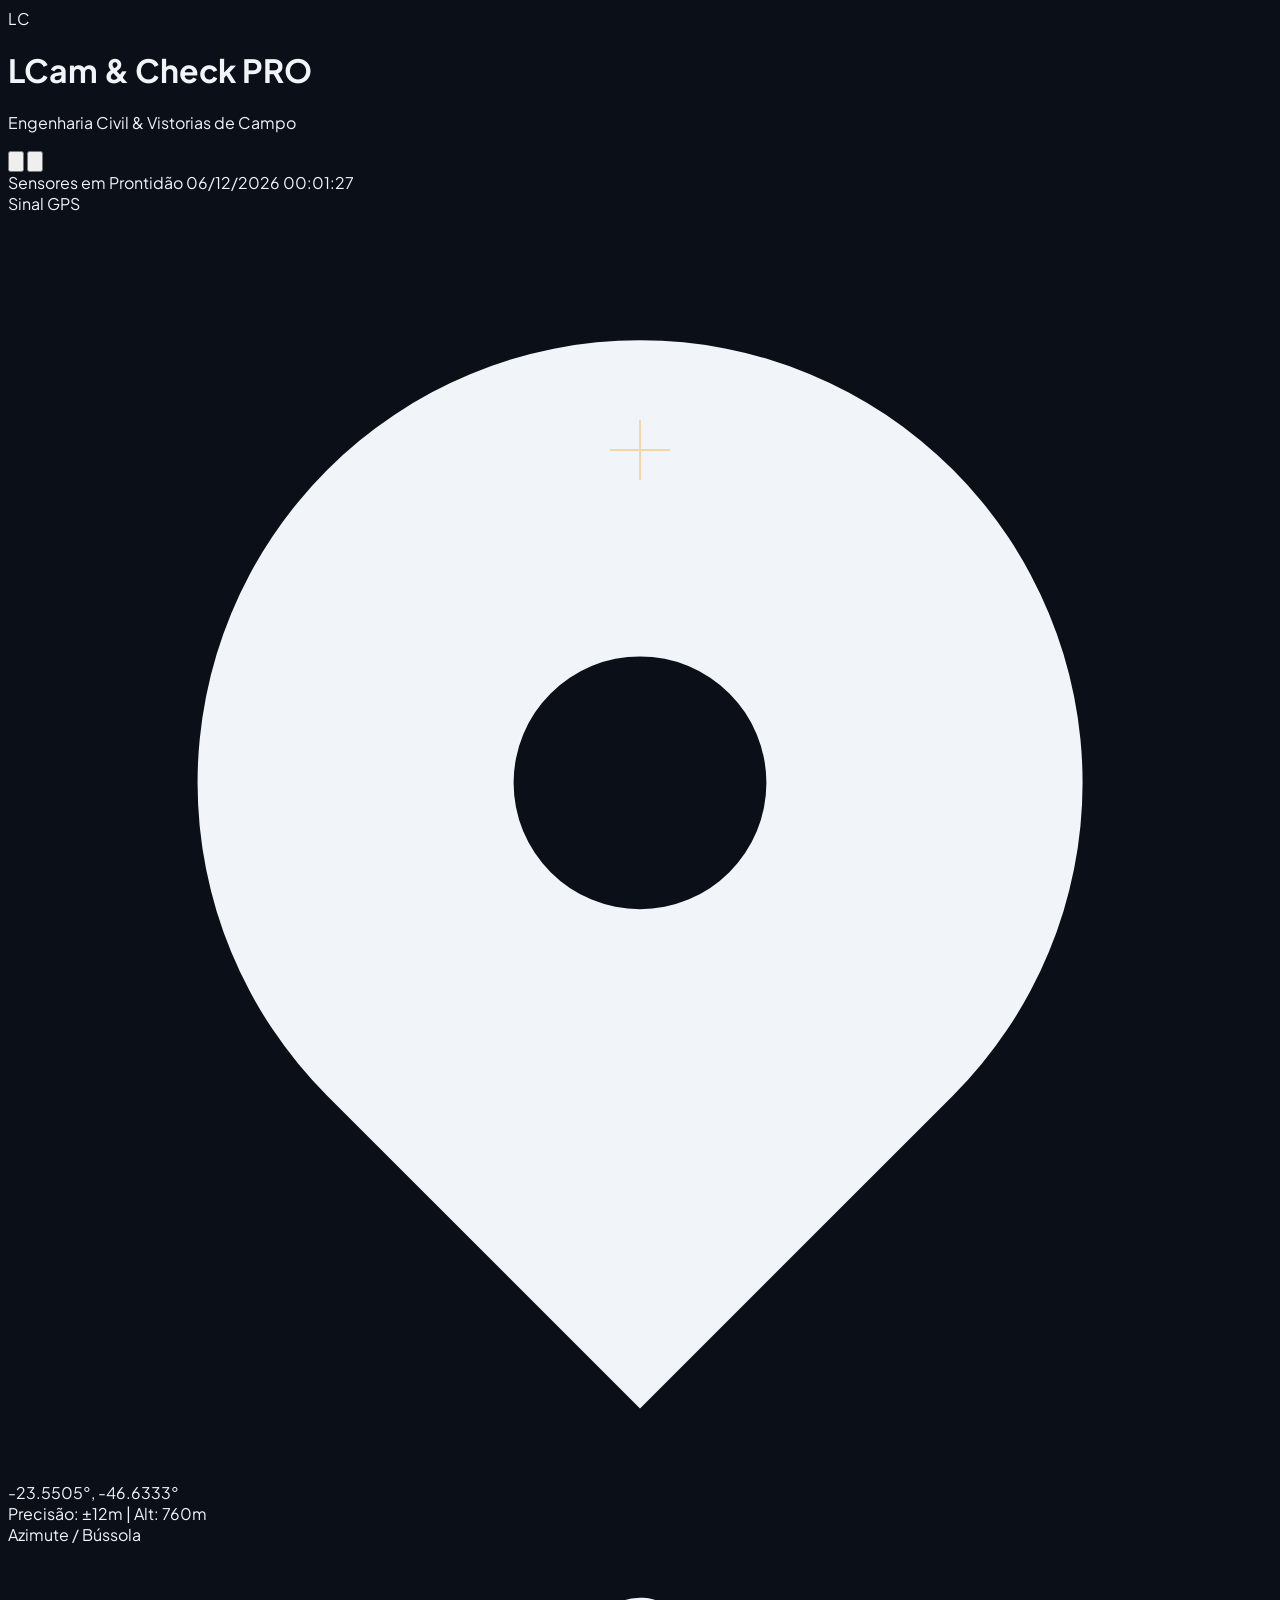
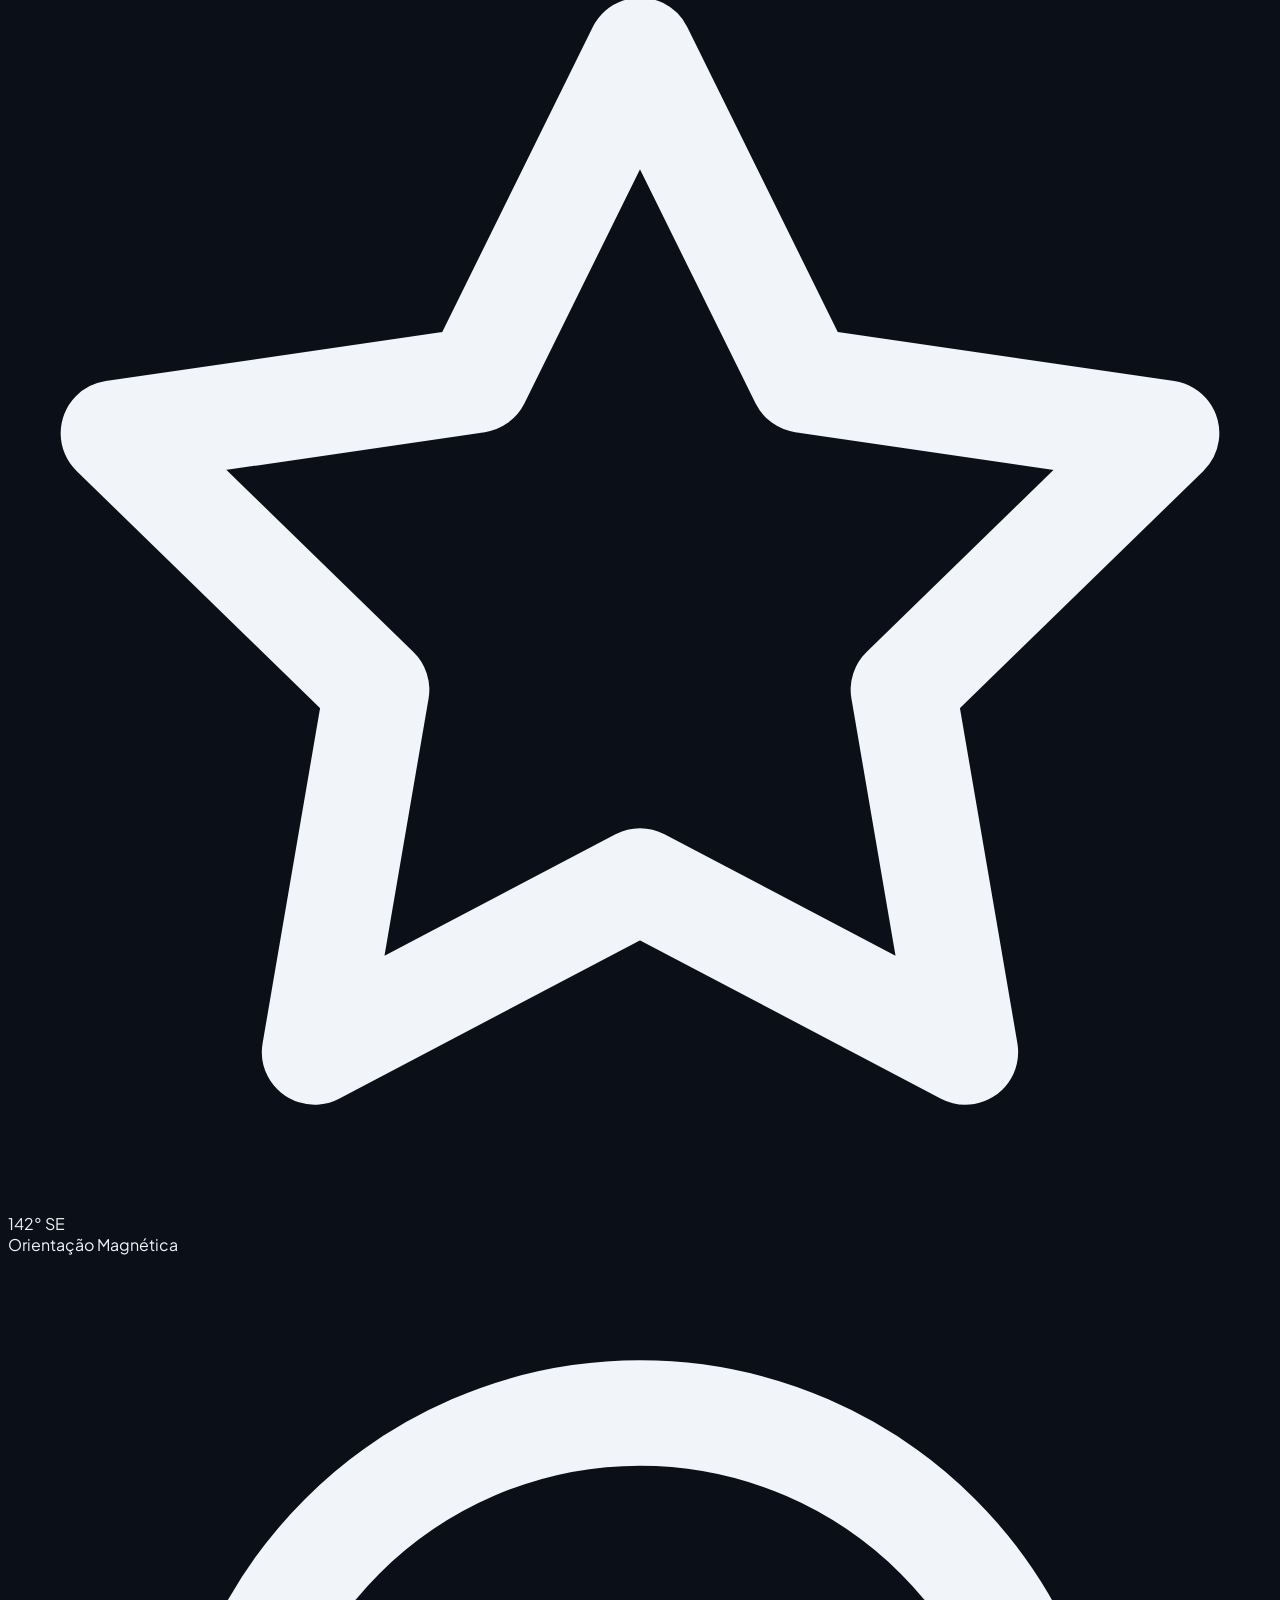
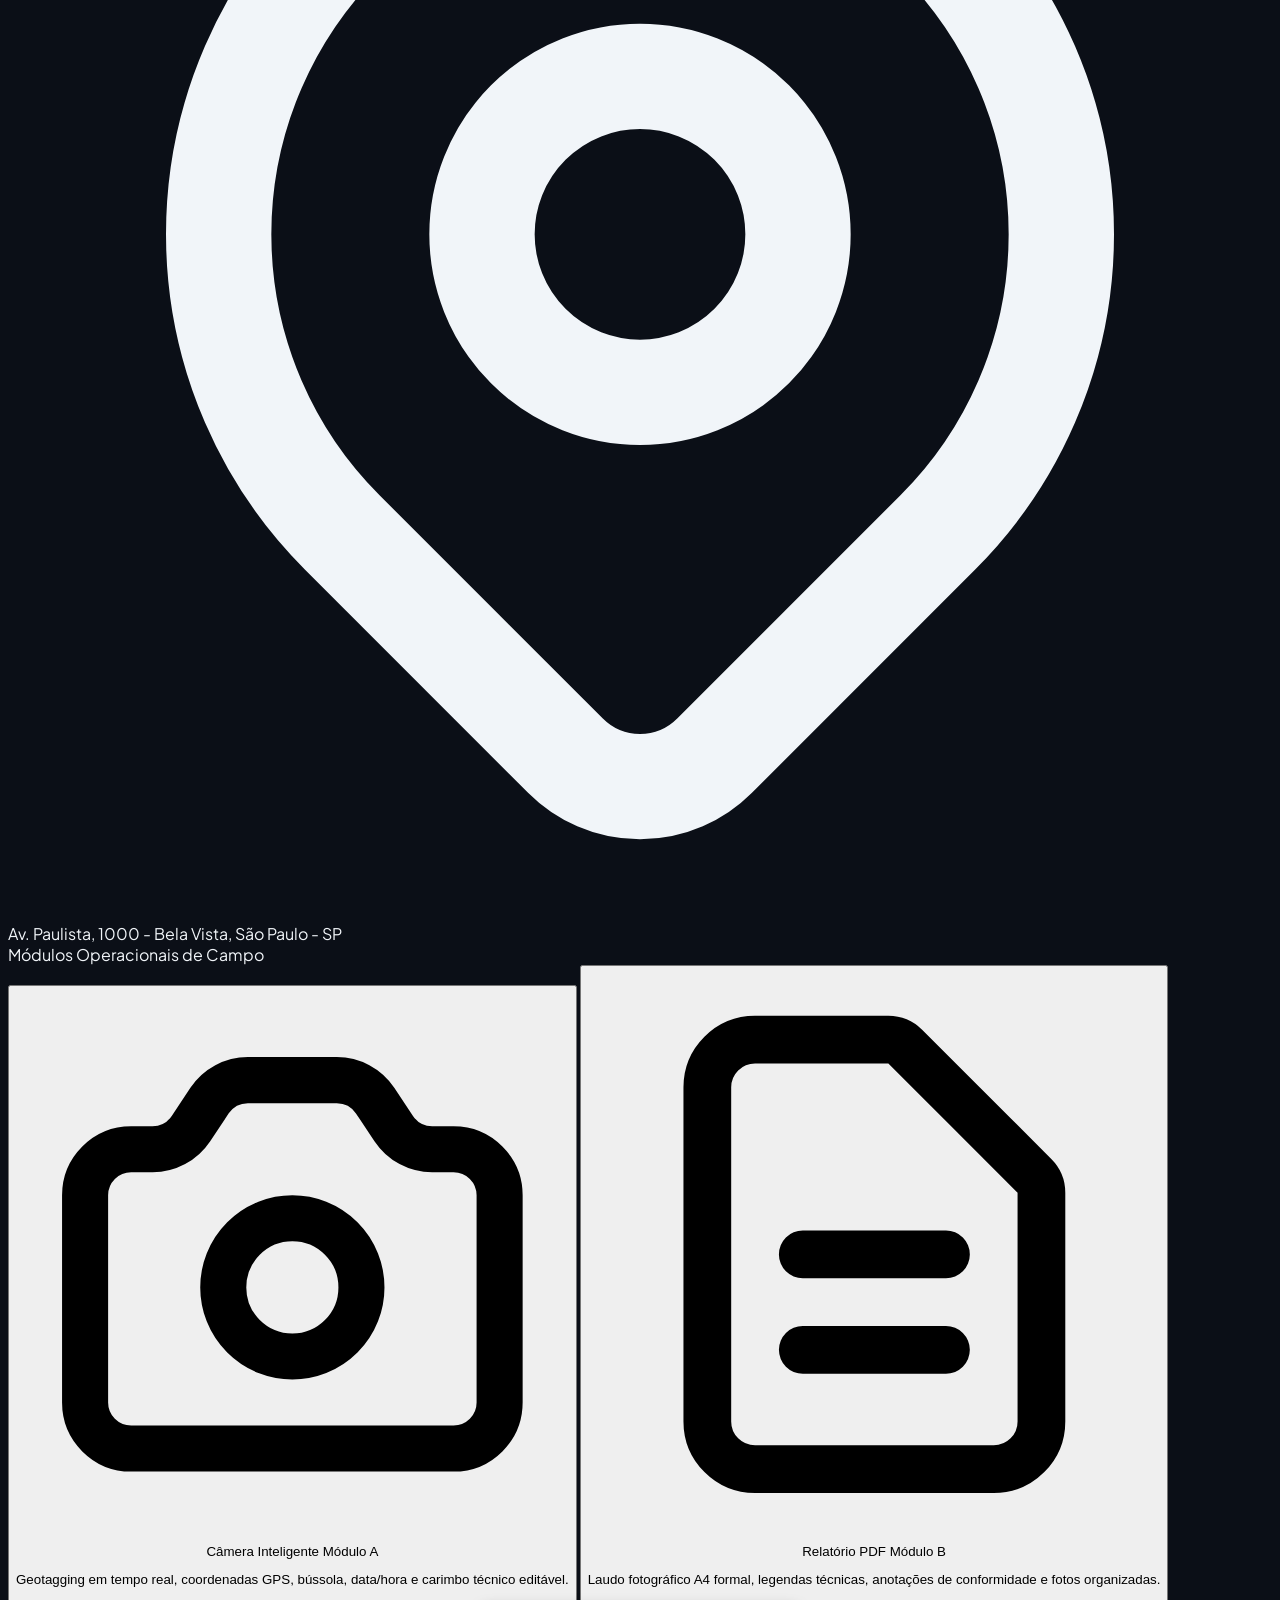
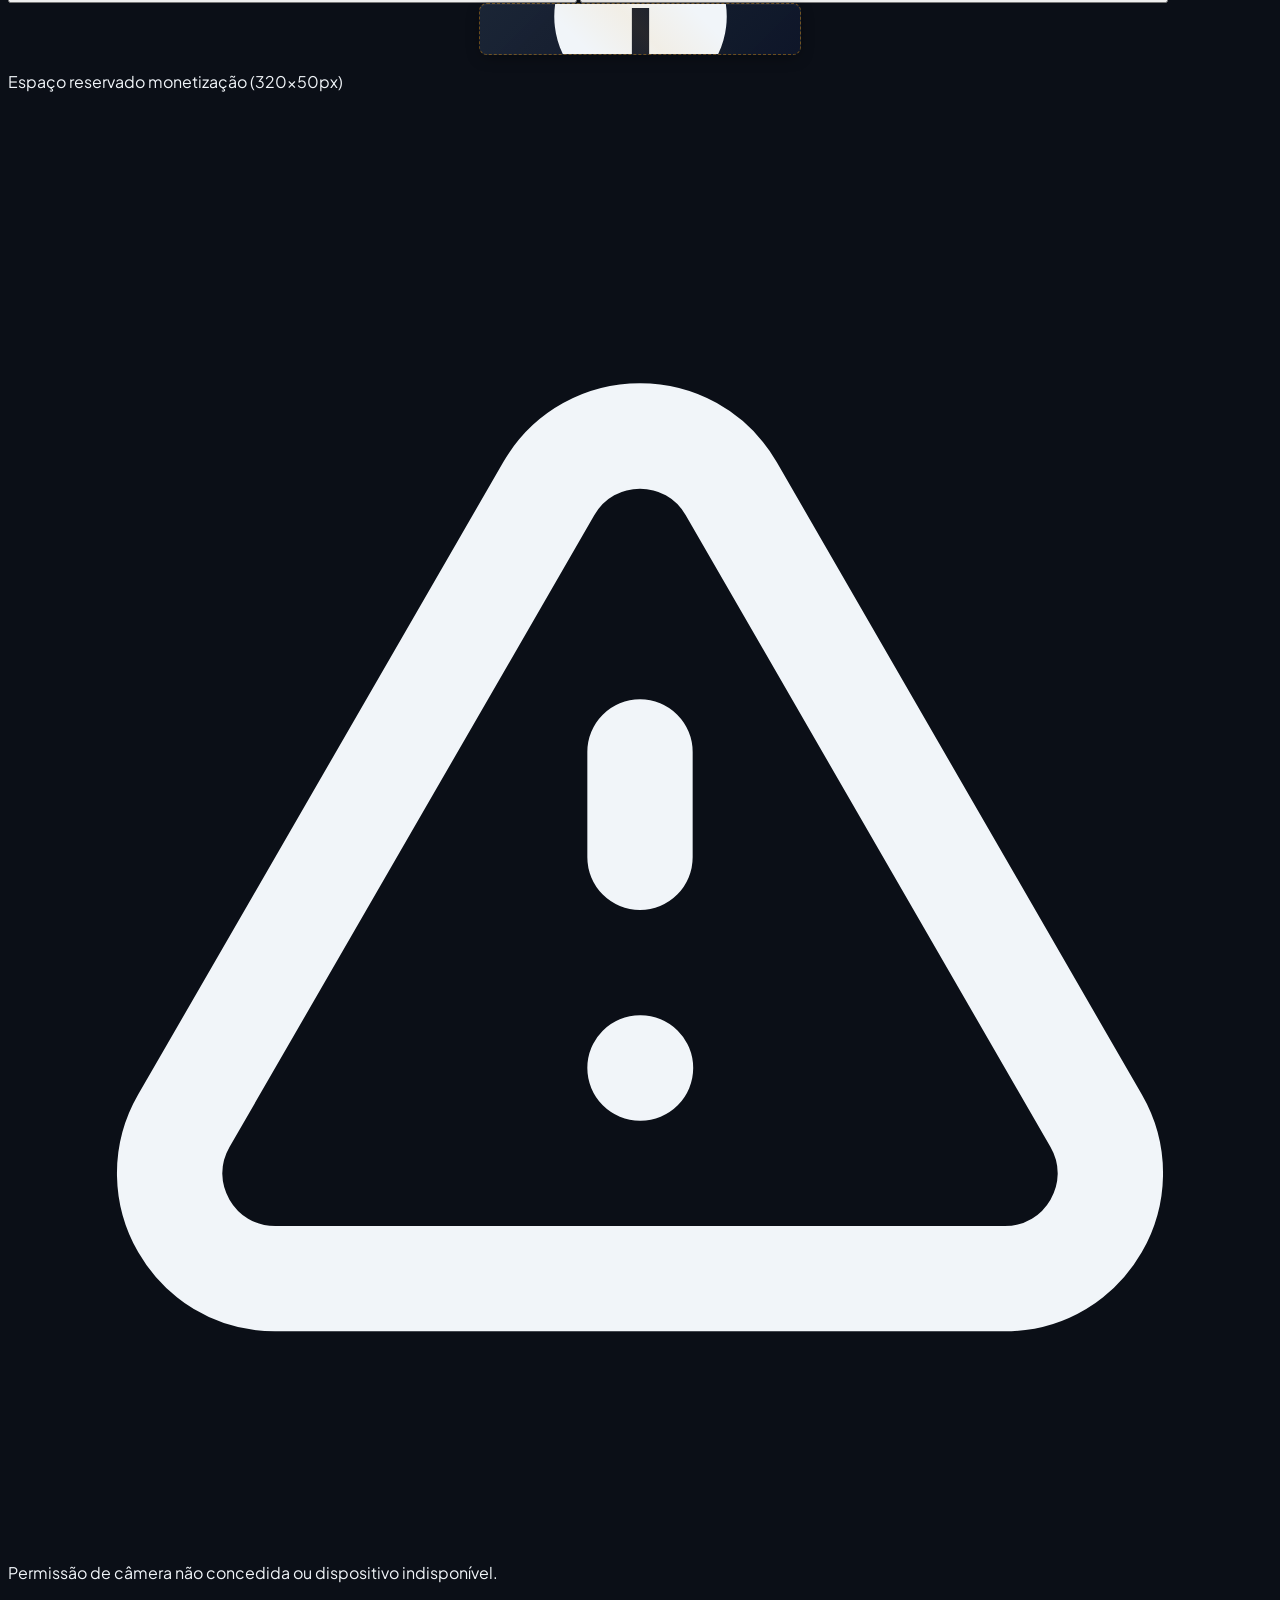
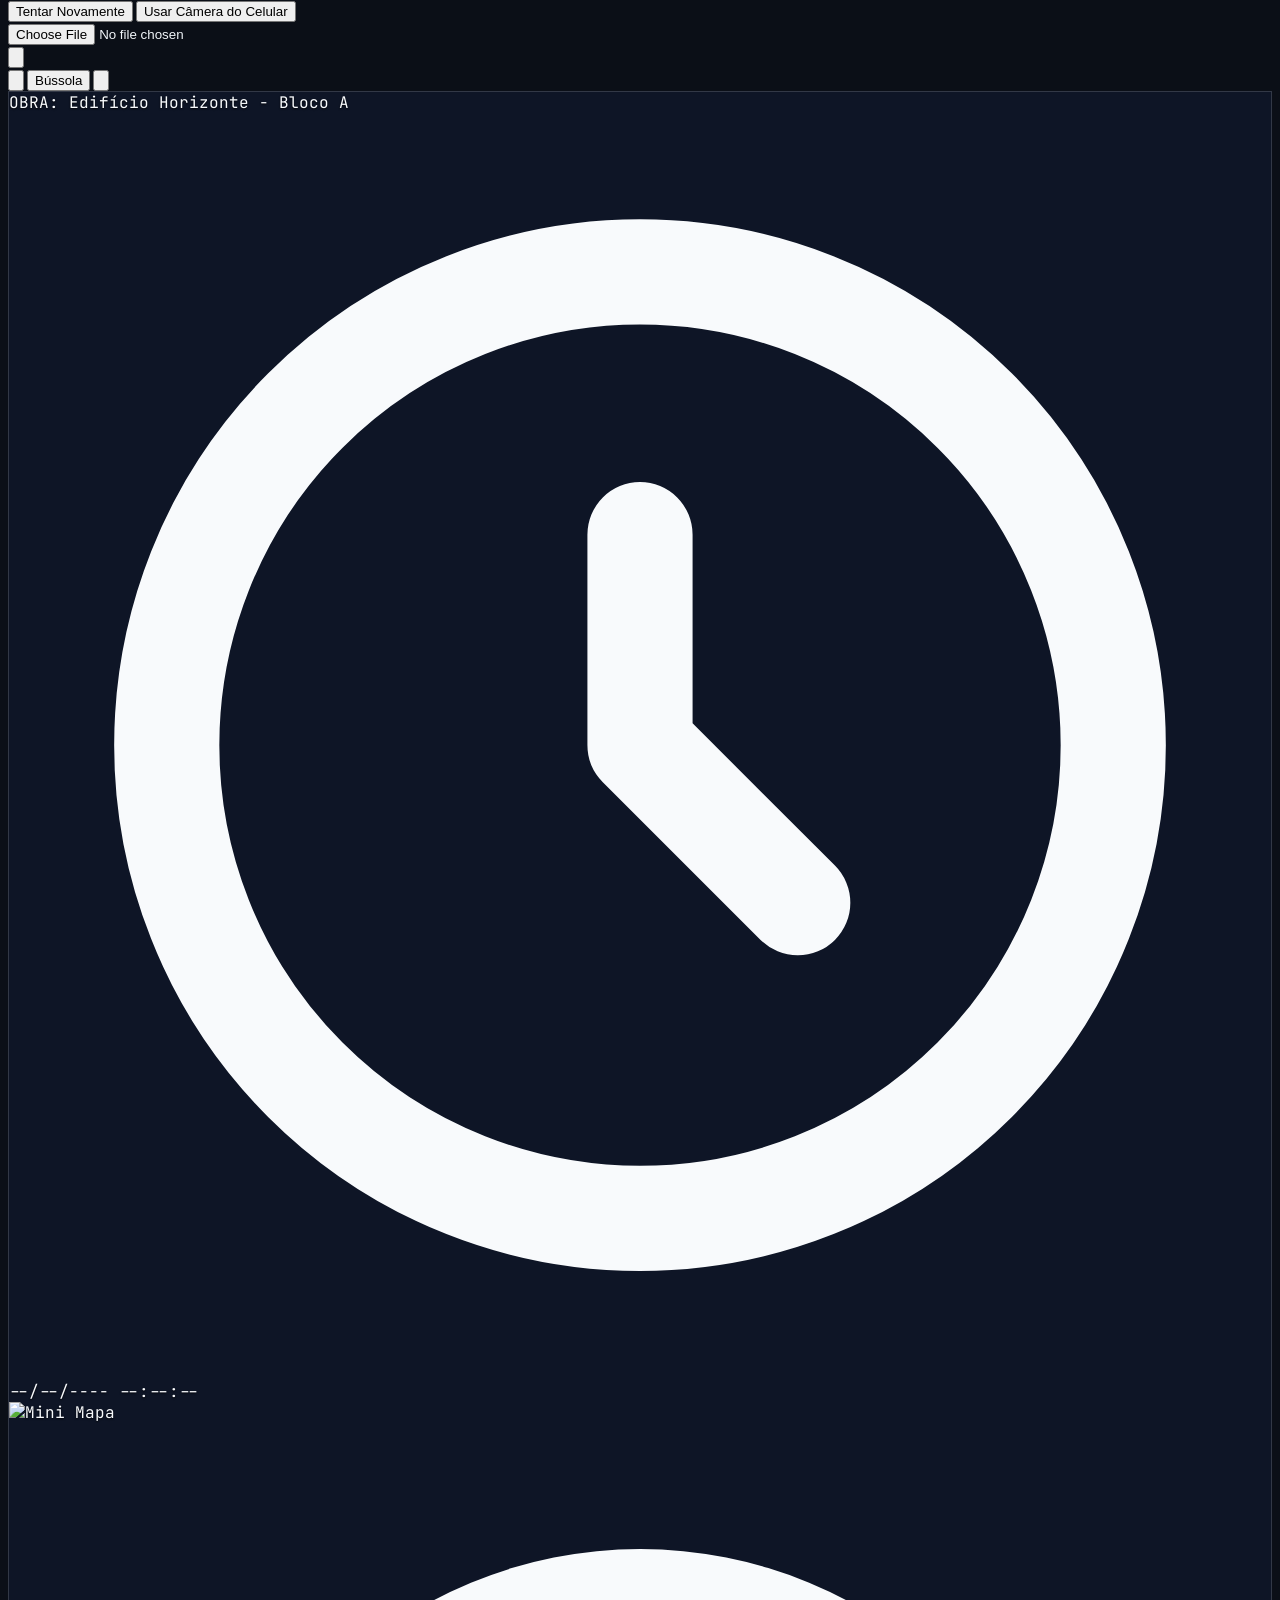
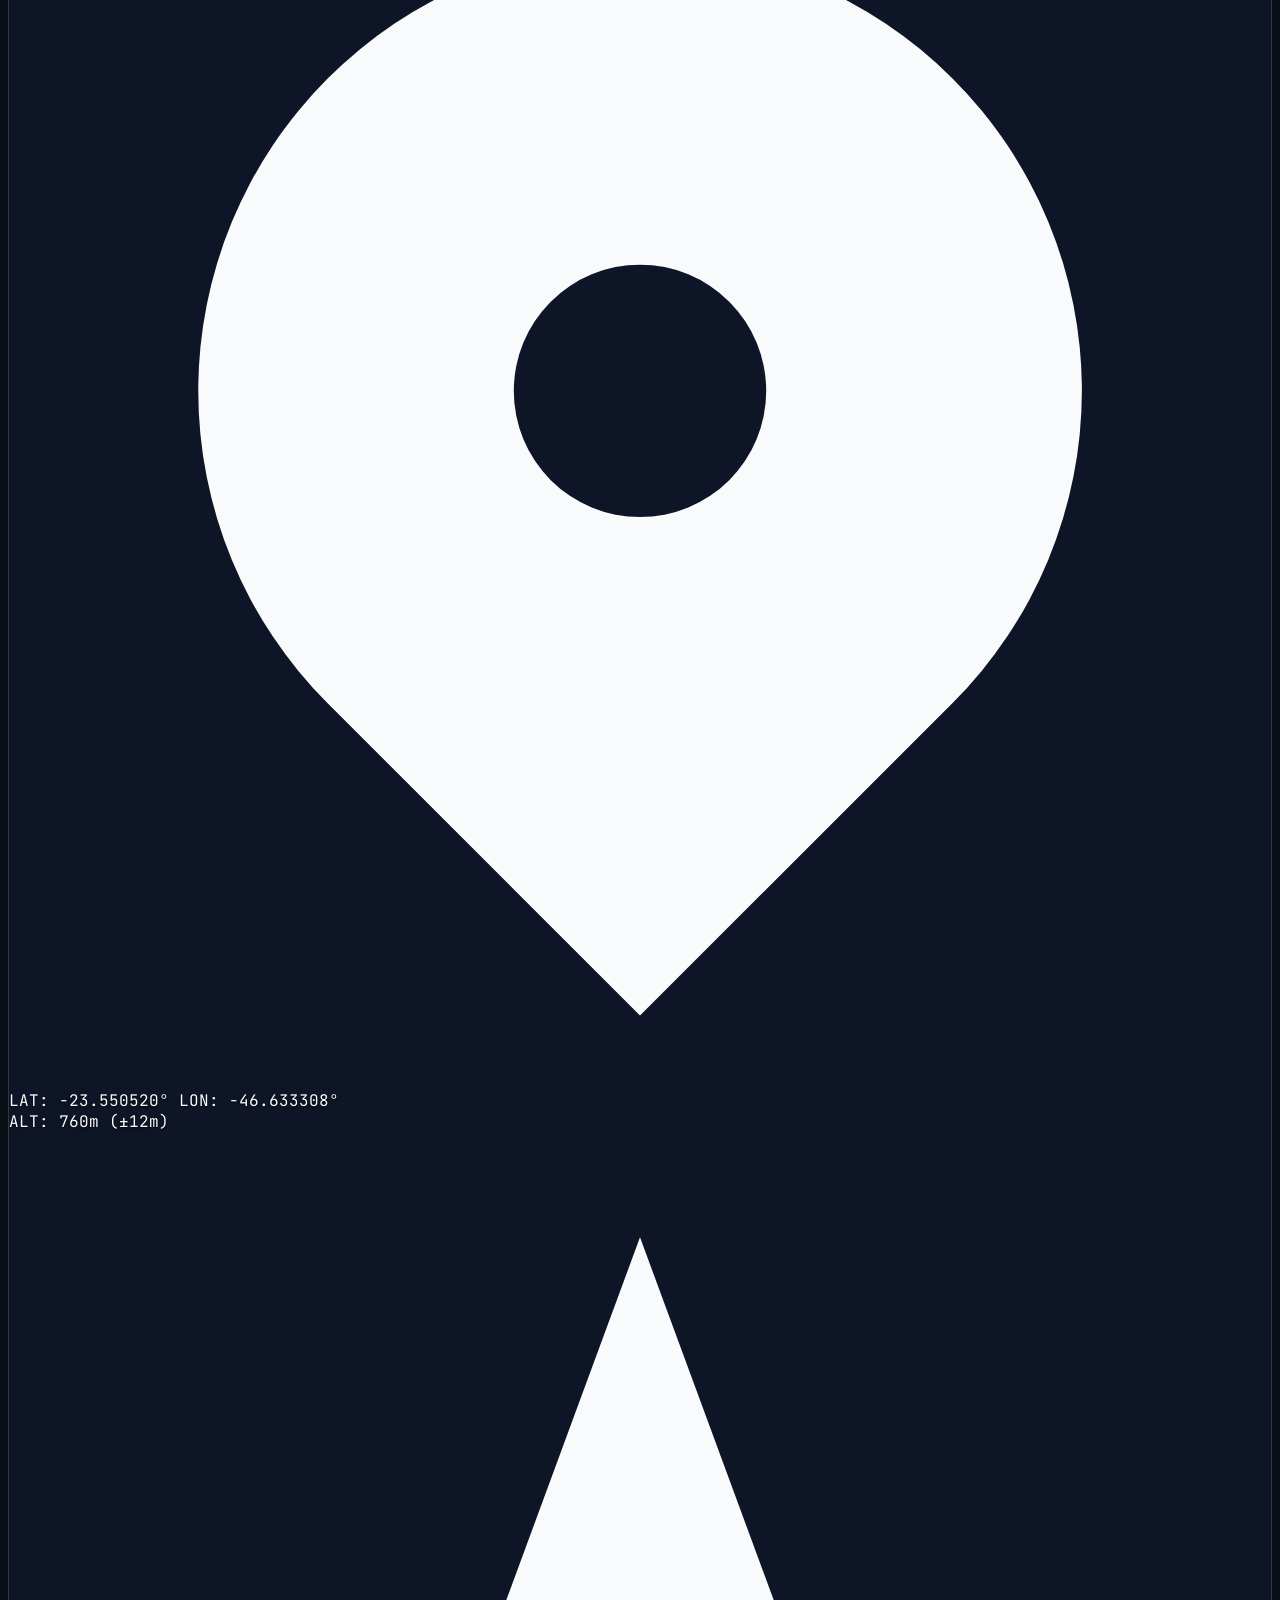
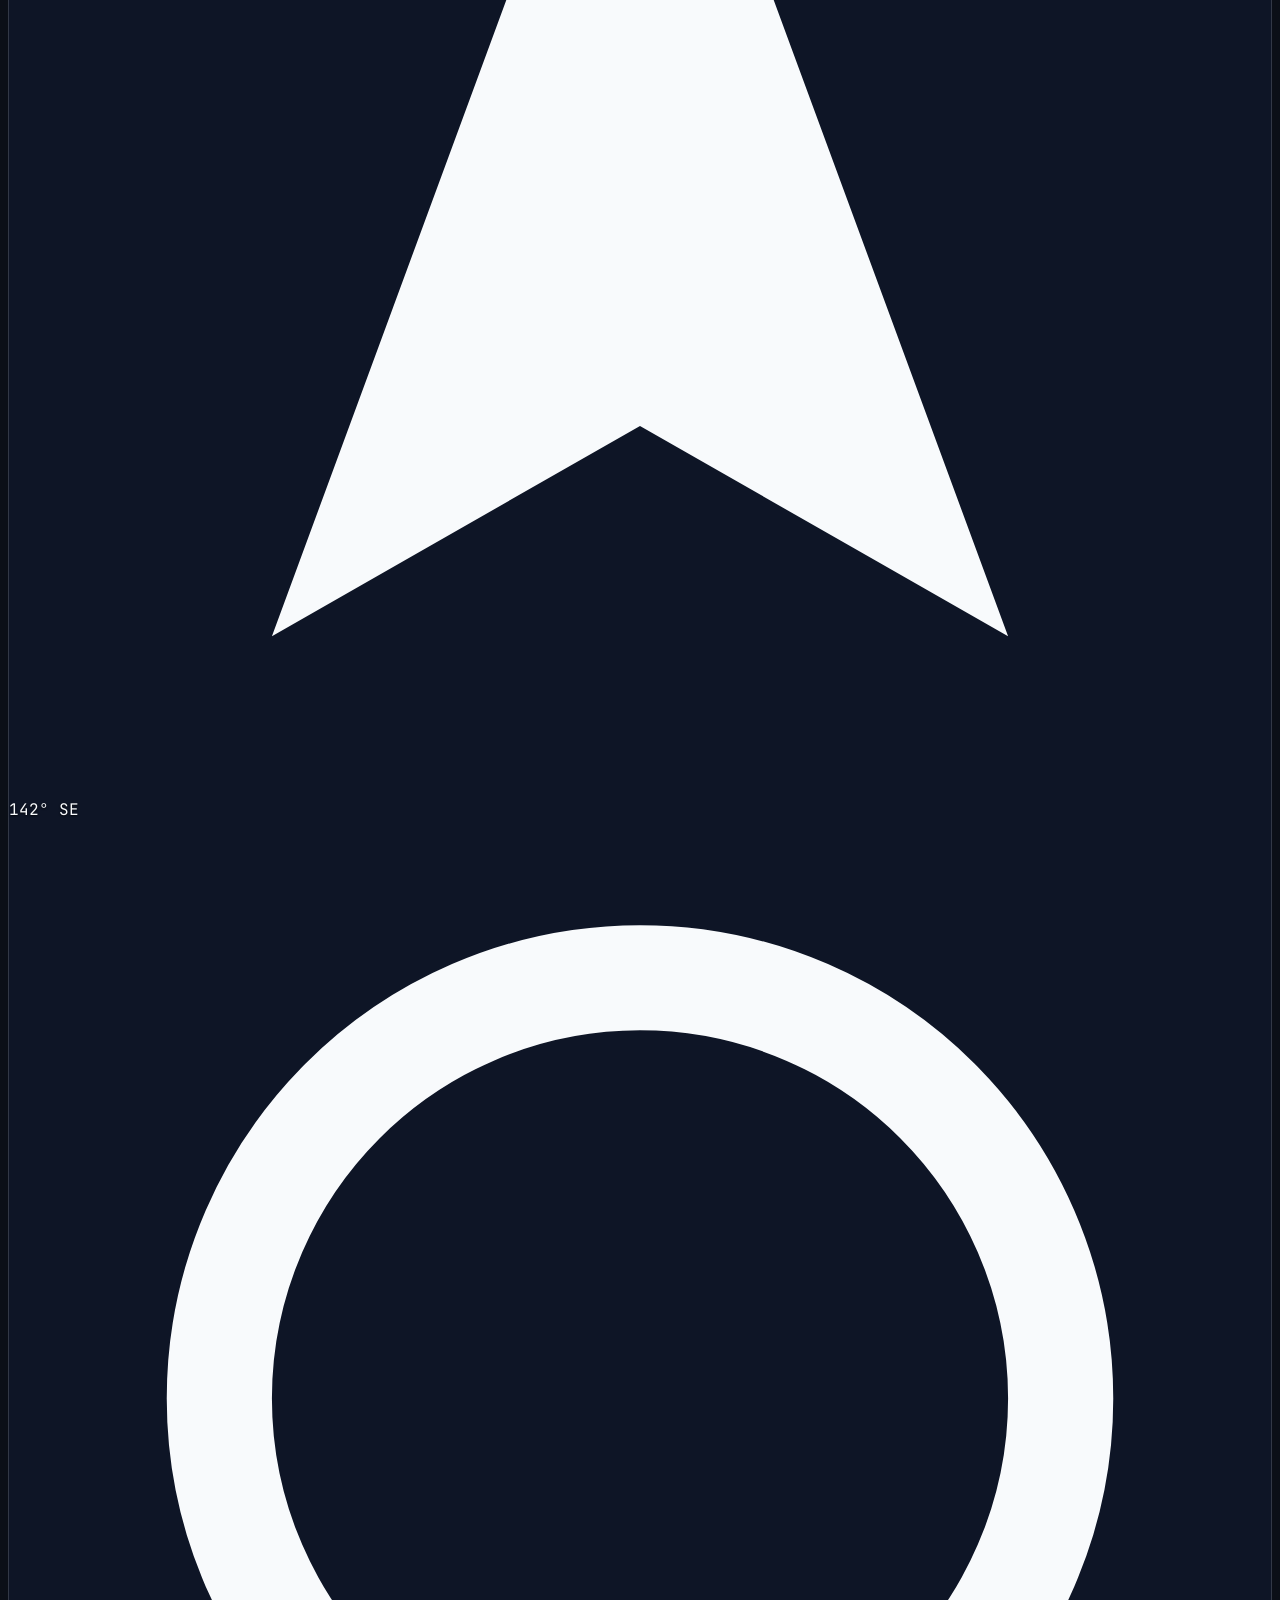
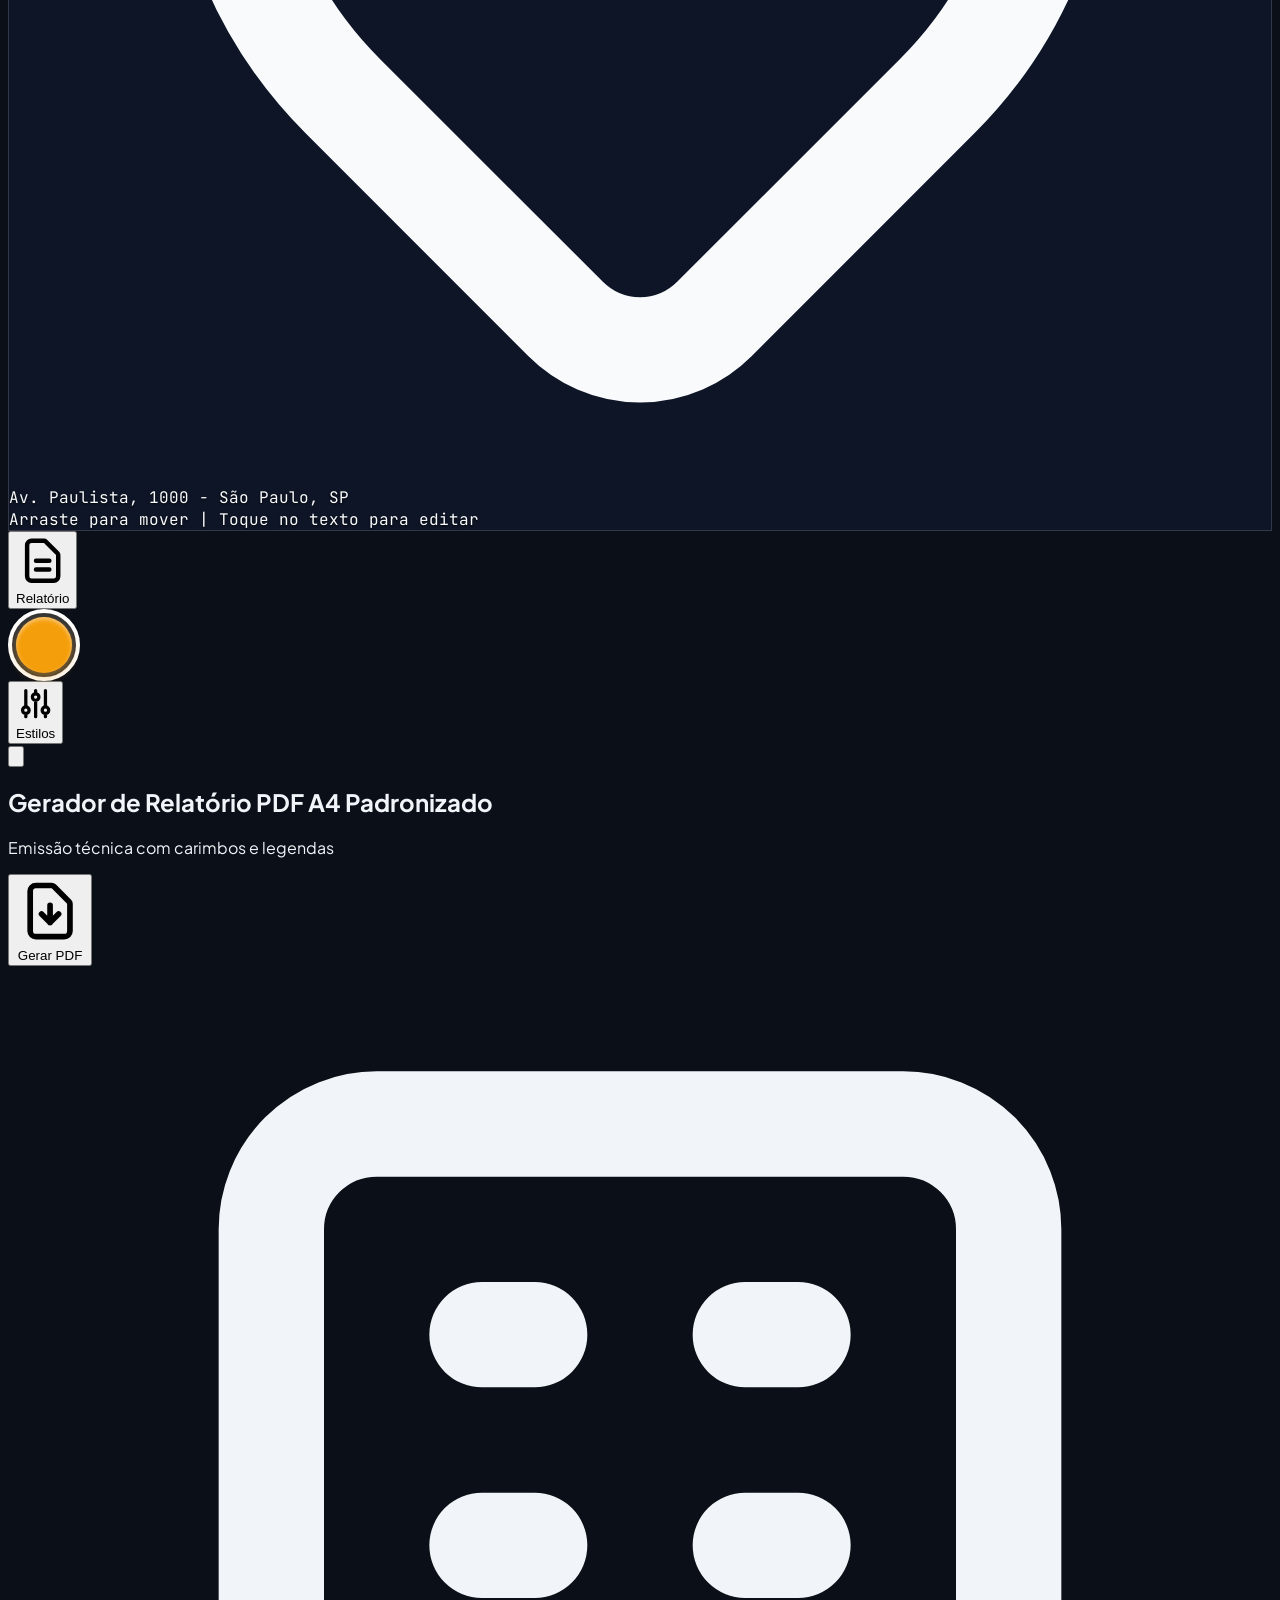
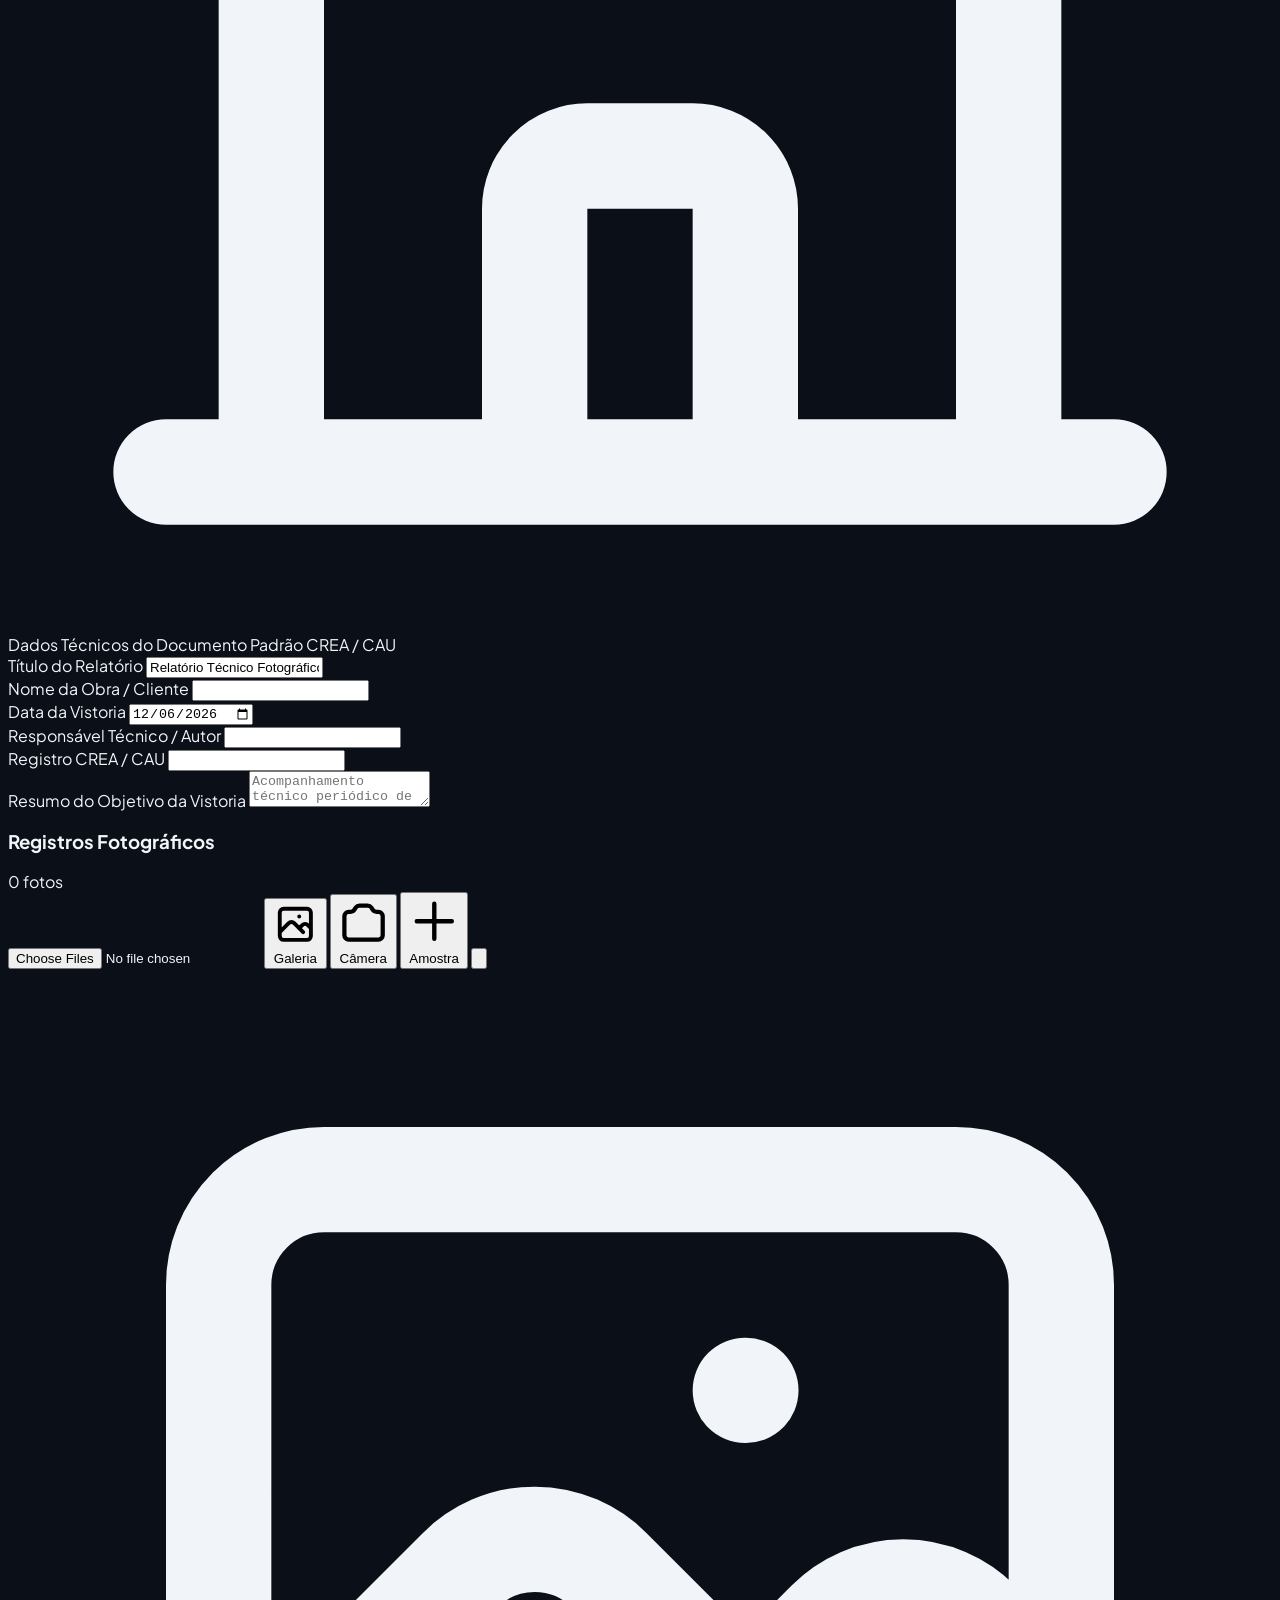
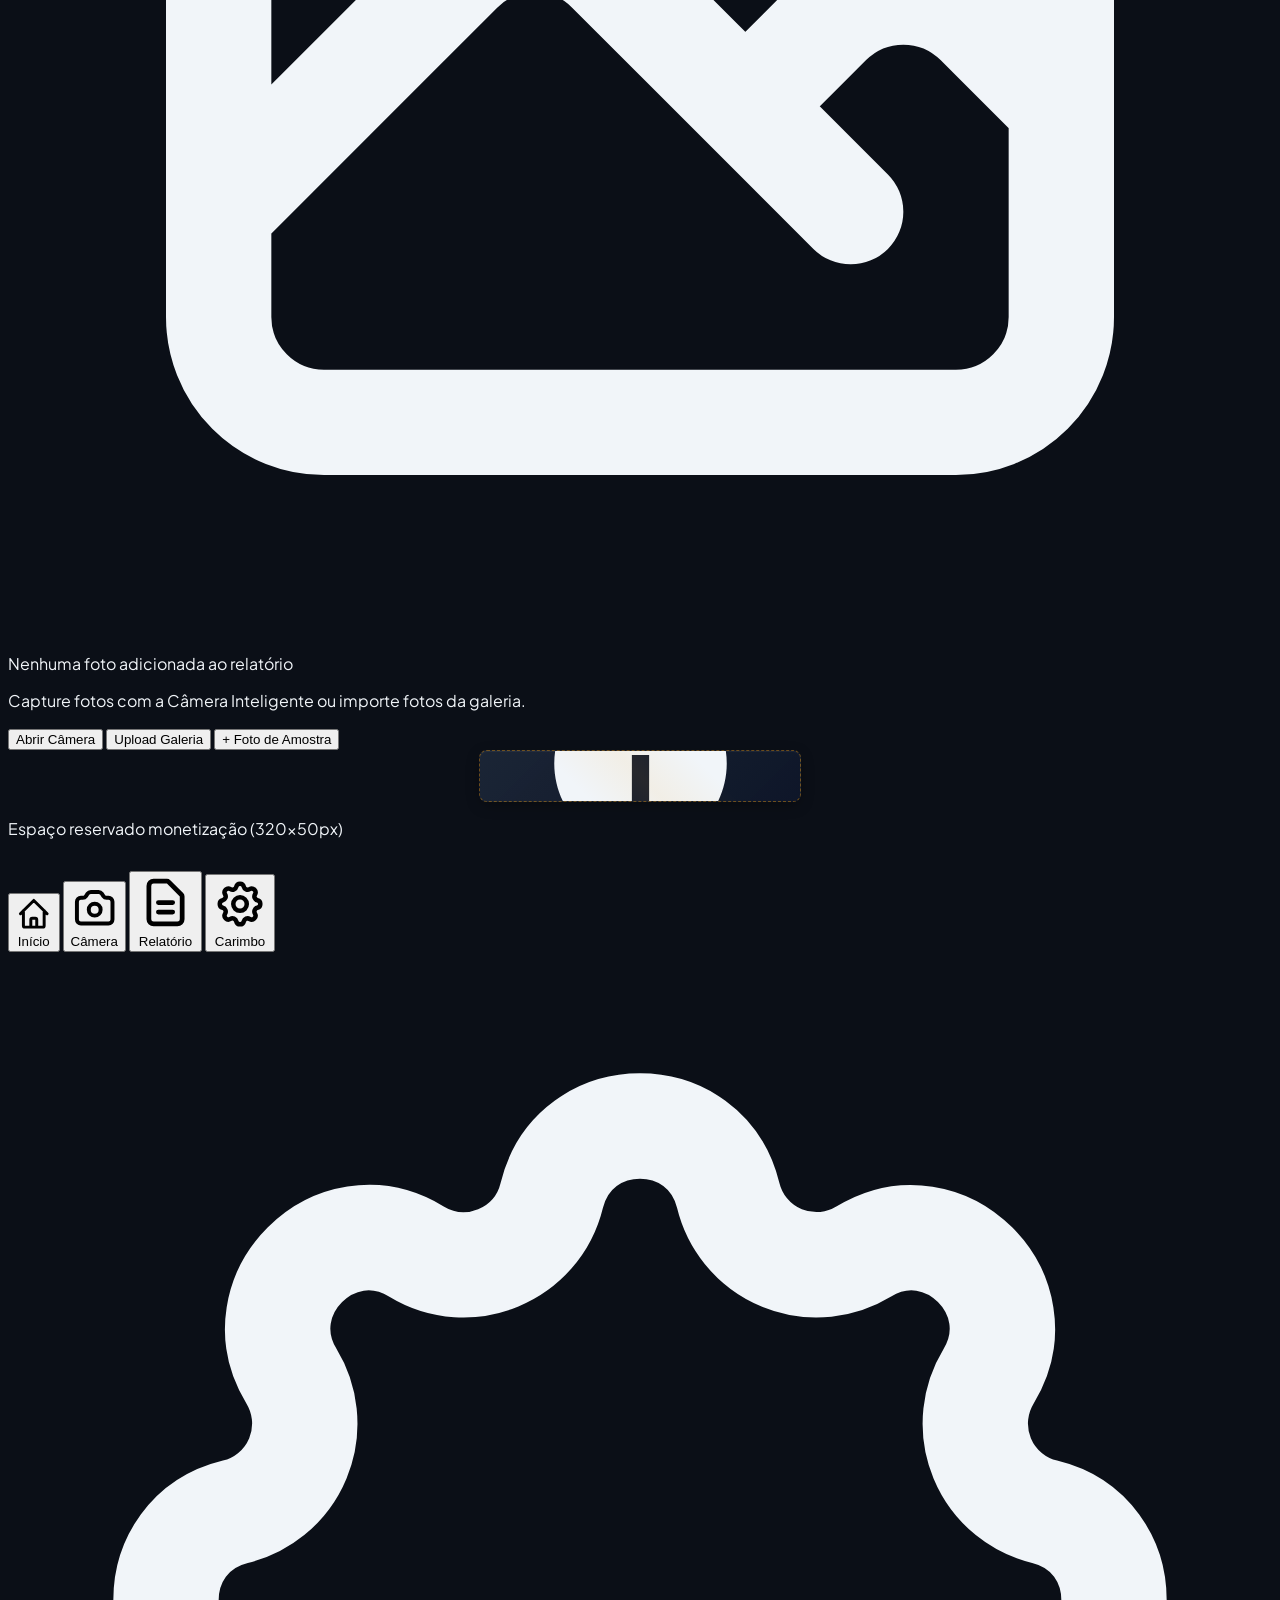
==== commit 8c50e534: "0" ====
--- a/index.html
+++ b/index.html
@@ -37,6 +37,7 @@
   <!-- Bibliotecas Externas para Captura e PDF -->
   <script src="https://cdnjs.cloudflare.com/ajax/libs/html2canvas/1.4.1/html2canvas.min.js"></script>
   <script src="https://cdnjs.cloudflare.com/ajax/libs/jspdf/2.5.1/jspdf.umd.min.js"></script>
+  <script src="https://cdn.jsdelivr.net/npm/exifr/dist/lite.umd.js"></script>
 
   <!-- Estilos Customizados -->
   <link rel="stylesheet" href="./css/styles.css">
@@ -202,11 +203,12 @@
           <button onclick="window.cameraModule.startCamera()" class="px-3 py-1.5 bg-amber-500 hover:bg-amber-400 text-slate-950 font-bold rounded-lg text-xs">
             Tentar Novamente
           </button>
-          <button onclick="document.getElementById('camera-permission-error').classList.add('hidden')" class="px-3 py-1.5 bg-slate-800 hover:bg-slate-700 text-slate-300 rounded-lg text-xs">
-            Continuar no Modo Teste
+          <button onclick="document.getElementById('camera-fallback-input').click()" class="px-3 py-1.5 bg-blue-500 hover:bg-blue-400 text-white rounded-lg text-xs font-bold">
+            Usar Câmera do Celular
           </button>
         </div>
       </div>
+      <input type="file" id="camera-fallback-input" accept="image/*" capture="environment" class="hidden" onchange="window.cameraModule.handleFallbackCapture(event)">
 
       <!-- Barra de Controle Superior (Transparente HUD) -->
       <div class="absolute top-0 left-0 right-0 z-30 p-3 pt-4 flex items-center justify-between bg-gradient-to-b from-black/80 via-black/40 to-transparent">
@@ -638,6 +640,17 @@
           <label class="flex items-center justify-between cursor-pointer">
             <span class="text-slate-300">Tag da Obra / Projeto</span>
             <input type="checkbox" id="toggle-show-projecttag" class="rounded text-amber-500 focus:ring-0">
+          </label>
+        </div>
+      </div>
+
+      <!-- Nova Seção de Localização -->
+      <div>
+        <label class="block text-xs font-semibold text-slate-300 mb-2 mt-4">Localização</label>
+        <div class="space-y-2 bg-slate-950/60 p-3 rounded-xl border border-slate-800 text-xs">
+          <label class="flex items-center justify-between cursor-pointer" title="Permite substituir temporariamente o endereço obtido pelo GPS. Latitude e longitude continuam sendo fornecidas automaticamente pelo dispositivo.">
+            <span class="text-slate-300">Permitir editar endereço manualmente</span>
+            <input type="checkbox" id="toggle-allow-manual-address" class="rounded text-amber-500 focus:ring-0">
           </label>
         </div>
       </div>
